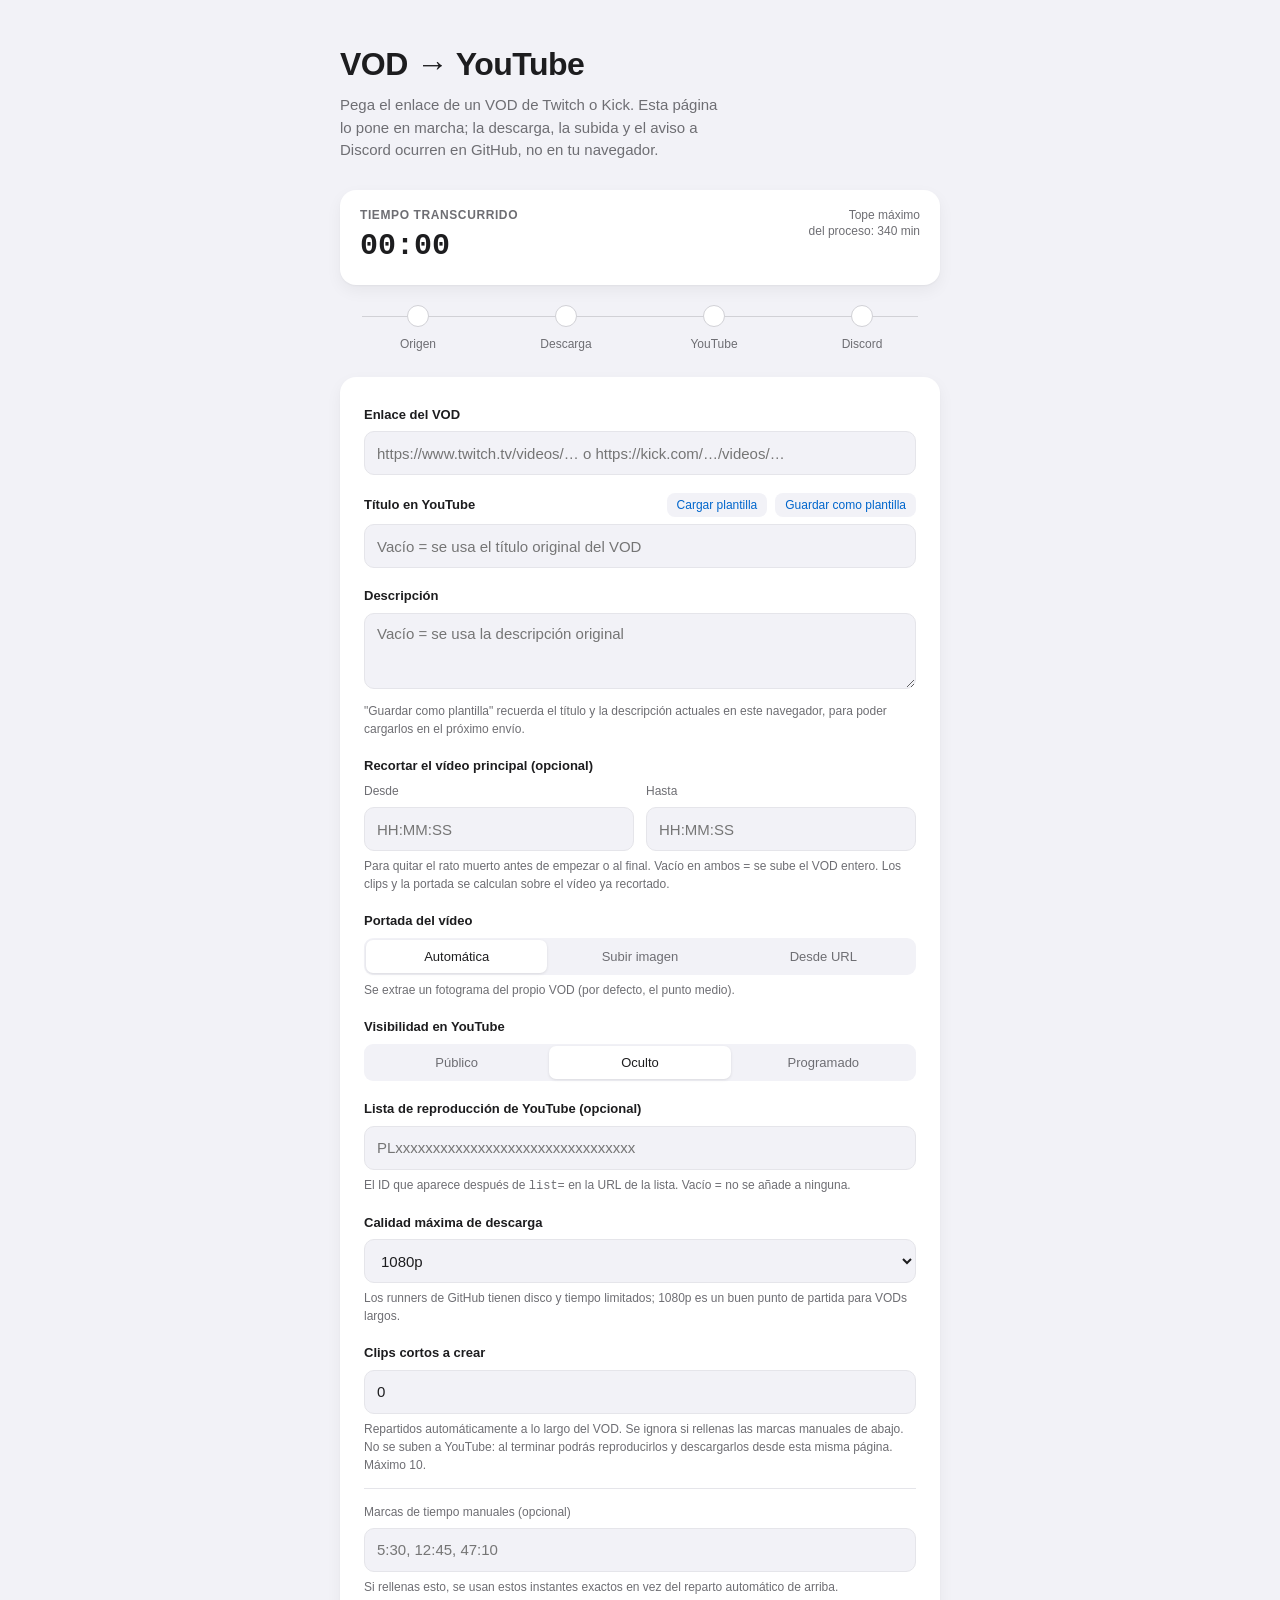
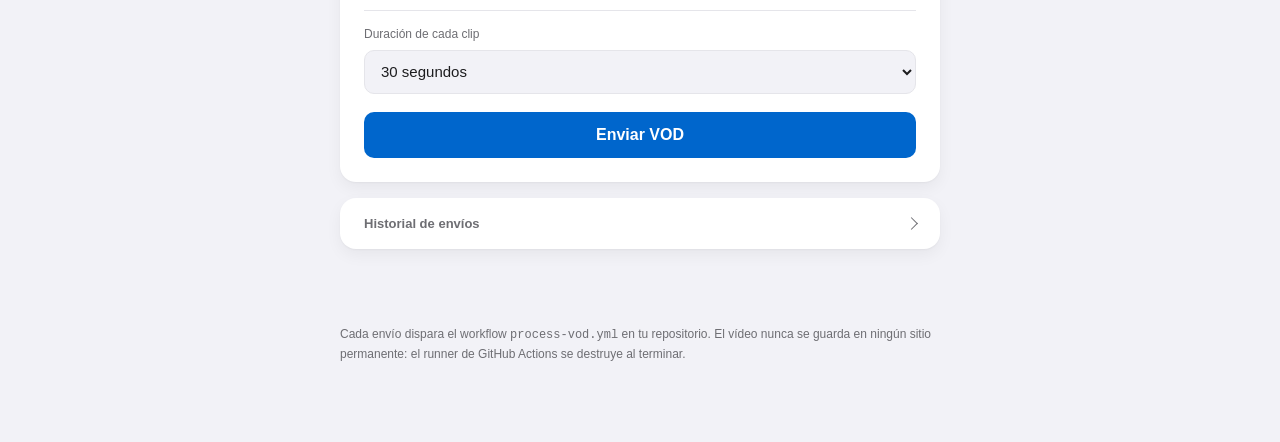
==== docs/index.html @ 4913c1eb "Add files via upload" ====
<!doctype html>
<html lang="es">
<head>
<meta charset="utf-8" />
<meta name="viewport" content="width=device-width, initial-scale=1" />
<meta name="theme-color" content="#f2f2f7" />
<meta name="apple-mobile-web-app-capable" content="yes" />
<meta name="apple-mobile-web-app-status-bar-style" content="default" />
<title>VOD → YouTube</title>
<link rel="stylesheet" href="style.css" />
</head>
<body>
<div class="page">

  <h1>VOD → YouTube</h1>
  <p class="subtitle">Pega el enlace de un VOD de Twitch o Kick. Esta página lo pone en marcha; la descarga, la subida y el aviso a Discord ocurren en GitHub, no en tu navegador.</p>

  <div class="stopwatch">
    <div>
      <div class="stopwatch-label">Tiempo transcurrido</div>
      <div class="stopwatch-time" id="stopwatchTime">00:00</div>
    </div>
    <div class="stopwatch-ceiling">Tope máximo<br />del proceso: 340 min</div>
  </div>

  <div class="rail" id="rail" aria-hidden="true">
    <div class="rail-stop">
      <div class="lamp" id="lamp-origen"></div>
      <span class="rail-label">Origen</span>
    </div>
    <div class="rail-stop">
      <div class="lamp" id="lamp-descarga"></div>
      <span class="rail-label">Descarga</span>
    </div>
    <div class="rail-stop">
      <div class="lamp" id="lamp-youtube"></div>
      <span class="rail-label">YouTube</span>
    </div>
    <div class="rail-stop">
      <div class="lamp" id="lamp-discord"></div>
      <span class="rail-label">Discord</span>
    </div>
  </div>

  <form class="card" id="vodForm">
    <div class="field form-actions-row">
      <button type="button" id="retryLastBtn" class="ghost-btn" hidden>Rellenar con el último envío</button>
    </div>

    <div class="field">
      <label for="vodUrl">Enlace del VOD</label>
      <input type="url" id="vodUrl" placeholder="https://www.twitch.tv/videos/… o https://kick.com/…/videos/…" required />
    </div>

    <div class="field">
      <div class="field-label-row">
        <label for="title">Título en YouTube</label>
        <div class="template-buttons">
          <button type="button" id="loadTemplateBtn" class="ghost-btn-sm">Cargar plantilla</button>
          <button type="button" id="saveTemplateBtn" class="ghost-btn-sm">Guardar como plantilla</button>
        </div>
      </div>
      <input type="text" id="title" placeholder="Vacío = se usa el título original del VOD" />
    </div>

    <div class="field">
      <label for="description">Descripción</label>
      <textarea id="description" placeholder="Vacío = se usa la descripción original"></textarea>
      <span class="hint">"Guardar como plantilla" recuerda el título y la descripción actuales en este navegador, para poder cargarlos en el próximo envío.</span>
    </div>

    <div class="field">
      <label>Recortar el vídeo principal (opcional)</label>
      <div class="two-col">
        <div>
          <label for="trimStart" class="sublabel">Desde</label>
          <input type="text" id="trimStart" placeholder="HH:MM:SS" />
        </div>
        <div>
          <label for="trimEnd" class="sublabel">Hasta</label>
          <input type="text" id="trimEnd" placeholder="HH:MM:SS" />
        </div>
      </div>
      <span class="hint">Para quitar el rato muerto antes de empezar o al final. Vacío en ambos = se sube el VOD entero. Los clips y la portada se calculan sobre el vídeo ya recortado.</span>
    </div>

    <div class="field">
      <label>Portada del vídeo</label>
      <div class="segmented">
        <input type="radio" name="thumbSource" id="thumb-auto" value="auto" checked />
        <label for="thumb-auto">Automática</label>
        <input type="radio" name="thumbSource" id="thumb-file" value="file" />
        <label for="thumb-file">Subir imagen</label>
        <input type="radio" name="thumbSource" id="thumb-url" value="url" />
        <label for="thumb-url">Desde URL</label>
      </div>

      <div class="hint" id="thumbAutoHint">Se extrae un fotograma del propio VOD (por defecto, el punto medio).</div>

      <div class="thumb-file-row" id="thumbFileRow">
        <label class="dropzone" id="dropzone" for="thumbFileInput">
          <span class="dropzone-text"><strong>Elige una imagen</strong> o arrástrala aquí — JPG o PNG, máx. 2MB</span>
          <input type="file" id="thumbFileInput" accept="image/jpeg,image/png" />
        </label>
        <div class="thumb-preview" id="thumbPreview">
          <img id="thumbPreviewImg" alt="Vista previa de la portada" />
          <div class="thumb-preview-info" id="thumbPreviewInfo"></div>
          <button type="button" id="thumbPreviewRemove">Quitar</button>
        </div>
        <span class="hint">Se sube a tu propio repositorio para que YouTube pueda leerla, y se borra automáticamente al terminar.</span>
      </div>

      <div class="thumb-url-row" id="thumbUrlRow">
        <input type="url" id="thumbnailUrl" placeholder="https://…/imagen.jpg" />
      </div>
    </div>

    <div class="field">
      <label>Visibilidad en YouTube</label>
      <div class="segmented">
        <input type="radio" name="privacy" id="privacy-public" value="public" />
        <label for="privacy-public">Público</label>
        <input type="radio" name="privacy" id="privacy-unlisted" value="unlisted" checked />
        <label for="privacy-unlisted">Oculto</label>
        <input type="radio" name="privacy" id="privacy-scheduled" value="scheduled" />
        <label for="privacy-scheduled">Programado</label>
      </div>
      <div class="schedule-row" id="scheduleRow">
        <label for="scheduledAt">Fecha y hora de publicación</label>
        <input type="datetime-local" id="scheduledAt" />
        <span class="hint">En tu zona horaria local; se convierte a UTC automáticamente.</span>
      </div>
    </div>

    <div class="field">
      <label for="playlistId">Lista de reproducción de YouTube (opcional)</label>
      <input type="text" id="playlistId" placeholder="PLxxxxxxxxxxxxxxxxxxxxxxxxxxxxxxxx" />
      <span class="hint">El ID que aparece después de <code>list=</code> en la URL de la lista. Vacío = no se añade a ninguna.</span>
    </div>

    <div class="field">
      <label for="quality">Calidad máxima de descarga</label>
      <select id="quality">
        <option value="720">720p</option>
        <option value="1080" selected>1080p</option>
        <option value="best">Máxima disponible</option>
      </select>
      <span class="hint">Los runners de GitHub tienen disco y tiempo limitados; 1080p es un buen punto de partida para VODs largos.</span>
    </div>

    <div class="field">
      <label for="clipCount">Clips cortos a crear</label>
      <input type="number" id="clipCount" min="0" max="10" value="0" />
      <span class="hint">Repartidos automáticamente a lo largo del VOD. Se ignora si rellenas las marcas manuales de abajo. No se suben a YouTube: al terminar podrás reproducirlos y descargarlos desde esta misma página. Máximo 10.</span>

      <div class="field-sub">
        <label for="clipTimestamps" class="sublabel">Marcas de tiempo manuales (opcional)</label>
        <input type="text" id="clipTimestamps" placeholder="5:30, 12:45, 47:10" />
        <span class="hint">Si rellenas esto, se usan estos instantes exactos en vez del reparto automático de arriba.</span>
      </div>

      <div class="field-sub">
        <label for="clipDuration" class="sublabel">Duración de cada clip</label>
        <select id="clipDuration">
          <option value="15">15 segundos</option>
          <option value="30" selected>30 segundos</option>
          <option value="60">60 segundos</option>
        </select>
      </div>
    </div>

    <div class="field">
      <button type="submit" id="submitBtn">Enviar VOD</button>
    </div>
  </form>

  <div class="card results-gallery" id="resultsGallery" hidden>
    <h2 class="results-title">Resultado</h2>
    <div id="resultsList"></div>
  </div>

  <details class="card" id="historyDetails">
    <summary>Historial de envíos</summary>
    <div class="details-body">
      <div id="historyList" class="hint">Cargando…</div>
    </div>
  </details>

  <details class="card hidden-by-default" id="connectionDetails">
    <summary>Conexión con GitHub</summary>
    <div class="details-body">
      <div class="field">
        <label for="ghOwner">Usuario u organización</label>
        <input type="text" id="ghOwner" placeholder="tu-usuario" />
      </div>
      <div class="field">
        <label for="ghRepo">Repositorio</label>
        <input type="text" id="ghRepo" placeholder="vod2youtube-web" />
      </div>
      <div class="field">
        <label for="ghBranch">Rama</label>
        <input type="text" id="ghBranch" placeholder="main" value="main" />
      </div>
      <div class="field">
        <label for="ghToken">Token de acceso personal</label>
        <input type="password" id="ghToken" placeholder="ghp_… o github_pat_…" />
        <span class="hint">Necesita permisos de Actions (leer/escribir) y de Contenido (leer/escribir) sobre este repositorio — el segundo es nuevo, para poder subir la imagen de portada. Se usa directamente desde tu navegador hacia GitHub; no pasa por ningún otro servidor.</span>
        <div class="checkbox-row">
          <input type="checkbox" id="rememberToken" checked />
          <label for="rememberToken">Recordar en este navegador</label>
        </div>
      </div>
      <p class="hint">Esta sección solo se ve añadiendo <code>?config</code> al final del enlace de esta página. Compártelo solo con quien deba configurarlo.</p>
    </div>
  </details>

  <p id="status" role="status"></p>

  <footer>
    Cada envío dispara el workflow <code>process-vod.yml</code> en tu repositorio.
    El vídeo nunca se guarda en ningún sitio permanente: el runner de GitHub Actions se destruye al terminar.
  </footer>

</div>
<script src="app.js"></script>
</body>
</html>
---- docs/style.css ----
:root {
  --bg: #f2f2f7;
  --surface: #ffffff;
  --surface-raised: #f2f2f7;
  --line: #e5e5ea;
  --line-strong: #d1d1d6;
  --text: #1d1d1f;
  --text-muted: #6e6e73;
  --text-faint: #6e6e73;
  --blue: #0066cc;
  --blue-dim: #e8f1ff;
  --green: #1f7a35;
  --green-dim: #e7f8ea;
  --orange: #ff9500;
  --orange-dim: #fff1de;
  --red: #c92a1f;
  --red-dim: #ffebe9;
  --mono: ui-monospace, "SF Mono", Menlo, Consolas, monospace;
  --sans: -apple-system, BlinkMacSystemFont, "SF Pro Text", "Segoe UI", Roboto, Helvetica, Arial, sans-serif;
  --shadow-card: 0 1px 2px rgba(0, 0, 0, 0.04), 0 6px 16px rgba(0, 0, 0, 0.05);
}

* {
  box-sizing: border-box;
  -webkit-tap-highlight-color: transparent;
}

html {
  color-scheme: light;
}

body {
  margin: 0;
  background: var(--bg);
  color: var(--text);
  font-family: var(--sans);
  line-height: 1.5;
  min-height: 100vh;
  -webkit-font-smoothing: antialiased;
}

.page {
  max-width: 640px;
  margin: 0 auto;
  padding: 40px 20px 80px;
}

.eyebrow {
  font-family: var(--sans);
  font-size: 12px;
  font-weight: 600;
  letter-spacing: 0.06em;
  text-transform: uppercase;
  color: var(--text-muted);
  margin: 0 0 6px;
}

h1 {
  font-family: var(--sans);
  font-size: clamp(26px, 6vw, 32px);
  font-weight: 700;
  margin: 0 0 6px;
  letter-spacing: -0.015em;
  color: var(--text);
}

.subtitle {
  color: var(--text-muted);
  margin: 0 0 28px;
  max-width: 46ch;
  font-size: 15px;
}

/* ---------- Stopwatch ---------- */
.stopwatch {
  display: flex;
  align-items: baseline;
  justify-content: space-between;
  gap: 12px;
  background: var(--surface);
  border-radius: 16px;
  box-shadow: var(--shadow-card);
  padding: 16px 20px;
  margin-bottom: 20px;
}

.stopwatch-label {
  font-family: var(--sans);
  font-size: 12px;
  font-weight: 600;
  letter-spacing: 0.05em;
  text-transform: uppercase;
  color: var(--text-muted);
}

.stopwatch-time {
  font-family: var(--mono);
  font-size: 30px;
  font-weight: 600;
  font-variant-numeric: tabular-nums;
  color: var(--text);
}

.stopwatch-time.state-success { color: var(--green); }
.stopwatch-time.state-error { color: var(--red); }

.stopwatch-ceiling {
  font-family: var(--sans);
  font-size: 12px;
  color: var(--text-faint);
  text-align: right;
  line-height: 1.4;
}

@media (max-width: 420px) {
  .stopwatch {
    flex-direction: column;
    align-items: flex-start;
    gap: 6px;
  }
  .stopwatch-ceiling {
    text-align: left;
  }
}

/* ---------- Rail (signature element) ---------- */
.rail {
  position: relative;
  display: flex;
  justify-content: space-between;
  margin: 0 0 24px;
  padding: 0 4px;
}

.rail::before {
  content: "";
  position: absolute;
  top: 11px;
  left: 22px;
  right: 22px;
  height: 1px;
  background: var(--line-strong);
  z-index: 0;
}

.rail-stop {
  position: relative;
  z-index: 1;
  display: flex;
  flex-direction: column;
  align-items: center;
  gap: 8px;
  flex: 1;
}

.lamp {
  width: 22px;
  height: 22px;
  border-radius: 50%;
  background: var(--surface);
  border: 1.5px solid var(--line-strong);
  transition: background 0.25s ease, border-color 0.25s ease, box-shadow 0.25s ease;
}

.lamp.done {
  background: var(--green);
  border-color: var(--green);
  box-shadow: 0 0 0 4px var(--green-dim);
}

.lamp.active {
  background: var(--orange);
  border-color: var(--orange);
  box-shadow: 0 0 0 4px var(--orange-dim);
  animation: pulse 1.4s ease-in-out infinite;
}

.lamp.error {
  background: var(--red);
  border-color: var(--red);
  box-shadow: 0 0 0 4px var(--red-dim);
}

@keyframes pulse {
  0%, 100% { transform: scale(1); }
  50% { transform: scale(1.18); }
}

@media (prefers-reduced-motion: reduce) {
  .lamp.active { animation: none; }
}

.rail-label {
  font-family: var(--sans);
  font-size: 12px;
  font-weight: 500;
  color: var(--text-muted);
  text-align: center;
}

@media (max-width: 360px) {
  .rail-label {
    font-size: 10px;
  }
}

/* ---------- Card / form ---------- */
.card {
  background: var(--surface);
  border-radius: 16px;
  box-shadow: var(--shadow-card);
  padding: 24px;
  margin-bottom: 16px;
}

.field {
  margin-bottom: 18px;
}

.field:last-child {
  margin-bottom: 0;
}

label {
  display: block;
  font-size: 13px;
  font-weight: 600;
  margin-bottom: 7px;
  color: var(--text);
}

.hint {
  display: block;
  font-size: 12px;
  color: var(--text-muted);
  margin-top: 6px;
  line-height: 1.5;
}

input[type="text"],
input[type="url"],
input[type="password"],
input[type="number"],
input[type="datetime-local"],
textarea,
select {
  width: 100%;
  background: var(--surface-raised);
  border: 1px solid var(--line);
  border-radius: 10px;
  color: var(--text);
  font-family: var(--sans);
  font-size: 15px;
  padding: 11px 12px;
  min-height: 44px;
}

textarea {
  resize: vertical;
  min-height: 76px;
}

input:focus-visible,
textarea:focus-visible,
select:focus-visible,
button:focus-visible {
  outline: none;
  box-shadow: 0 0 0 4px var(--blue-dim);
  border-color: var(--blue);
}

/* Segmented control (estilo iOS) */
.segmented {
  display: flex;
  background: var(--surface-raised);
  border-radius: 9px;
  padding: 2px;
  gap: 2px;
}

.segmented input {
  position: absolute;
  opacity: 0;
  pointer-events: none;
}

.segmented label {
  flex: 1;
  text-align: center;
  margin: 0;
  padding: 7px 6px;
  font-size: 13px;
  font-weight: 500;
  cursor: pointer;
  border-radius: 7px;
  color: var(--text-muted);
  transition: background 0.15s ease, color 0.15s ease, box-shadow 0.15s ease;
}

.segmented input:checked + label {
  background: var(--surface);
  color: var(--text);
  box-shadow: 0 1px 3px rgba(0, 0, 0, 0.1);
}

.schedule-row,
.thumb-url-row,
.thumb-file-row {
  display: none;
  margin-top: 12px;
}

.schedule-row.visible,
.thumb-url-row.visible,
.thumb-file-row.visible {
  display: block;
}

/* ---------- Dropzone (subida de miniatura) ---------- */
.dropzone {
  border: 1.5px dashed var(--line-strong);
  border-radius: 12px;
  padding: 20px;
  text-align: center;
  cursor: pointer;
  transition: border-color 0.15s ease, background 0.15s ease;
}

.dropzone:hover,
.dropzone.dragover {
  border-color: var(--blue);
  background: var(--blue-dim);
}

.dropzone input[type="file"] {
  display: none;
}

.dropzone-text {
  font-size: 13px;
  color: var(--text-muted);
}

.dropzone-text strong {
  color: var(--blue);
  font-weight: 600;
}

.thumb-preview {
  display: none;
  align-items: center;
  gap: 12px;
  margin-top: 12px;
}

.thumb-preview.visible {
  display: flex;
}

.thumb-preview img {
  width: 96px;
  height: 54px;
  object-fit: cover;
  border-radius: 8px;
  border: 1px solid var(--line);
}

.thumb-preview-info {
  font-size: 12px;
  color: var(--text-muted);
  flex: 1;
}

.thumb-preview button {
  background: var(--surface-raised);
  border: none;
  color: var(--text-muted);
  border-radius: 8px;
  padding: 8px 12px;
  font-size: 12px;
  cursor: pointer;
}

.thumb-preview button:hover {
  color: var(--red);
}

button[type="submit"] {
  width: 100%;
  background: var(--blue);
  color: #ffffff;
  border: none;
  border-radius: 10px;
  font-family: var(--sans);
  font-size: 16px;
  font-weight: 600;
  padding: 13px 16px;
  min-height: 46px;
  cursor: pointer;
  transition: opacity 0.15s ease, transform 0.1s ease;
}

button[type="submit"]:hover {
  opacity: 0.9;
}

button[type="submit"]:active {
  transform: scale(0.985);
}

button[type="submit"]:disabled {
  opacity: 0.45;
  cursor: not-allowed;
}

/* ---------- Botones secundarios / plantillas / reintentar ---------- */
.form-actions-row {
  display: flex;
  justify-content: flex-end;
  margin-bottom: 4px;
}

.field-label-row {
  display: flex;
  align-items: baseline;
  justify-content: space-between;
  gap: 12px;
  margin-bottom: 7px;
}

.field-label-row label {
  margin-bottom: 0;
}

.template-buttons {
  display: flex;
  gap: 8px;
}

.ghost-btn,
.ghost-btn-sm {
  background: var(--surface-raised);
  border: none;
  color: var(--blue);
  border-radius: 8px;
  cursor: pointer;
  font-family: var(--sans);
  font-weight: 500;
}

.ghost-btn {
  padding: 9px 14px;
  font-size: 13px;
  min-height: 38px;
}

.ghost-btn-sm {
  padding: 5px 10px;
  font-size: 12px;
  white-space: nowrap;
}

.ghost-btn:hover,
.ghost-btn-sm:hover {
  background: var(--blue-dim);
}

.two-col {
  display: grid;
  grid-template-columns: 1fr 1fr;
  gap: 12px;
}

@media (max-width: 480px) {
  .two-col {
    grid-template-columns: 1fr;
  }
  .field-label-row {
    flex-direction: column;
    align-items: flex-start;
    gap: 6px;
  }
}

.sublabel {
  font-size: 12px;
  color: var(--text-muted);
  font-weight: 500;
}

.field-sub {
  margin-top: 14px;
  padding-top: 14px;
  border-top: 1px solid var(--line);
}

.field-sub label {
  display: block;
  margin-bottom: 7px;
}

/* ---------- Conexión (details/summary) ---------- */
.hidden-by-default {
  display: none;
}

.hidden-by-default.config-visible {
  display: block;
}

details.card {
  padding: 0;
}

details.card summary {
  list-style: none;
  cursor: pointer;
  padding: 16px 24px;
  font-size: 13px;
  font-weight: 600;
  color: var(--text-muted);
  display: flex;
  align-items: center;
  justify-content: space-between;
}

details.card summary::-webkit-details-marker {
  display: none;
}

details.card summary::after {
  content: "";
  width: 8px;
  height: 8px;
  border-right: 1.5px solid var(--text-faint);
  border-bottom: 1.5px solid var(--text-faint);
  transform: rotate(-45deg);
  transition: transform 0.15s ease;
}

details.card[open] summary::after {
  transform: rotate(45deg);
}

details.card .details-body {
  padding: 4px 24px 24px;
  border-top: 1px solid var(--line);
}

.checkbox-row {
  display: flex;
  align-items: center;
  gap: 10px;
  margin-top: 8px;
}

.checkbox-row label {
  margin: 0;
  font-size: 13px;
  font-weight: 400;
  color: var(--text-muted);
}

/* Interruptor estilo iOS, reemplaza la casilla nativa */
.checkbox-row input[type="checkbox"] {
  appearance: none;
  -webkit-appearance: none;
  width: 44px;
  height: 26px;
  min-height: 0;
  border-radius: 13px;
  background: var(--line-strong);
  position: relative;
  cursor: pointer;
  flex-shrink: 0;
  transition: background 0.2s ease;
}

.checkbox-row input[type="checkbox"]::before {
  content: "";
  position: absolute;
  top: 2px;
  left: 2px;
  width: 22px;
  height: 22px;
  border-radius: 50%;
  background: #ffffff;
  box-shadow: 0 1px 3px rgba(0, 0, 0, 0.25);
  transition: transform 0.2s ease;
}

.checkbox-row input[type="checkbox"]:checked {
  background: var(--green);
}

.checkbox-row input[type="checkbox"]:checked::before {
  transform: translateX(18px);
}

/* ---------- Galería de resultados ---------- */
.results-gallery {
  display: none;
}

.results-gallery.visible {
  display: block;
}

.results-title {
  font-size: 13px;
  font-weight: 600;
  color: var(--text-muted);
  margin: 0 0 16px;
}

.result-item {
  display: flex;
  align-items: center;
  gap: 14px;
  padding: 12px 0;
  border-bottom: 1px solid var(--line);
}

.result-item:last-child {
  border-bottom: none;
}

.result-item img {
  width: 120px;
  height: 68px;
  object-fit: cover;
  border-radius: 10px;
  border: 1px solid var(--line);
  background: var(--surface-raised);
  flex-shrink: 0;
}

.result-item-info {
  min-width: 0;
}

.result-item-label {
  font-size: 12px;
  font-weight: 600;
  color: var(--text-muted);
  margin: 0 0 4px;
}

.result-item a {
  color: var(--blue);
  font-size: 14px;
  word-break: break-all;
}

.clip-item {
  flex-direction: column;
  align-items: stretch;
  gap: 8px;
}

.clip-load-btn {
  align-self: flex-start;
  background: var(--surface-raised);
  border: none;
  color: var(--blue);
  border-radius: 8px;
  padding: 9px 14px;
  font-family: var(--sans);
  font-size: 13px;
  font-weight: 500;
  cursor: pointer;
  min-height: 38px;
}

.clip-load-btn:hover:not(:disabled) {
  background: var(--blue-dim);
}

.clip-load-btn:disabled {
  opacity: 0.55;
  cursor: default;
}

.clip-player {
  width: 100%;
  max-width: 420px;
  border-radius: 12px;
  background: #000;
}

.clip-download-link {
  align-self: flex-start;
  color: var(--blue);
  font-size: 13px;
  font-weight: 500;
}

/* ---------- Historial ---------- */
.history-item {
  display: flex;
  justify-content: space-between;
  align-items: baseline;
  gap: 12px;
  padding: 11px 0;
  border-bottom: 1px solid var(--line);
  font-size: 13px;
}

.history-item:last-child {
  border-bottom: none;
}

.history-item-main {
  min-width: 0;
}

.history-item-title {
  color: var(--text);
  text-decoration: none;
  font-weight: 500;
}

.history-item-title:hover {
  color: var(--blue);
}

.history-item-meta {
  color: var(--text-muted);
  font-size: 12px;
  margin-top: 2px;
}

.history-item-status {
  font-size: 12px;
  font-weight: 600;
  text-transform: uppercase;
  letter-spacing: 0.02em;
  flex-shrink: 0;
  padding: 3px 8px;
  border-radius: 6px;
}

.history-item-status.success {
  color: var(--green);
  background: var(--green-dim);
}

.history-item-status.failure {
  color: var(--red);
  background: var(--red-dim);
}

/* ---------- Status panel ---------- */
#status {
  font-family: var(--sans);
  font-size: 13px;
  color: var(--text-muted);
  min-height: 20px;
}

#status.state-success { color: var(--green); }
#status.state-error { color: var(--red); }

#status a {
  color: var(--blue);
}

footer {
  margin-top: 40px;
  color: var(--text-faint);
  font-size: 12px;
  line-height: 1.6;
}

footer a {
  color: var(--text-faint);
}

footer code {
  font-family: var(--mono);
  font-size: 12px;
}

/* ---------- Responsive: pantallas muy pequeñas ---------- */
@media (max-width: 380px) {
  .page {
    padding: 28px 16px 60px;
  }
  .card {
    padding: 18px;
    border-radius: 14px;
  }
  h1 {
    font-size: 24px;
  }
}
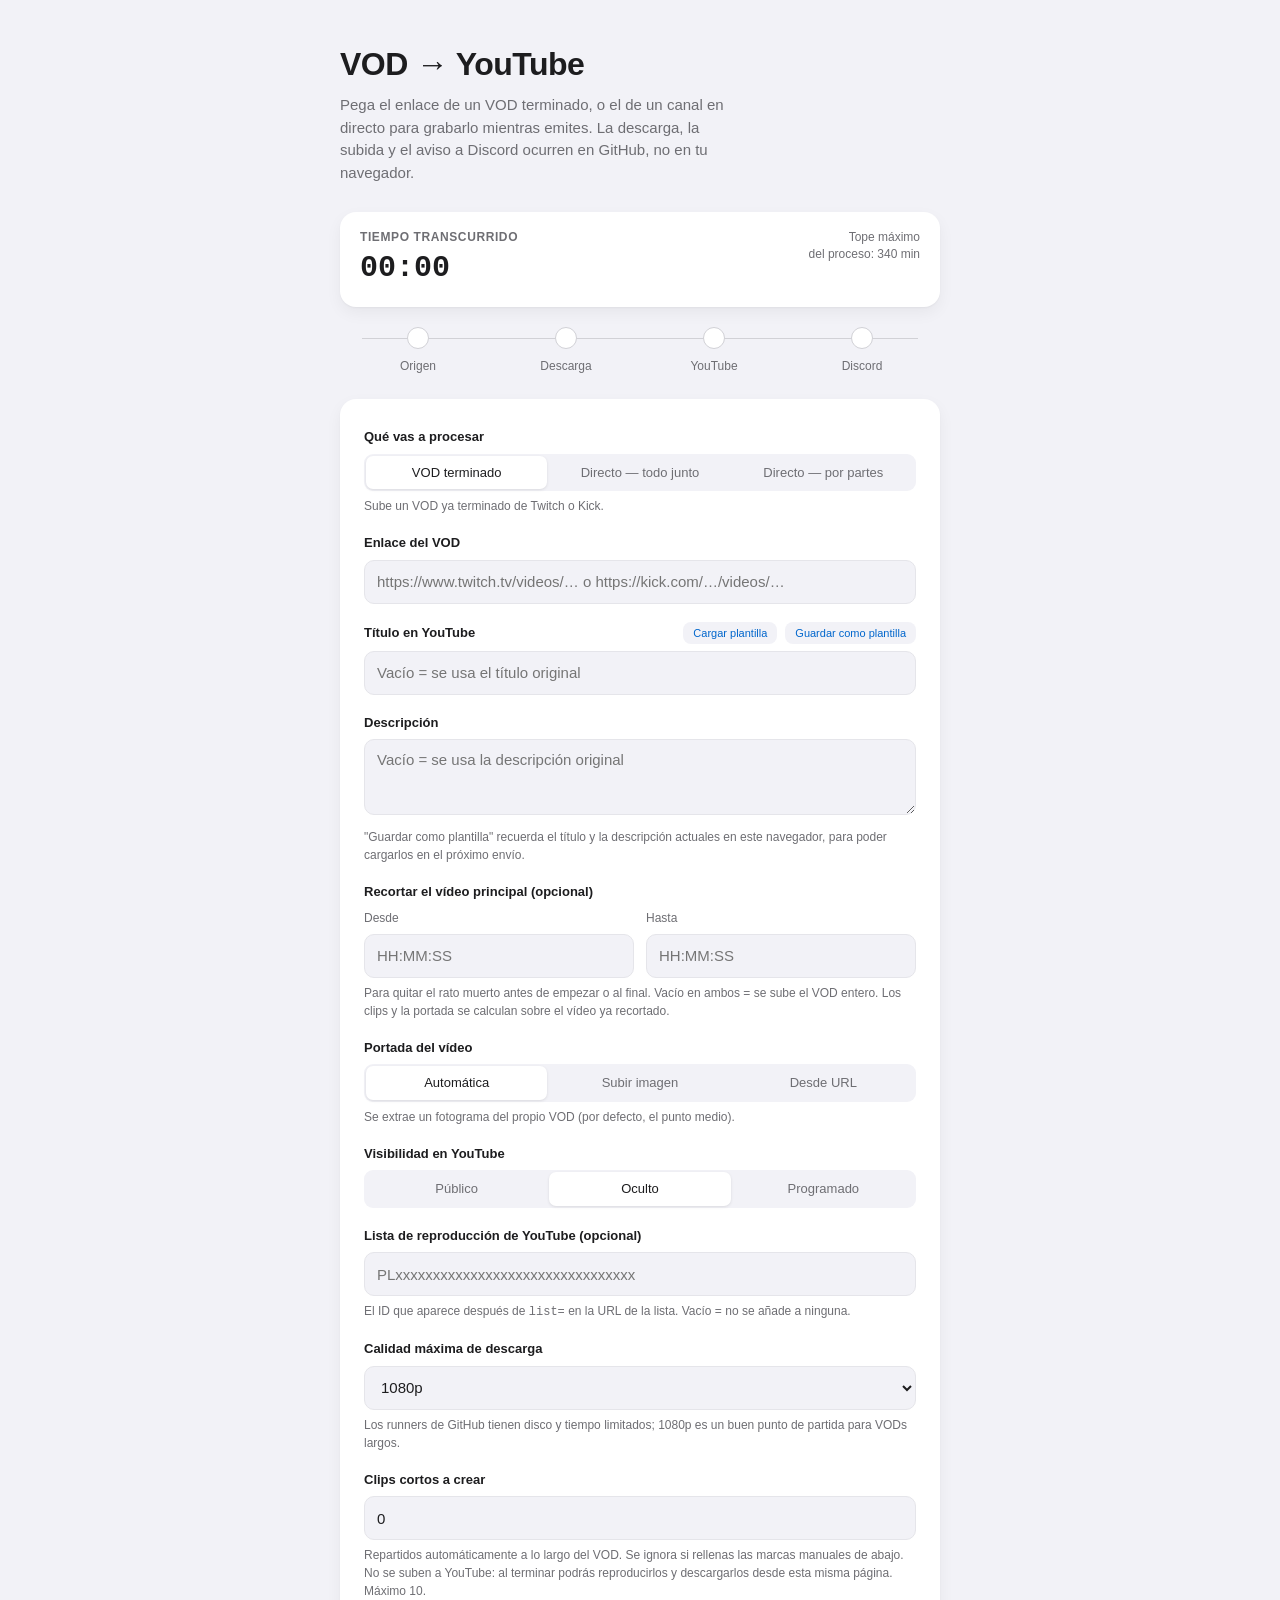
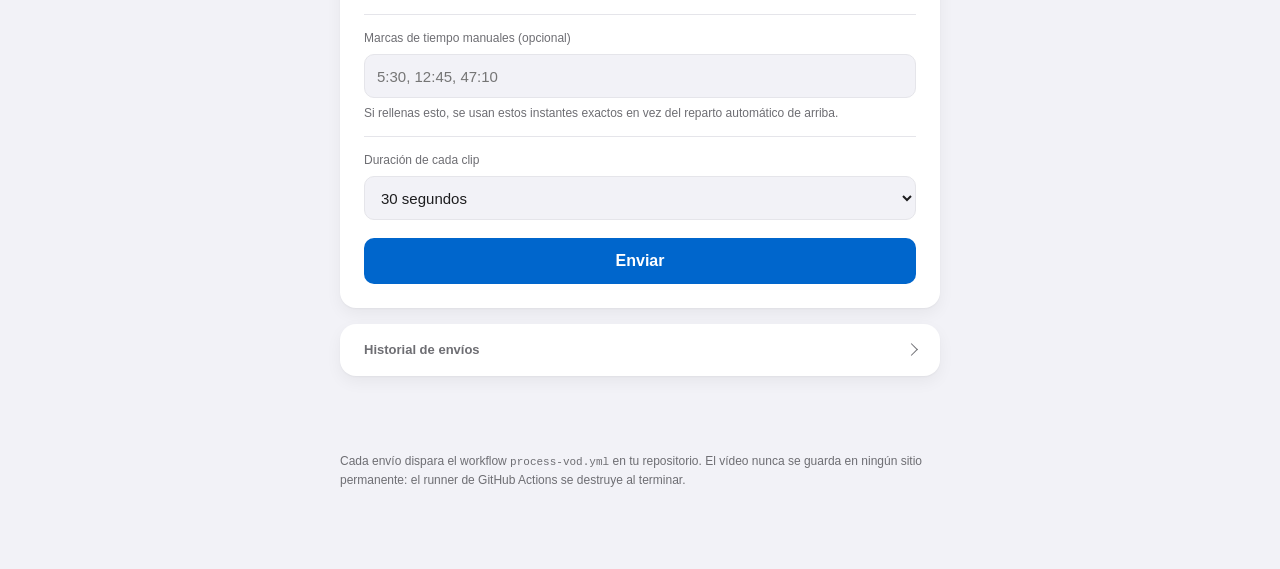
==== commit 74c79274: "Add files via upload" ====
--- a/docs/index.html
+++ b/docs/index.html
@@ -13,7 +13,7 @@
 <div class="page">
 
   <h1>VOD → YouTube</h1>
-  <p class="subtitle">Pega el enlace de un VOD de Twitch o Kick. Esta página lo pone en marcha; la descarga, la subida y el aviso a Discord ocurren en GitHub, no en tu navegador.</p>
+  <p class="subtitle">Pega el enlace de un VOD terminado, o el de un canal en directo para grabarlo mientras emites. La descarga, la subida y el aviso a Discord ocurren en GitHub, no en tu navegador.</p>
 
   <div class="stopwatch">
     <div>
@@ -48,8 +48,33 @@
     </div>
 
     <div class="field">
+      <label>Qué vas a procesar</label>
+      <div class="segmented">
+        <input type="radio" name="mode" id="mode-vod" value="vod" checked />
+        <label for="mode-vod">VOD terminado</label>
+        <input type="radio" name="mode" id="mode-live-simple" value="live_simple" />
+        <label for="mode-live-simple">Directo — todo junto</label>
+        <input type="radio" name="mode" id="mode-live-chunked" value="live_chunked" />
+        <label for="mode-live-chunked">Directo — por partes</label>
+      </div>
+      <p class="hint" id="modeHint">Sube un VOD ya terminado de Twitch o Kick.</p>
+    </div>
+
+    <div class="field show-for-vod">
       <label for="vodUrl">Enlace del VOD</label>
-      <input type="url" id="vodUrl" placeholder="https://www.twitch.tv/videos/… o https://kick.com/…/videos/…" required />
+      <input type="url" id="vodUrl" placeholder="https://www.twitch.tv/videos/… o https://kick.com/…/videos/…" />
+    </div>
+
+    <div class="field show-for-live">
+      <label for="liveChannelUrl">Canal de Twitch en directo</label>
+      <input type="url" id="liveChannelUrl" placeholder="https://www.twitch.tv/tu_canal" />
+      <span class="hint">La URL de tu canal (no la de un VOD) — solo funciona mientras estés emitiendo de verdad.</span>
+    </div>
+
+    <div class="field show-for-chunked">
+      <label for="chunkMinutes">Minutos por parte</label>
+      <input type="number" id="chunkMinutes" min="5" max="60" value="25" />
+      <span class="hint">Cada este número de minutos, lo grabado hasta ese momento se sube como una parte independiente ("— Parte 1", "— Parte 2"...), y sigue grabando la siguiente.</span>
     </div>
 
     <div class="field">
@@ -60,7 +85,7 @@
           <button type="button" id="saveTemplateBtn" class="ghost-btn-sm">Guardar como plantilla</button>
         </div>
       </div>
-      <input type="text" id="title" placeholder="Vacío = se usa el título original del VOD" />
+      <input type="text" id="title" placeholder="Vacío = se usa el título original" />
     </div>
 
     <div class="field">
@@ -69,7 +94,7 @@
       <span class="hint">"Guardar como plantilla" recuerda el título y la descripción actuales en este navegador, para poder cargarlos en el próximo envío.</span>
     </div>
 
-    <div class="field">
+    <div class="field show-for-vod">
       <label>Recortar el vídeo principal (opcional)</label>
       <div class="two-col">
         <div>
@@ -84,7 +109,7 @@
       <span class="hint">Para quitar el rato muerto antes de empezar o al final. Vacío en ambos = se sube el VOD entero. Los clips y la portada se calculan sobre el vídeo ya recortado.</span>
     </div>
 
-    <div class="field">
+    <div class="field hide-for-chunked">
       <label>Portada del vídeo</label>
       <div class="segmented">
         <input type="radio" name="thumbSource" id="thumb-auto" value="auto" checked />
@@ -138,7 +163,7 @@
       <span class="hint">El ID que aparece después de <code>list=</code> en la URL de la lista. Vacío = no se añade a ninguna.</span>
     </div>
 
-    <div class="field">
+    <div class="field show-for-vod">
       <label for="quality">Calidad máxima de descarga</label>
       <select id="quality">
         <option value="720">720p</option>
@@ -148,7 +173,7 @@
       <span class="hint">Los runners de GitHub tienen disco y tiempo limitados; 1080p es un buen punto de partida para VODs largos.</span>
     </div>
 
-    <div class="field">
+    <div class="field hide-for-chunked">
       <label for="clipCount">Clips cortos a crear</label>
       <input type="number" id="clipCount" min="0" max="10" value="0" />
       <span class="hint">Repartidos automáticamente a lo largo del VOD. Se ignora si rellenas las marcas manuales de abajo. No se suben a YouTube: al terminar podrás reproducirlos y descargarlos desde esta misma página. Máximo 10.</span>
@@ -170,7 +195,7 @@
     </div>
 
     <div class="field">
-      <button type="submit" id="submitBtn">Enviar VOD</button>
+      <button type="submit" id="submitBtn">Enviar</button>
     </div>
   </form>
 
@@ -204,7 +229,7 @@
       <div class="field">
         <label for="ghToken">Token de acceso personal</label>
         <input type="password" id="ghToken" placeholder="ghp_… o github_pat_…" />
-        <span class="hint">Necesita permisos de Actions (leer/escribir) y de Contenido (leer/escribir) sobre este repositorio — el segundo es nuevo, para poder subir la imagen de portada. Se usa directamente desde tu navegador hacia GitHub; no pasa por ningún otro servidor.</span>
+        <span class="hint">Necesita permisos de Actions (leer/escribir) y de Contenido (leer/escribir) sobre este repositorio. Se usa directamente desde tu navegador hacia GitHub; no pasa por ningún otro servidor.</span>
         <div class="checkbox-row">
           <input type="checkbox" id="rememberToken" checked />
           <label for="rememberToken">Recordar en este navegador</label>
--- a/docs/style.css
+++ b/docs/style.css
@@ -45,16 +45,6 @@
   padding: 40px 20px 80px;
 }
 
-.eyebrow {
-  font-family: var(--sans);
-  font-size: 12px;
-  font-weight: 600;
-  letter-spacing: 0.06em;
-  text-transform: uppercase;
-  color: var(--text-muted);
-  margin: 0 0 6px;
-}
-
 h1 {
   font-family: var(--sans);
   font-size: clamp(26px, 6vw, 32px);
@@ -303,6 +293,23 @@
   box-shadow: 0 1px 3px rgba(0, 0, 0, 0.1);
 }
 
+/* ---------- Visibilidad según el modo elegido ---------- */
+.show-for-vod,
+.show-for-live,
+.show-for-chunked {
+  display: none;
+}
+
+.show-for-vod.mode-visible,
+.show-for-live.mode-visible,
+.show-for-chunked.mode-visible {
+  display: block;
+}
+
+.hide-for-chunked.mode-hidden {
+  display: none;
+}
+
 .schedule-row,
 .thumb-url-row,
 .thumb-file-row {
@@ -456,7 +463,7 @@
 
 .ghost-btn-sm {
   padding: 5px 10px;
-  font-size: 12px;
+  font-size: 11px;
   white-space: nowrap;
 }
 
@@ -731,7 +738,7 @@
 }
 
 .history-item-status {
-  font-size: 12px;
+  font-size: 11px;
   font-weight: 600;
   text-transform: uppercase;
   letter-spacing: 0.02em;
@@ -778,7 +785,7 @@
 
 footer code {
   font-family: var(--mono);
-  font-size: 12px;
+  font-size: 11px;
 }
 
 /* ---------- Responsive: pantallas muy pequeñas ---------- */
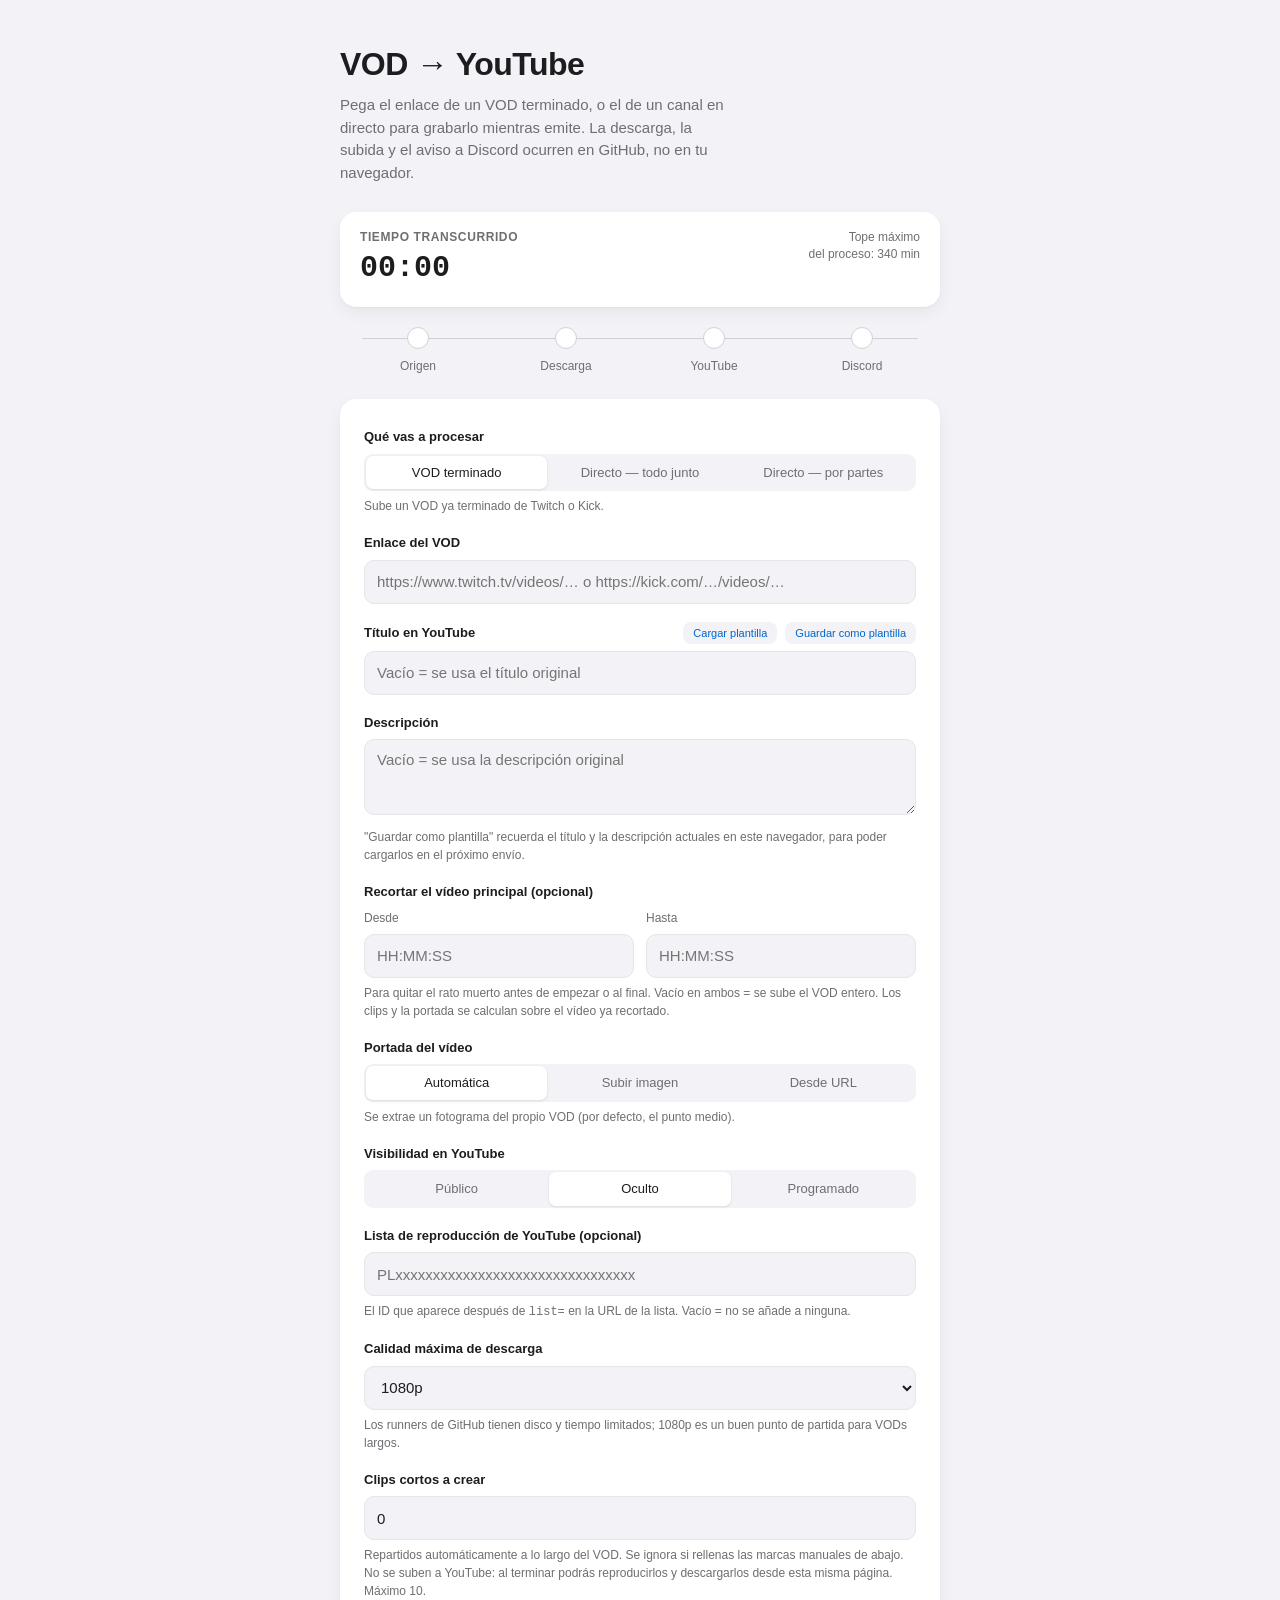
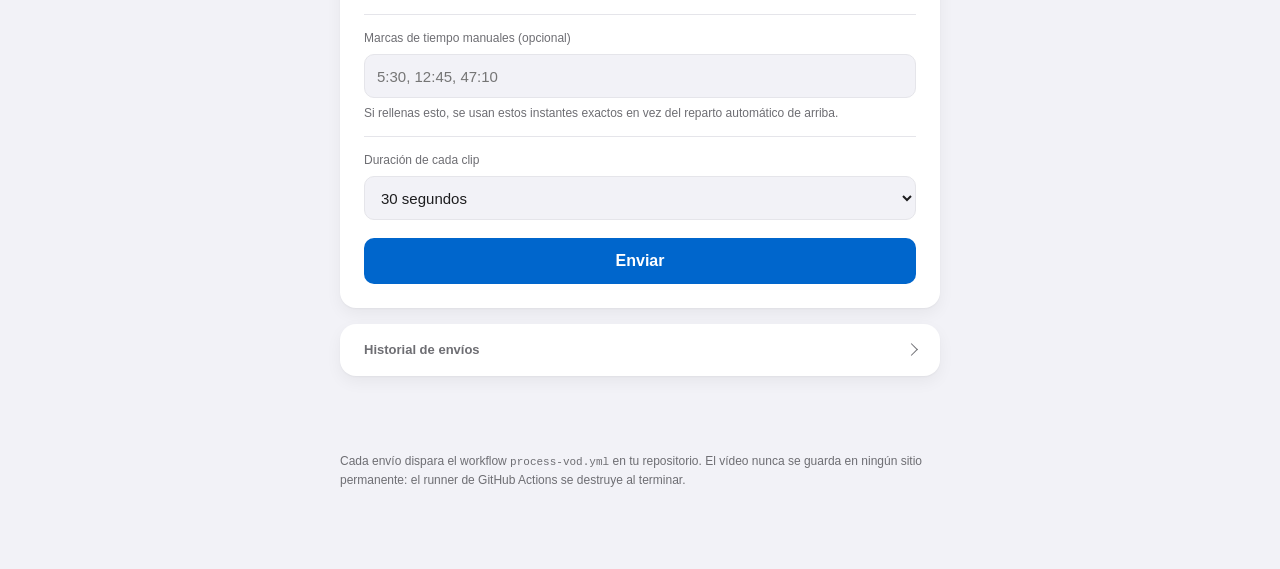
==== commit 6d8a049a: "Actualizar index.html" ====
--- a/docs/index.html
+++ b/docs/index.html
@@ -13,7 +13,7 @@
 <div class="page">
 
   <h1>VOD → YouTube</h1>
-  <p class="subtitle">Pega el enlace de un VOD terminado, o el de un canal en directo para grabarlo mientras emites. La descarga, la subida y el aviso a Discord ocurren en GitHub, no en tu navegador.</p>
+  <p class="subtitle">Pega el enlace de un VOD terminado, o el de un canal en directo para grabarlo mientras emite. La descarga, la subida y el aviso a Discord ocurren en GitHub, no en tu navegador.</p>
 
   <div class="stopwatch">
     <div>
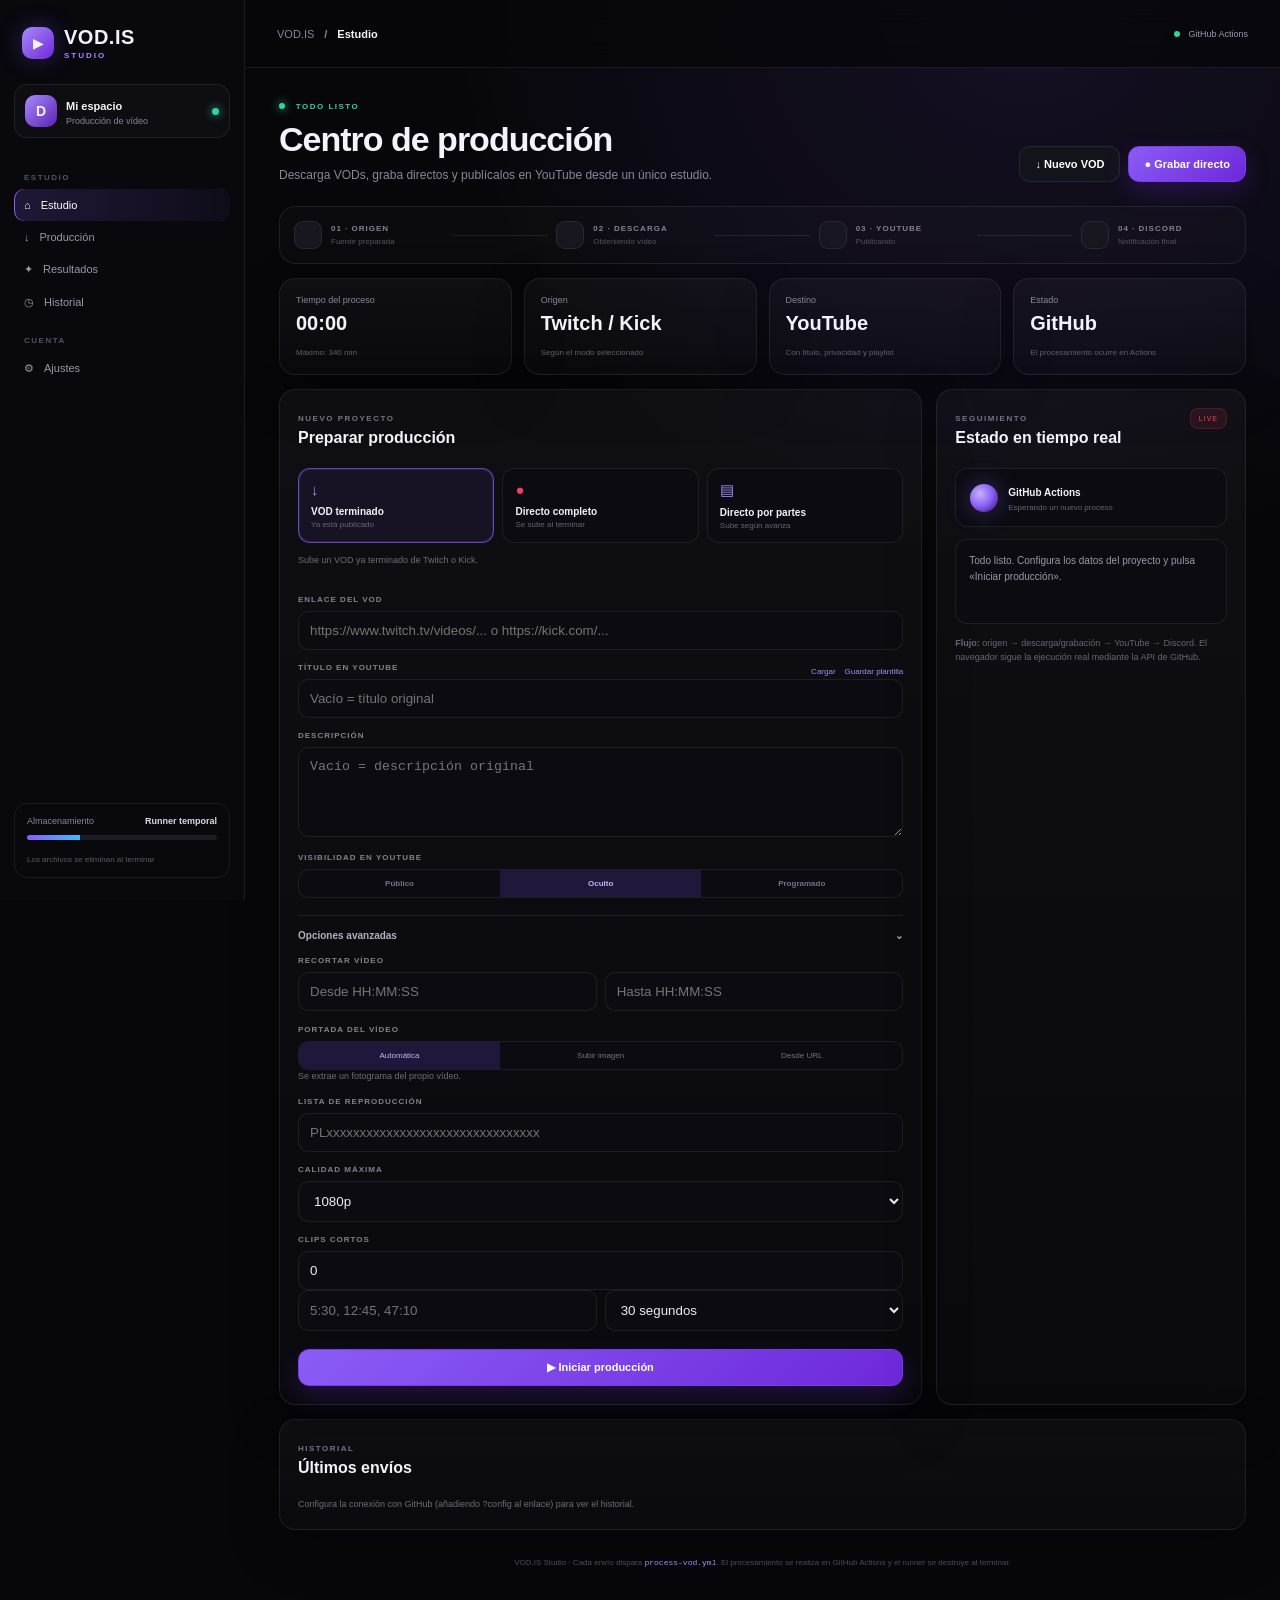
==== commit 30164a1a: "Add files via upload" ====
--- a/docs/index.html
+++ b/docs/index.html
@@ -1,252 +1,182 @@
 <!doctype html>
 <html lang="es">
 <head>
-<meta charset="utf-8" />
-<meta name="viewport" content="width=device-width, initial-scale=1" />
-<meta name="theme-color" content="#f2f2f7" />
-<meta name="apple-mobile-web-app-capable" content="yes" />
-<meta name="apple-mobile-web-app-status-bar-style" content="default" />
-<title>VOD → YouTube</title>
-<link rel="stylesheet" href="style.css" />
+  <meta charset="utf-8">
+  <meta name="viewport" content="width=device-width, initial-scale=1">
+  <meta name="theme-color" content="#08080c">
+  <title>VOD.IS Studio</title>
+  <link rel="stylesheet" href="style.css">
 </head>
 <body>
-<div class="page">
+<div class="app-shell">
+  <aside class="sidebar">
+    <div class="brand"><div class="brand-mark">▶</div><div><strong>VOD.IS</strong><small>STUDIO</small></div></div>
+    <div class="workspace"><span class="workspace-avatar">D</span><div><strong>Mi espacio</strong><small>Producción de vídeo</small></div><i></i></div>
+    <nav>
+      <p>ESTUDIO</p>
+      <a class="nav active" href="#studio">⌂ <span>Estudio</span></a>
+      <a class="nav" href="#produccion">↓ <span>Producción</span></a>
+      <a class="nav" href="#resultados">✦ <span>Resultados</span></a>
+      <a class="nav" href="#historial">◷ <span>Historial</span></a>
+      <p>CUENTA</p>
+      <a class="nav" href="?config#conexion">⚙ <span>Ajustes</span></a>
+    </nav>
+    <div class="storage"><div><span>Almacenamiento</span><b>Runner temporal</b></div><div class="storage-bar"><i></i></div><small>Los archivos se eliminan al terminar</small></div>
+  </aside>
 
-  <h1>VOD → YouTube</h1>
-  <p class="subtitle">Pega el enlace de un VOD terminado, o el de un canal en directo para grabarlo mientras emite. La descarga, la subida y el aviso a Discord ocurren en GitHub, no en tu navegador.</p>
+  <main>
+    <header class="topbar">
+      <div class="crumb"><span>VOD.IS</span><b>/</b><strong>Estudio</strong></div>
+      <div class="top-status"><span></span> GitHub Actions</div>
+    </header>
 
-  <div class="stopwatch">
-    <div>
-      <div class="stopwatch-label">Tiempo transcurrido</div>
-      <div class="stopwatch-time" id="stopwatchTime">00:00</div>
+    <div class="page">
+      <section id="studio" class="hero">
+        <div><div class="eyebrow"><i></i> TODO LISTO</div><h1>Centro de producción</h1><p>Descarga VODs, graba directos y publícalos en YouTube desde un único estudio.</p></div>
+        <div class="hero-actions">
+          <a class="btn secondary" href="#produccion">↓ Nuevo VOD</a>
+          <button class="btn primary" type="button" id="focusLive">● Grabar directo</button>
+        </div>
+      </section>
+
+      <section class="pipeline">
+        <div class="stage"><span class="lamp" id="lamp-origen"></span><div><b>01 · ORIGEN</b><small>Fuente preparada</small></div></div>
+        <div class="line"></div>
+        <div class="stage"><span class="lamp" id="lamp-descarga"></span><div><b>02 · DESCARGA</b><small>Obteniendo vídeo</small></div></div>
+        <div class="line"></div>
+        <div class="stage"><span class="lamp" id="lamp-youtube"></span><div><b>03 · YOUTUBE</b><small>Publicando</small></div></div>
+        <div class="line"></div>
+        <div class="stage"><span class="lamp" id="lamp-discord"></span><div><b>04 · DISCORD</b><small>Notificación final</small></div></div>
+      </section>
+
+      <section class="metrics">
+        <article><span>Tiempo del proceso</span><strong id="stopwatchTime">00:00</strong><small>Máximo: 340 min</small></article>
+        <article><span>Origen</span><strong>Twitch / Kick</strong><small>Según el modo seleccionado</small></article>
+        <article><span>Destino</span><strong>YouTube</strong><small>Con título, privacidad y playlist</small></article>
+        <article><span>Estado</span><strong>GitHub</strong><small>El procesamiento ocurre en Actions</small></article>
+      </section>
+
+      <section id="produccion" class="studio-grid">
+        <form id="vodForm" class="panel production-panel">
+          <div class="panel-head"><div><span class="eyebrow">NUEVO PROYECTO</span><h2>Preparar producción</h2></div><button type="button" id="retryLastBtn" class="ghost" hidden>↻ Último envío</button></div>
+
+          <div class="mode-grid">
+            <label class="mode-card"><input type="radio" name="mode" id="mode-vod" value="vod" checked><span>↓</span><b>VOD terminado</b><small>Ya está publicado</small></label>
+            <label class="mode-card"><input type="radio" name="mode" id="mode-live-simple" value="live_simple"><span class="red">●</span><b>Directo completo</b><small>Se sube al terminar</small></label>
+            <label class="mode-card"><input type="radio" name="mode" id="mode-live-chunked" value="live_chunked"><span>▤</span><b>Directo por partes</b><small>Sube según avanza</small></label>
+          </div>
+          <p class="hint mode-hint" id="modeHint"></p>
+
+          <div class="field show-for-vod">
+            <label for="vodUrl">ENLACE DEL VOD</label>
+            <input id="vodUrl" type="url" placeholder="https://www.twitch.tv/videos/... o https://kick.com/...">
+          </div>
+          <div class="field show-for-live">
+            <label for="liveChannelUrl">CANAL DE TWITCH EN DIRECTO</label>
+            <input id="liveChannelUrl" type="url" placeholder="https://www.twitch.tv/tu_canal">
+          </div>
+          <div class="field show-for-chunked">
+            <label for="chunkMinutes">MINUTOS POR PARTE</label>
+            <input id="chunkMinutes" type="number" min="5" max="60" value="25">
+          </div>
+
+          <div class="form-row">
+            <div class="field grow">
+              <div class="label-row"><label for="title">TÍTULO EN YOUTUBE</label><span><button type="button" id="loadTemplateBtn" class="text-btn">Cargar</button><button type="button" id="saveTemplateBtn" class="text-btn">Guardar plantilla</button></span></div>
+              <input id="title" type="text" placeholder="Vacío = título original">
+            </div>
+          </div>
+          <div class="field">
+            <label for="description">DESCRIPCIÓN</label>
+            <textarea id="description" placeholder="Vacío = descripción original"></textarea>
+          </div>
+
+          <div class="field">
+            <label>VISIBILIDAD EN YOUTUBE</label>
+            <div class="segmented">
+              <input type="radio" name="privacy" id="privacy-public" value="public"><label for="privacy-public">Público</label>
+              <input type="radio" name="privacy" id="privacy-unlisted" value="unlisted" checked><label for="privacy-unlisted">Oculto</label>
+              <input type="radio" name="privacy" id="privacy-scheduled" value="scheduled"><label for="privacy-scheduled">Programado</label>
+            </div>
+            <div class="schedule-row" id="scheduleRow"><input id="scheduledAt" type="datetime-local"><small>Se convierte automáticamente a UTC.</small></div>
+          </div>
+
+          <details class="advanced" open>
+            <summary>Opciones avanzadas <span>⌄</span></summary>
+            <div class="advanced-body">
+              <div class="show-for-vod">
+                <div class="field"><label>RECORTAR VÍDEO</label><div class="two"><input id="trimStart" type="text" placeholder="Desde HH:MM:SS"><input id="trimEnd" type="text" placeholder="Hasta HH:MM:SS"></div></div>
+              </div>
+
+              <div class="hide-for-chunked thumb-section">
+                <label>PORTADA DEL VÍDEO</label>
+                <div class="segmented">
+                  <input type="radio" name="thumbSource" id="thumb-auto" value="auto" checked><label for="thumb-auto">Automática</label>
+                  <input type="radio" name="thumbSource" id="thumb-file" value="file"><label for="thumb-file">Subir imagen</label>
+                  <input type="radio" name="thumbSource" id="thumb-url" value="url"><label for="thumb-url">Desde URL</label>
+                </div>
+                <div class="hint" id="thumbAutoHint">Se extrae un fotograma del propio vídeo.</div>
+                <div class="thumb-file-row" id="thumbFileRow">
+                  <label id="dropzone" class="dropzone" for="thumbFileInput">↑ <strong>Elige una imagen</strong><small>JPG o PNG · máximo 2 MB</small><input id="thumbFileInput" type="file" accept="image/jpeg,image/png"></label>
+                  <div id="thumbPreview" class="thumb-preview"><img id="thumbPreviewImg" alt="Vista previa"><div id="thumbPreviewInfo"></div><button type="button" id="thumbPreviewRemove">Quitar</button></div>
+                </div>
+                <div class="thumb-url-row" id="thumbUrlRow"><input id="thumbnailUrl" type="url" placeholder="https://.../imagen.jpg"></div>
+              </div>
+
+              <div class="field"><label for="playlistId">LISTA DE REPRODUCCIÓN</label><input id="playlistId" type="text" placeholder="PLxxxxxxxxxxxxxxxxxxxxxxxxxxxxxxxx"></div>
+
+              <div class="field show-for-vod"><label for="quality">CALIDAD MÁXIMA</label><select id="quality"><option value="720">720p</option><option value="1080" selected>1080p</option><option value="best">Máxima disponible</option></select></div>
+
+              <div class="hide-for-chunked">
+                <div class="field"><label for="clipCount">CLIPS CORTOS</label><input id="clipCount" type="number" min="0" max="10" value="0"></div>
+                <div class="two"><input id="clipTimestamps" type="text" placeholder="5:30, 12:45, 47:10"><select id="clipDuration"><option value="15">15 segundos</option><option value="30" selected>30 segundos</option><option value="60">60 segundos</option></select></div>
+              </div>
+            </div>
+          </details>
+
+          <button type="submit" id="submitBtn" class="btn primary submit">▶ Iniciar producción</button>
+        </form>
+
+        <aside class="panel status-panel">
+          <div class="panel-head"><div><span class="eyebrow">SEGUIMIENTO</span><h2>Estado en tiempo real</h2></div><span class="status-chip">LIVE</span></div>
+          <div class="status-display"><div class="orb"></div><div><b>GitHub Actions</b><small>Esperando un nuevo proceso</small></div></div>
+          <div id="status" role="status" class="status-message">Todo listo. Configura los datos del proyecto y pulsa «Iniciar producción».</div>
+          <div class="status-note"><b>Flujo:</b> origen → descarga/grabación → YouTube → Discord. El navegador sigue la ejecución real mediante la API de GitHub.</div>
+        </aside>
+      </section>
+
+      <section id="resultados" class="panel results-gallery" hidden>
+        <div class="panel-head"><div><span class="eyebrow">RESULTADO</span><h2 class="results-title">Producción completada</h2></div></div>
+        <div id="resultsList"></div>
+      </section>
+
+      <section id="historial" class="panel history-panel">
+        <div class="panel-head"><div><span class="eyebrow">HISTORIAL</span><h2>Últimos envíos</h2></div></div>
+        <div id="historyList" class="hint">Cargando…</div>
+      </section>
+
+      <details id="connectionDetails" class="panel connection hidden-by-default">
+        <summary id="conexion">Conexión con GitHub <span>⚙</span></summary>
+        <div class="connection-grid">
+          <div class="field"><label for="ghOwner">USUARIO U ORGANIZACIÓN</label><input id="ghOwner" type="text" placeholder="tu-usuario"></div>
+          <div class="field"><label for="ghRepo">REPOSITORIO</label><input id="ghRepo" type="text" placeholder="VOD.IS"></div>
+          <div class="field"><label for="ghBranch">RAMA</label><input id="ghBranch" type="text" value="main"></div>
+          <div class="field"><label for="ghToken">TOKEN DE ACCESO PERSONAL</label><input id="ghToken" type="password" placeholder="github_pat_..."><small>Necesita permisos de Actions y Contents de lectura/escritura.</small></div>
+          <label class="remember"><input id="rememberToken" type="checkbox" checked> Recordar en este navegador</label>
+        </div>
+      </details>
+
+      <footer>VOD.IS Studio · Cada envío dispara <code>process-vod.yml</code>. El procesamiento se realiza en GitHub Actions y el runner se destruye al terminar.</footer>
     </div>
-    <div class="stopwatch-ceiling">Tope máximo<br />del proceso: 340 min</div>
-  </div>
-
-  <div class="rail" id="rail" aria-hidden="true">
-    <div class="rail-stop">
-      <div class="lamp" id="lamp-origen"></div>
-      <span class="rail-label">Origen</span>
-    </div>
-    <div class="rail-stop">
-      <div class="lamp" id="lamp-descarga"></div>
-      <span class="rail-label">Descarga</span>
-    </div>
-    <div class="rail-stop">
-      <div class="lamp" id="lamp-youtube"></div>
-      <span class="rail-label">YouTube</span>
-    </div>
-    <div class="rail-stop">
-      <div class="lamp" id="lamp-discord"></div>
-      <span class="rail-label">Discord</span>
-    </div>
-  </div>
-
-  <form class="card" id="vodForm">
-    <div class="field form-actions-row">
-      <button type="button" id="retryLastBtn" class="ghost-btn" hidden>Rellenar con el último envío</button>
-    </div>
-
-    <div class="field">
-      <label>Qué vas a procesar</label>
-      <div class="segmented">
-        <input type="radio" name="mode" id="mode-vod" value="vod" checked />
-        <label for="mode-vod">VOD terminado</label>
-        <input type="radio" name="mode" id="mode-live-simple" value="live_simple" />
-        <label for="mode-live-simple">Directo — todo junto</label>
-        <input type="radio" name="mode" id="mode-live-chunked" value="live_chunked" />
-        <label for="mode-live-chunked">Directo — por partes</label>
-      </div>
-      <p class="hint" id="modeHint">Sube un VOD ya terminado de Twitch o Kick.</p>
-    </div>
-
-    <div class="field show-for-vod">
-      <label for="vodUrl">Enlace del VOD</label>
-      <input type="url" id="vodUrl" placeholder="https://www.twitch.tv/videos/… o https://kick.com/…/videos/…" />
-    </div>
-
-    <div class="field show-for-live">
-      <label for="liveChannelUrl">Canal de Twitch en directo</label>
-      <input type="url" id="liveChannelUrl" placeholder="https://www.twitch.tv/tu_canal" />
-      <span class="hint">La URL de tu canal (no la de un VOD) — solo funciona mientras estés emitiendo de verdad.</span>
-    </div>
-
-    <div class="field show-for-chunked">
-      <label for="chunkMinutes">Minutos por parte</label>
-      <input type="number" id="chunkMinutes" min="5" max="60" value="25" />
-      <span class="hint">Cada este número de minutos, lo grabado hasta ese momento se sube como una parte independiente ("— Parte 1", "— Parte 2"...), y sigue grabando la siguiente.</span>
-    </div>
-
-    <div class="field">
-      <div class="field-label-row">
-        <label for="title">Título en YouTube</label>
-        <div class="template-buttons">
-          <button type="button" id="loadTemplateBtn" class="ghost-btn-sm">Cargar plantilla</button>
-          <button type="button" id="saveTemplateBtn" class="ghost-btn-sm">Guardar como plantilla</button>
-        </div>
-      </div>
-      <input type="text" id="title" placeholder="Vacío = se usa el título original" />
-    </div>
-
-    <div class="field">
-      <label for="description">Descripción</label>
-      <textarea id="description" placeholder="Vacío = se usa la descripción original"></textarea>
-      <span class="hint">"Guardar como plantilla" recuerda el título y la descripción actuales en este navegador, para poder cargarlos en el próximo envío.</span>
-    </div>
-
-    <div class="field show-for-vod">
-      <label>Recortar el vídeo principal (opcional)</label>
-      <div class="two-col">
-        <div>
-          <label for="trimStart" class="sublabel">Desde</label>
-          <input type="text" id="trimStart" placeholder="HH:MM:SS" />
-        </div>
-        <div>
-          <label for="trimEnd" class="sublabel">Hasta</label>
-          <input type="text" id="trimEnd" placeholder="HH:MM:SS" />
-        </div>
-      </div>
-      <span class="hint">Para quitar el rato muerto antes de empezar o al final. Vacío en ambos = se sube el VOD entero. Los clips y la portada se calculan sobre el vídeo ya recortado.</span>
-    </div>
-
-    <div class="field hide-for-chunked">
-      <label>Portada del vídeo</label>
-      <div class="segmented">
-        <input type="radio" name="thumbSource" id="thumb-auto" value="auto" checked />
-        <label for="thumb-auto">Automática</label>
-        <input type="radio" name="thumbSource" id="thumb-file" value="file" />
-        <label for="thumb-file">Subir imagen</label>
-        <input type="radio" name="thumbSource" id="thumb-url" value="url" />
-        <label for="thumb-url">Desde URL</label>
-      </div>
-
-      <div class="hint" id="thumbAutoHint">Se extrae un fotograma del propio VOD (por defecto, el punto medio).</div>
-
-      <div class="thumb-file-row" id="thumbFileRow">
-        <label class="dropzone" id="dropzone" for="thumbFileInput">
-          <span class="dropzone-text"><strong>Elige una imagen</strong> o arrástrala aquí — JPG o PNG, máx. 2MB</span>
-          <input type="file" id="thumbFileInput" accept="image/jpeg,image/png" />
-        </label>
-        <div class="thumb-preview" id="thumbPreview">
-          <img id="thumbPreviewImg" alt="Vista previa de la portada" />
-          <div class="thumb-preview-info" id="thumbPreviewInfo"></div>
-          <button type="button" id="thumbPreviewRemove">Quitar</button>
-        </div>
-        <span class="hint">Se sube a tu propio repositorio para que YouTube pueda leerla, y se borra automáticamente al terminar.</span>
-      </div>
-
-      <div class="thumb-url-row" id="thumbUrlRow">
-        <input type="url" id="thumbnailUrl" placeholder="https://…/imagen.jpg" />
-      </div>
-    </div>
-
-    <div class="field">
-      <label>Visibilidad en YouTube</label>
-      <div class="segmented">
-        <input type="radio" name="privacy" id="privacy-public" value="public" />
-        <label for="privacy-public">Público</label>
-        <input type="radio" name="privacy" id="privacy-unlisted" value="unlisted" checked />
-        <label for="privacy-unlisted">Oculto</label>
-        <input type="radio" name="privacy" id="privacy-scheduled" value="scheduled" />
-        <label for="privacy-scheduled">Programado</label>
-      </div>
-      <div class="schedule-row" id="scheduleRow">
-        <label for="scheduledAt">Fecha y hora de publicación</label>
-        <input type="datetime-local" id="scheduledAt" />
-        <span class="hint">En tu zona horaria local; se convierte a UTC automáticamente.</span>
-      </div>
-    </div>
-
-    <div class="field">
-      <label for="playlistId">Lista de reproducción de YouTube (opcional)</label>
-      <input type="text" id="playlistId" placeholder="PLxxxxxxxxxxxxxxxxxxxxxxxxxxxxxxxx" />
-      <span class="hint">El ID que aparece después de <code>list=</code> en la URL de la lista. Vacío = no se añade a ninguna.</span>
-    </div>
-
-    <div class="field show-for-vod">
-      <label for="quality">Calidad máxima de descarga</label>
-      <select id="quality">
-        <option value="720">720p</option>
-        <option value="1080" selected>1080p</option>
-        <option value="best">Máxima disponible</option>
-      </select>
-      <span class="hint">Los runners de GitHub tienen disco y tiempo limitados; 1080p es un buen punto de partida para VODs largos.</span>
-    </div>
-
-    <div class="field hide-for-chunked">
-      <label for="clipCount">Clips cortos a crear</label>
-      <input type="number" id="clipCount" min="0" max="10" value="0" />
-      <span class="hint">Repartidos automáticamente a lo largo del VOD. Se ignora si rellenas las marcas manuales de abajo. No se suben a YouTube: al terminar podrás reproducirlos y descargarlos desde esta misma página. Máximo 10.</span>
-
-      <div class="field-sub">
-        <label for="clipTimestamps" class="sublabel">Marcas de tiempo manuales (opcional)</label>
-        <input type="text" id="clipTimestamps" placeholder="5:30, 12:45, 47:10" />
-        <span class="hint">Si rellenas esto, se usan estos instantes exactos en vez del reparto automático de arriba.</span>
-      </div>
-
-      <div class="field-sub">
-        <label for="clipDuration" class="sublabel">Duración de cada clip</label>
-        <select id="clipDuration">
-          <option value="15">15 segundos</option>
-          <option value="30" selected>30 segundos</option>
-          <option value="60">60 segundos</option>
-        </select>
-      </div>
-    </div>
-
-    <div class="field">
-      <button type="submit" id="submitBtn">Enviar</button>
-    </div>
-  </form>
-
-  <div class="card results-gallery" id="resultsGallery" hidden>
-    <h2 class="results-title">Resultado</h2>
-    <div id="resultsList"></div>
-  </div>
-
-  <details class="card" id="historyDetails">
-    <summary>Historial de envíos</summary>
-    <div class="details-body">
-      <div id="historyList" class="hint">Cargando…</div>
-    </div>
-  </details>
-
-  <details class="card hidden-by-default" id="connectionDetails">
-    <summary>Conexión con GitHub</summary>
-    <div class="details-body">
-      <div class="field">
-        <label for="ghOwner">Usuario u organización</label>
-        <input type="text" id="ghOwner" placeholder="tu-usuario" />
-      </div>
-      <div class="field">
-        <label for="ghRepo">Repositorio</label>
-        <input type="text" id="ghRepo" placeholder="vod2youtube-web" />
-      </div>
-      <div class="field">
-        <label for="ghBranch">Rama</label>
-        <input type="text" id="ghBranch" placeholder="main" value="main" />
-      </div>
-      <div class="field">
-        <label for="ghToken">Token de acceso personal</label>
-        <input type="password" id="ghToken" placeholder="ghp_… o github_pat_…" />
-        <span class="hint">Necesita permisos de Actions (leer/escribir) y de Contenido (leer/escribir) sobre este repositorio. Se usa directamente desde tu navegador hacia GitHub; no pasa por ningún otro servidor.</span>
-        <div class="checkbox-row">
-          <input type="checkbox" id="rememberToken" checked />
-          <label for="rememberToken">Recordar en este navegador</label>
-        </div>
-      </div>
-      <p class="hint">Esta sección solo se ve añadiendo <code>?config</code> al final del enlace de esta página. Compártelo solo con quien deba configurarlo.</p>
-    </div>
-  </details>
-
-  <p id="status" role="status"></p>
-
-  <footer>
-    Cada envío dispara el workflow <code>process-vod.yml</code> en tu repositorio.
-    El vídeo nunca se guarda en ningún sitio permanente: el runner de GitHub Actions se destruye al terminar.
-  </footer>
-
+  </main>
 </div>
+<script>
+document.getElementById('focusLive').addEventListener('click', () => {
+  document.getElementById('mode-live-simple').checked = true;
+  document.getElementById('mode-live-simple').dispatchEvent(new Event('change', {bubbles:true}));
+  document.getElementById('produccion').scrollIntoView({behavior:'smooth'});
+});
+</script>
 <script src="app.js"></script>
 </body>
-</html>
+</html>
--- a/docs/style.css
+++ b/docs/style.css
@@ -1,803 +1,4 @@
-:root {
-  --bg: #f2f2f7;
-  --surface: #ffffff;
-  --surface-raised: #f2f2f7;
-  --line: #e5e5ea;
-  --line-strong: #d1d1d6;
-  --text: #1d1d1f;
-  --text-muted: #6e6e73;
-  --text-faint: #6e6e73;
-  --blue: #0066cc;
-  --blue-dim: #e8f1ff;
-  --green: #1f7a35;
-  --green-dim: #e7f8ea;
-  --orange: #ff9500;
-  --orange-dim: #fff1de;
-  --red: #c92a1f;
-  --red-dim: #ffebe9;
-  --mono: ui-monospace, "SF Mono", Menlo, Consolas, monospace;
-  --sans: -apple-system, BlinkMacSystemFont, "SF Pro Text", "Segoe UI", Roboto, Helvetica, Arial, sans-serif;
-  --shadow-card: 0 1px 2px rgba(0, 0, 0, 0.04), 0 6px 16px rgba(0, 0, 0, 0.05);
-}
-
-* {
-  box-sizing: border-box;
-  -webkit-tap-highlight-color: transparent;
-}
-
-html {
-  color-scheme: light;
-}
-
-body {
-  margin: 0;
-  background: var(--bg);
-  color: var(--text);
-  font-family: var(--sans);
-  line-height: 1.5;
-  min-height: 100vh;
-  -webkit-font-smoothing: antialiased;
-}
-
-.page {
-  max-width: 640px;
-  margin: 0 auto;
-  padding: 40px 20px 80px;
-}
-
-h1 {
-  font-family: var(--sans);
-  font-size: clamp(26px, 6vw, 32px);
-  font-weight: 700;
-  margin: 0 0 6px;
-  letter-spacing: -0.015em;
-  color: var(--text);
-}
-
-.subtitle {
-  color: var(--text-muted);
-  margin: 0 0 28px;
-  max-width: 46ch;
-  font-size: 15px;
-}
-
-/* ---------- Stopwatch ---------- */
-.stopwatch {
-  display: flex;
-  align-items: baseline;
-  justify-content: space-between;
-  gap: 12px;
-  background: var(--surface);
-  border-radius: 16px;
-  box-shadow: var(--shadow-card);
-  padding: 16px 20px;
-  margin-bottom: 20px;
-}
-
-.stopwatch-label {
-  font-family: var(--sans);
-  font-size: 12px;
-  font-weight: 600;
-  letter-spacing: 0.05em;
-  text-transform: uppercase;
-  color: var(--text-muted);
-}
-
-.stopwatch-time {
-  font-family: var(--mono);
-  font-size: 30px;
-  font-weight: 600;
-  font-variant-numeric: tabular-nums;
-  color: var(--text);
-}
-
-.stopwatch-time.state-success { color: var(--green); }
-.stopwatch-time.state-error { color: var(--red); }
-
-.stopwatch-ceiling {
-  font-family: var(--sans);
-  font-size: 12px;
-  color: var(--text-faint);
-  text-align: right;
-  line-height: 1.4;
-}
-
-@media (max-width: 420px) {
-  .stopwatch {
-    flex-direction: column;
-    align-items: flex-start;
-    gap: 6px;
-  }
-  .stopwatch-ceiling {
-    text-align: left;
-  }
-}
-
-/* ---------- Rail (signature element) ---------- */
-.rail {
-  position: relative;
-  display: flex;
-  justify-content: space-between;
-  margin: 0 0 24px;
-  padding: 0 4px;
-}
-
-.rail::before {
-  content: "";
-  position: absolute;
-  top: 11px;
-  left: 22px;
-  right: 22px;
-  height: 1px;
-  background: var(--line-strong);
-  z-index: 0;
-}
-
-.rail-stop {
-  position: relative;
-  z-index: 1;
-  display: flex;
-  flex-direction: column;
-  align-items: center;
-  gap: 8px;
-  flex: 1;
-}
-
-.lamp {
-  width: 22px;
-  height: 22px;
-  border-radius: 50%;
-  background: var(--surface);
-  border: 1.5px solid var(--line-strong);
-  transition: background 0.25s ease, border-color 0.25s ease, box-shadow 0.25s ease;
-}
-
-.lamp.done {
-  background: var(--green);
-  border-color: var(--green);
-  box-shadow: 0 0 0 4px var(--green-dim);
-}
-
-.lamp.active {
-  background: var(--orange);
-  border-color: var(--orange);
-  box-shadow: 0 0 0 4px var(--orange-dim);
-  animation: pulse 1.4s ease-in-out infinite;
-}
-
-.lamp.error {
-  background: var(--red);
-  border-color: var(--red);
-  box-shadow: 0 0 0 4px var(--red-dim);
-}
-
-@keyframes pulse {
-  0%, 100% { transform: scale(1); }
-  50% { transform: scale(1.18); }
-}
-
-@media (prefers-reduced-motion: reduce) {
-  .lamp.active { animation: none; }
-}
-
-.rail-label {
-  font-family: var(--sans);
-  font-size: 12px;
-  font-weight: 500;
-  color: var(--text-muted);
-  text-align: center;
-}
-
-@media (max-width: 360px) {
-  .rail-label {
-    font-size: 10px;
-  }
-}
-
-/* ---------- Card / form ---------- */
-.card {
-  background: var(--surface);
-  border-radius: 16px;
-  box-shadow: var(--shadow-card);
-  padding: 24px;
-  margin-bottom: 16px;
-}
-
-.field {
-  margin-bottom: 18px;
-}
-
-.field:last-child {
-  margin-bottom: 0;
-}
-
-label {
-  display: block;
-  font-size: 13px;
-  font-weight: 600;
-  margin-bottom: 7px;
-  color: var(--text);
-}
-
-.hint {
-  display: block;
-  font-size: 12px;
-  color: var(--text-muted);
-  margin-top: 6px;
-  line-height: 1.5;
-}
-
-input[type="text"],
-input[type="url"],
-input[type="password"],
-input[type="number"],
-input[type="datetime-local"],
-textarea,
-select {
-  width: 100%;
-  background: var(--surface-raised);
-  border: 1px solid var(--line);
-  border-radius: 10px;
-  color: var(--text);
-  font-family: var(--sans);
-  font-size: 15px;
-  padding: 11px 12px;
-  min-height: 44px;
-}
-
-textarea {
-  resize: vertical;
-  min-height: 76px;
-}
-
-input:focus-visible,
-textarea:focus-visible,
-select:focus-visible,
-button:focus-visible {
-  outline: none;
-  box-shadow: 0 0 0 4px var(--blue-dim);
-  border-color: var(--blue);
-}
-
-/* Segmented control (estilo iOS) */
-.segmented {
-  display: flex;
-  background: var(--surface-raised);
-  border-radius: 9px;
-  padding: 2px;
-  gap: 2px;
-}
-
-.segmented input {
-  position: absolute;
-  opacity: 0;
-  pointer-events: none;
-}
-
-.segmented label {
-  flex: 1;
-  text-align: center;
-  margin: 0;
-  padding: 7px 6px;
-  font-size: 13px;
-  font-weight: 500;
-  cursor: pointer;
-  border-radius: 7px;
-  color: var(--text-muted);
-  transition: background 0.15s ease, color 0.15s ease, box-shadow 0.15s ease;
-}
-
-.segmented input:checked + label {
-  background: var(--surface);
-  color: var(--text);
-  box-shadow: 0 1px 3px rgba(0, 0, 0, 0.1);
-}
-
-/* ---------- Visibilidad según el modo elegido ---------- */
-.show-for-vod,
-.show-for-live,
-.show-for-chunked {
-  display: none;
-}
-
-.show-for-vod.mode-visible,
-.show-for-live.mode-visible,
-.show-for-chunked.mode-visible {
-  display: block;
-}
-
-.hide-for-chunked.mode-hidden {
-  display: none;
-}
-
-.schedule-row,
-.thumb-url-row,
-.thumb-file-row {
-  display: none;
-  margin-top: 12px;
-}
-
-.schedule-row.visible,
-.thumb-url-row.visible,
-.thumb-file-row.visible {
-  display: block;
-}
-
-/* ---------- Dropzone (subida de miniatura) ---------- */
-.dropzone {
-  border: 1.5px dashed var(--line-strong);
-  border-radius: 12px;
-  padding: 20px;
-  text-align: center;
-  cursor: pointer;
-  transition: border-color 0.15s ease, background 0.15s ease;
-}
-
-.dropzone:hover,
-.dropzone.dragover {
-  border-color: var(--blue);
-  background: var(--blue-dim);
-}
-
-.dropzone input[type="file"] {
-  display: none;
-}
-
-.dropzone-text {
-  font-size: 13px;
-  color: var(--text-muted);
-}
-
-.dropzone-text strong {
-  color: var(--blue);
-  font-weight: 600;
-}
-
-.thumb-preview {
-  display: none;
-  align-items: center;
-  gap: 12px;
-  margin-top: 12px;
-}
-
-.thumb-preview.visible {
-  display: flex;
-}
-
-.thumb-preview img {
-  width: 96px;
-  height: 54px;
-  object-fit: cover;
-  border-radius: 8px;
-  border: 1px solid var(--line);
-}
-
-.thumb-preview-info {
-  font-size: 12px;
-  color: var(--text-muted);
-  flex: 1;
-}
-
-.thumb-preview button {
-  background: var(--surface-raised);
-  border: none;
-  color: var(--text-muted);
-  border-radius: 8px;
-  padding: 8px 12px;
-  font-size: 12px;
-  cursor: pointer;
-}
-
-.thumb-preview button:hover {
-  color: var(--red);
-}
-
-button[type="submit"] {
-  width: 100%;
-  background: var(--blue);
-  color: #ffffff;
-  border: none;
-  border-radius: 10px;
-  font-family: var(--sans);
-  font-size: 16px;
-  font-weight: 600;
-  padding: 13px 16px;
-  min-height: 46px;
-  cursor: pointer;
-  transition: opacity 0.15s ease, transform 0.1s ease;
-}
-
-button[type="submit"]:hover {
-  opacity: 0.9;
-}
-
-button[type="submit"]:active {
-  transform: scale(0.985);
-}
-
-button[type="submit"]:disabled {
-  opacity: 0.45;
-  cursor: not-allowed;
-}
-
-/* ---------- Botones secundarios / plantillas / reintentar ---------- */
-.form-actions-row {
-  display: flex;
-  justify-content: flex-end;
-  margin-bottom: 4px;
-}
-
-.field-label-row {
-  display: flex;
-  align-items: baseline;
-  justify-content: space-between;
-  gap: 12px;
-  margin-bottom: 7px;
-}
-
-.field-label-row label {
-  margin-bottom: 0;
-}
-
-.template-buttons {
-  display: flex;
-  gap: 8px;
-}
-
-.ghost-btn,
-.ghost-btn-sm {
-  background: var(--surface-raised);
-  border: none;
-  color: var(--blue);
-  border-radius: 8px;
-  cursor: pointer;
-  font-family: var(--sans);
-  font-weight: 500;
-}
-
-.ghost-btn {
-  padding: 9px 14px;
-  font-size: 13px;
-  min-height: 38px;
-}
-
-.ghost-btn-sm {
-  padding: 5px 10px;
-  font-size: 11px;
-  white-space: nowrap;
-}
-
-.ghost-btn:hover,
-.ghost-btn-sm:hover {
-  background: var(--blue-dim);
-}
-
-.two-col {
-  display: grid;
-  grid-template-columns: 1fr 1fr;
-  gap: 12px;
-}
-
-@media (max-width: 480px) {
-  .two-col {
-    grid-template-columns: 1fr;
-  }
-  .field-label-row {
-    flex-direction: column;
-    align-items: flex-start;
-    gap: 6px;
-  }
-}
-
-.sublabel {
-  font-size: 12px;
-  color: var(--text-muted);
-  font-weight: 500;
-}
-
-.field-sub {
-  margin-top: 14px;
-  padding-top: 14px;
-  border-top: 1px solid var(--line);
-}
-
-.field-sub label {
-  display: block;
-  margin-bottom: 7px;
-}
-
-/* ---------- Conexión (details/summary) ---------- */
-.hidden-by-default {
-  display: none;
-}
-
-.hidden-by-default.config-visible {
-  display: block;
-}
-
-details.card {
-  padding: 0;
-}
-
-details.card summary {
-  list-style: none;
-  cursor: pointer;
-  padding: 16px 24px;
-  font-size: 13px;
-  font-weight: 600;
-  color: var(--text-muted);
-  display: flex;
-  align-items: center;
-  justify-content: space-between;
-}
-
-details.card summary::-webkit-details-marker {
-  display: none;
-}
-
-details.card summary::after {
-  content: "";
-  width: 8px;
-  height: 8px;
-  border-right: 1.5px solid var(--text-faint);
-  border-bottom: 1.5px solid var(--text-faint);
-  transform: rotate(-45deg);
-  transition: transform 0.15s ease;
-}
-
-details.card[open] summary::after {
-  transform: rotate(45deg);
-}
-
-details.card .details-body {
-  padding: 4px 24px 24px;
-  border-top: 1px solid var(--line);
-}
-
-.checkbox-row {
-  display: flex;
-  align-items: center;
-  gap: 10px;
-  margin-top: 8px;
-}
-
-.checkbox-row label {
-  margin: 0;
-  font-size: 13px;
-  font-weight: 400;
-  color: var(--text-muted);
-}
-
-/* Interruptor estilo iOS, reemplaza la casilla nativa */
-.checkbox-row input[type="checkbox"] {
-  appearance: none;
-  -webkit-appearance: none;
-  width: 44px;
-  height: 26px;
-  min-height: 0;
-  border-radius: 13px;
-  background: var(--line-strong);
-  position: relative;
-  cursor: pointer;
-  flex-shrink: 0;
-  transition: background 0.2s ease;
-}
-
-.checkbox-row input[type="checkbox"]::before {
-  content: "";
-  position: absolute;
-  top: 2px;
-  left: 2px;
-  width: 22px;
-  height: 22px;
-  border-radius: 50%;
-  background: #ffffff;
-  box-shadow: 0 1px 3px rgba(0, 0, 0, 0.25);
-  transition: transform 0.2s ease;
-}
-
-.checkbox-row input[type="checkbox"]:checked {
-  background: var(--green);
-}
-
-.checkbox-row input[type="checkbox"]:checked::before {
-  transform: translateX(18px);
-}
-
-/* ---------- Galería de resultados ---------- */
-.results-gallery {
-  display: none;
-}
-
-.results-gallery.visible {
-  display: block;
-}
-
-.results-title {
-  font-size: 13px;
-  font-weight: 600;
-  color: var(--text-muted);
-  margin: 0 0 16px;
-}
-
-.result-item {
-  display: flex;
-  align-items: center;
-  gap: 14px;
-  padding: 12px 0;
-  border-bottom: 1px solid var(--line);
-}
-
-.result-item:last-child {
-  border-bottom: none;
-}
-
-.result-item img {
-  width: 120px;
-  height: 68px;
-  object-fit: cover;
-  border-radius: 10px;
-  border: 1px solid var(--line);
-  background: var(--surface-raised);
-  flex-shrink: 0;
-}
-
-.result-item-info {
-  min-width: 0;
-}
-
-.result-item-label {
-  font-size: 12px;
-  font-weight: 600;
-  color: var(--text-muted);
-  margin: 0 0 4px;
-}
-
-.result-item a {
-  color: var(--blue);
-  font-size: 14px;
-  word-break: break-all;
-}
-
-.clip-item {
-  flex-direction: column;
-  align-items: stretch;
-  gap: 8px;
-}
-
-.clip-load-btn {
-  align-self: flex-start;
-  background: var(--surface-raised);
-  border: none;
-  color: var(--blue);
-  border-radius: 8px;
-  padding: 9px 14px;
-  font-family: var(--sans);
-  font-size: 13px;
-  font-weight: 500;
-  cursor: pointer;
-  min-height: 38px;
-}
-
-.clip-load-btn:hover:not(:disabled) {
-  background: var(--blue-dim);
-}
-
-.clip-load-btn:disabled {
-  opacity: 0.55;
-  cursor: default;
-}
-
-.clip-player {
-  width: 100%;
-  max-width: 420px;
-  border-radius: 12px;
-  background: #000;
-}
-
-.clip-download-link {
-  align-self: flex-start;
-  color: var(--blue);
-  font-size: 13px;
-  font-weight: 500;
-}
-
-/* ---------- Historial ---------- */
-.history-item {
-  display: flex;
-  justify-content: space-between;
-  align-items: baseline;
-  gap: 12px;
-  padding: 11px 0;
-  border-bottom: 1px solid var(--line);
-  font-size: 13px;
-}
-
-.history-item:last-child {
-  border-bottom: none;
-}
-
-.history-item-main {
-  min-width: 0;
-}
-
-.history-item-title {
-  color: var(--text);
-  text-decoration: none;
-  font-weight: 500;
-}
-
-.history-item-title:hover {
-  color: var(--blue);
-}
-
-.history-item-meta {
-  color: var(--text-muted);
-  font-size: 12px;
-  margin-top: 2px;
-}
-
-.history-item-status {
-  font-size: 11px;
-  font-weight: 600;
-  text-transform: uppercase;
-  letter-spacing: 0.02em;
-  flex-shrink: 0;
-  padding: 3px 8px;
-  border-radius: 6px;
-}
-
-.history-item-status.success {
-  color: var(--green);
-  background: var(--green-dim);
-}
-
-.history-item-status.failure {
-  color: var(--red);
-  background: var(--red-dim);
-}
-
-/* ---------- Status panel ---------- */
-#status {
-  font-family: var(--sans);
-  font-size: 13px;
-  color: var(--text-muted);
-  min-height: 20px;
-}
-
-#status.state-success { color: var(--green); }
-#status.state-error { color: var(--red); }
-
-#status a {
-  color: var(--blue);
-}
-
-footer {
-  margin-top: 40px;
-  color: var(--text-faint);
-  font-size: 12px;
-  line-height: 1.6;
-}
-
-footer a {
-  color: var(--text-faint);
-}
-
-footer code {
-  font-family: var(--mono);
-  font-size: 11px;
-}
-
-/* ---------- Responsive: pantallas muy pequeñas ---------- */
-@media (max-width: 380px) {
-  .page {
-    padding: 28px 16px 60px;
-  }
-  .card {
-    padding: 18px;
-    border-radius: 14px;
-  }
-  h1 {
-    font-size: 24px;
-  }
-}
+:root{--bg:#07070b;--panel:#101018;--panel2:#15151f;--line:rgba(255,255,255,.08);--text:#f4f2fb;--muted:#8a8798;--purple:#8b5cf6;--purple2:#a78bfa;--green:#34d399;--red:#f43f5e;--blue:#38bdf8;--shadow:0 18px 50px rgba(0,0,0,.25)}*{box-sizing:border-box}html{scroll-behavior:smooth}body{margin:0;background:radial-gradient(circle at 80% 0,rgba(139,92,246,.11),transparent 30%),var(--bg);color:var(--text);font-family:Inter,Arial,sans-serif;font-size:14px}.app-shell{display:flex;min-height:100vh}.sidebar{position:fixed;inset:0 auto 0 0;width:245px;background:rgba(9,9,14,.94);border-right:1px solid var(--line);padding:22px 14px;display:flex;flex-direction:column;z-index:5}.brand{display:flex;align-items:center;gap:10px;padding:4px 8px 24px}.brand-mark{width:32px;height:32px;display:grid;place-items:center;border-radius:10px;background:linear-gradient(135deg,#a78bfa,#6d28d9);box-shadow:0 0 25px rgba(139,92,246,.3)}.brand strong{font-size:20px;letter-spacing:.5px}.brand small{display:block;color:var(--purple2);font-size:8px;font-weight:800;letter-spacing:2px;margin-top:2px}.workspace{display:flex;align-items:center;gap:9px;padding:10px;border:1px solid var(--line);border-radius:13px;background:rgba(255,255,255,.025)}.workspace-avatar{width:32px;height:32px;display:grid;place-items:center;border-radius:10px;background:linear-gradient(135deg,#a78bfa,#5b21b6);font-weight:800}.workspace strong{font-size:11px}.workspace small{display:block;color:var(--muted);font-size:9px;margin-top:3px}.workspace i{margin-left:auto;width:7px;height:7px;border-radius:50%;background:var(--green);box-shadow:0 0 10px var(--green)}nav{margin-top:18px}nav p{color:#555262;font-size:8px;letter-spacing:1.5px;font-weight:800;padding:0 10px;margin:17px 0 7px}.nav{display:flex;gap:10px;padding:10px;border-radius:10px;color:#9b98a8;text-decoration:none;font-size:11px}.nav:hover,.nav.active{color:#fff;background:linear-gradient(90deg,rgba(139,92,246,.18),rgba(139,92,246,.05))}.nav.active{box-shadow:inset 1px 0 var(--purple)}.storage{margin-top:auto;border:1px solid var(--line);padding:12px;border-radius:13px}.storage div:first-child{display:flex;justify-content:space-between;font-size:9px;color:var(--muted)}.storage b{color:#ddd9e7}.storage-bar{height:5px;background:#1d1b25;border-radius:20px;margin:9px 0;overflow:hidden}.storage-bar i{display:block;width:28%;height:100%;background:linear-gradient(90deg,var(--purple),var(--blue))}.storage small{font-size:8px;color:#5e5a68}main{margin-left:245px;width:calc(100% - 245px)}.topbar{height:68px;position:sticky;top:0;z-index:4;background:rgba(7,7,11,.78);backdrop-filter:blur(14px);border-bottom:1px solid var(--line);display:flex;justify-content:space-between;align-items:center;padding:0 32px}.crumb{display:flex;gap:10px;color:var(--muted);font-size:11px}.crumb strong{color:var(--text)}.top-status{font-size:9px;color:#9c99a9}.top-status span{display:inline-block;width:6px;height:6px;border-radius:50%;background:var(--green);margin-right:6px}.page{max-width:1440px;margin:auto;padding:34px}.hero{display:flex;justify-content:space-between;align-items:end;gap:20px;margin-bottom:24px}.eyebrow{font-size:8px;letter-spacing:1.5px;font-weight:800;color:#777383}.hero .eyebrow{color:var(--green)}.eyebrow i{display:inline-block;width:6px;height:6px;border-radius:50%;background:var(--green);margin-right:7px;box-shadow:0 0 10px var(--green)}h1{font-size:34px;letter-spacing:-1px;margin:9px 0}h2{font-size:16px;margin:5px 0}.hero p{color:var(--muted);font-size:12px;margin:0}.hero-actions{display:flex;gap:8px}.btn{border:1px solid var(--line);border-radius:11px;padding:11px 15px;font-weight:700;font-size:11px;color:#fff;text-decoration:none;background:#13131c;cursor:pointer}.btn.primary{border-color:#7c3aed;background:linear-gradient(135deg,#8b5cf6,#6d28d9);box-shadow:0 10px 25px rgba(109,40,217,.24)}.btn.secondary:hover,.ghost:hover{background:#1b1a24}.pipeline{display:flex;align-items:center;padding:14px;border:1px solid var(--line);border-radius:16px;background:rgba(255,255,255,.02);margin-bottom:14px;overflow:auto}.stage{min-width:150px;display:flex;align-items:center;gap:9px}.stage b{display:block;font-size:8px;letter-spacing:1px;color:#858191}.stage small{display:block;color:#55515f;font-size:8px;margin-top:4px}.line{height:1px;flex:1;min-width:25px;background:var(--line);margin:0 8px}.lamp{width:28px;height:28px;border-radius:9px;background:#181720;border:1px solid var(--line);flex:0 0 auto}.lamp.active{background:rgba(139,92,246,.2);border-color:var(--purple);box-shadow:0 0 20px rgba(139,92,246,.35)}.lamp.done{background:rgba(52,211,153,.13);border-color:rgba(52,211,153,.4);box-shadow:0 0 15px rgba(52,211,153,.16)}.lamp.error{background:rgba(244,63,94,.13);border-color:rgba(244,63,94,.5)}.metrics{display:grid;grid-template-columns:repeat(4,1fr);gap:12px;margin-bottom:14px}.metrics article,.panel{background:linear-gradient(180deg,rgba(255,255,255,.035),rgba(255,255,255,.014));border:1px solid var(--line);border-radius:16px;box-shadow:var(--shadow)}.metrics article{padding:16px}.metrics span{display:block;font-size:9px;color:var(--muted)}.metrics strong{display:block;font-size:20px;margin:7px 0}.metrics small{color:#625e6c;font-size:8px}.studio-grid{display:grid;grid-template-columns:1.35fr .65fr;gap:14px}.panel{padding:18px}.panel-head{display:flex;justify-content:space-between;align-items:start;margin-bottom:16px}.ghost{border:1px solid var(--line);background:#13131b;color:#aaa6b4;border-radius:9px;padding:7px 9px;font-size:9px}.mode-grid{display:grid;grid-template-columns:repeat(3,1fr);gap:8px}.mode-card{position:relative;border:1px solid var(--line);background:#0b0b11;border-radius:12px;padding:12px;cursor:pointer;display:block}.mode-card input{position:absolute;opacity:0}.mode-card:has(input:checked){border-color:rgba(139,92,246,.7);background:rgba(139,92,246,.08);box-shadow:inset 0 0 0 1px rgba(139,92,246,.18)}.mode-card span{font-size:15px;color:var(--purple2)}.mode-card span.red{color:var(--red)}.mode-card b{display:block;font-size:10px;margin-top:8px}.mode-card small{display:block;color:#686574;font-size:8px;margin-top:3px}.hint{font-size:9px;color:#6f6b7a;line-height:1.5}.mode-hint{min-height:28px;margin:11px 0}.field{margin-top:13px}.field label,.thumb-section>label{display:block;color:#85818f;font-size:8px;letter-spacing:1px;font-weight:800;margin-bottom:7px}.field input,.field textarea,.field select,.two input,.two select,.schedule-row input,.thumb-url-row input{width:100%;border:1px solid var(--line);border-radius:10px;background:#0b0b11;color:#eee;padding:11px;outline:0}.field textarea{min-height:90px;resize:vertical}.field input:focus,.field textarea:focus,.field select:focus,.two input:focus,.two select:focus{border-color:rgba(139,92,246,.7)}.label-row{display:flex;justify-content:space-between}.label-row span{display:flex;gap:9px}.text-btn{border:0;background:none;color:var(--purple2);font-size:8px;padding:0}.segmented{display:flex;border:1px solid var(--line);border-radius:10px;overflow:hidden;background:#0b0b11}.segmented input{position:absolute;opacity:0}.segmented label{flex:1;margin:0!important;padding:9px 6px!important;text-align:center;color:#777382!important;font-size:8px!important;letter-spacing:0!important;cursor:pointer}.segmented input:checked+label{background:#20183a;color:#c4b5fd!important}.schedule-row,.thumb-file-row,.thumb-url-row{display:none;margin-top:10px}.schedule-row.visible,.thumb-file-row.visible,.thumb-url-row.visible{display:block}.advanced{margin-top:17px;border-top:1px solid var(--line);padding-top:14px}.advanced summary{cursor:pointer;font-size:10px;font-weight:700;color:#b3afbc;list-style:none;display:flex;justify-content:space-between}.advanced-body{padding-top:2px}.two{display:grid;grid-template-columns:1fr 1fr;gap:8px}.thumb-section{margin-top:14px}.dropzone{border:1px dashed rgba(139,92,246,.4);border-radius:11px;padding:17px;text-align:center;color:var(--purple2);cursor:pointer}.dropzone strong{display:block;color:#c5c1cf;font-size:10px;margin:5px}.dropzone small{color:#686574;font-size:8px}.dropzone input{display:none}.dropzone.dragover{background:rgba(139,92,246,.08)}.thumb-preview{display:none;align-items:center;gap:10px;margin-top:10px;padding:8px;border:1px solid var(--line);border-radius:10px;font-size:9px}.thumb-preview.visible{display:flex}.thumb-preview img{width:60px;height:38px;object-fit:cover;border-radius:6px}.thumb-preview div{flex:1}.thumb-preview button{border:0;background:none;color:var(--red);font-size:9px}.submit{width:100%;margin-top:18px}.status-chip{font-size:7px;letter-spacing:1px;padding:6px 8px;border-radius:8px;background:rgba(244,63,94,.1);color:var(--red);border:1px solid rgba(244,63,94,.18)}.status-display{display:flex;align-items:center;gap:10px;padding:14px;border:1px solid var(--line);border-radius:12px;background:#0b0b11}.orb{width:28px;height:28px;border-radius:50%;background:radial-gradient(circle at 35% 35%,#c4b5fd,var(--purple),#26114c);box-shadow:0 0 25px rgba(139,92,246,.4)}.status-display b{font-size:10px}.status-display small{display:block;font-size:8px;color:#686574;margin-top:4px}.status-message{min-height:85px;margin-top:12px;padding:13px;border-radius:12px;background:#0b0b11;border:1px solid var(--line);font-size:10px;line-height:1.6;color:#9d99a8}.status-message a{color:var(--purple2)}.status-message.state-success{border-color:rgba(52,211,153,.25);color:#a7f3d0}.status-message.state-error{border-color:rgba(244,63,94,.25);color:#fecdd3}.status-note{margin-top:12px;color:#696575;font-size:9px;line-height:1.6}.results-gallery{margin-top:14px}.results-gallery.visible{display:block}.history-panel{margin-top:14px}.history-item{display:flex;justify-content:space-between;gap:12px;padding:12px 0;border-bottom:1px solid var(--line)}.history-item:last-child{border-bottom:0}.history-item-title{color:#e6e1f0;font-size:10px;text-decoration:none}.history-item-meta{font-size:8px;color:#656170;margin-top:4px}.history-item-status{font-size:8px;padding:5px 7px;border-radius:7px}.history-item-status.success{color:#86efac;background:rgba(52,211,153,.08)}.history-item-status.failure{color:#fda4af;background:rgba(244,63,94,.08)}.connection{margin-top:14px}.connection.hidden-by-default{display:none}.connection.config-visible{display:block}.connection summary{cursor:pointer;font-weight:700;font-size:11px;display:flex;justify-content:space-between}.connection-grid{display:grid;grid-template-columns:1fr 1fr;gap:0 12px;padding-top:12px}.connection-grid .field:nth-child(4){grid-column:1/-1}.connection-grid small{display:block;color:#686574;font-size:8px;margin-top:6px}.remember{font-size:9px;color:#777382;margin-top:10px}footer{color:#4e4a58;font-size:8px;text-align:center;padding:28px 0 8px}code{color:#a78bfa}.show-for-live,.show-for-chunked{display:none}.show-for-vod.mode-visible,.show-for-live.mode-visible,.show-for-chunked.mode-visible{display:block}.hide-for-chunked.mode-hidden{display:none!important}.state-success{color:var(--green)!important}.state-error{color:var(--red)!important}
+@media(max-width:1050px){.sidebar{width:210px}.main{margin-left:210px;width:calc(100% - 210px)}.metrics{grid-template-columns:1fr 1fr}.studio-grid{grid-template-columns:1fr}.page{padding:25px}.connection-grid{grid-template-columns:1fr}}
+@media(max-width:700px){.sidebar{display:none}.main{margin:0;width:100%}.page{padding:18px}.topbar{padding:0 18px}.hero{align-items:flex-start;flex-direction:column}.metrics{grid-template-columns:1fr 1fr}.mode-grid{grid-template-columns:1fr}.pipeline{gap:8px}.line{display:none}.stage{min-width:135px}.connection-grid .field:nth-child(4){grid-column:auto}}
+@media(max-width:430px){.metrics{grid-template-columns:1fr}.hero-actions{width:100%}.hero-actions>*{flex:1;text-align:center}.two{grid-template-columns:1fr}h1{font-size:28px}}
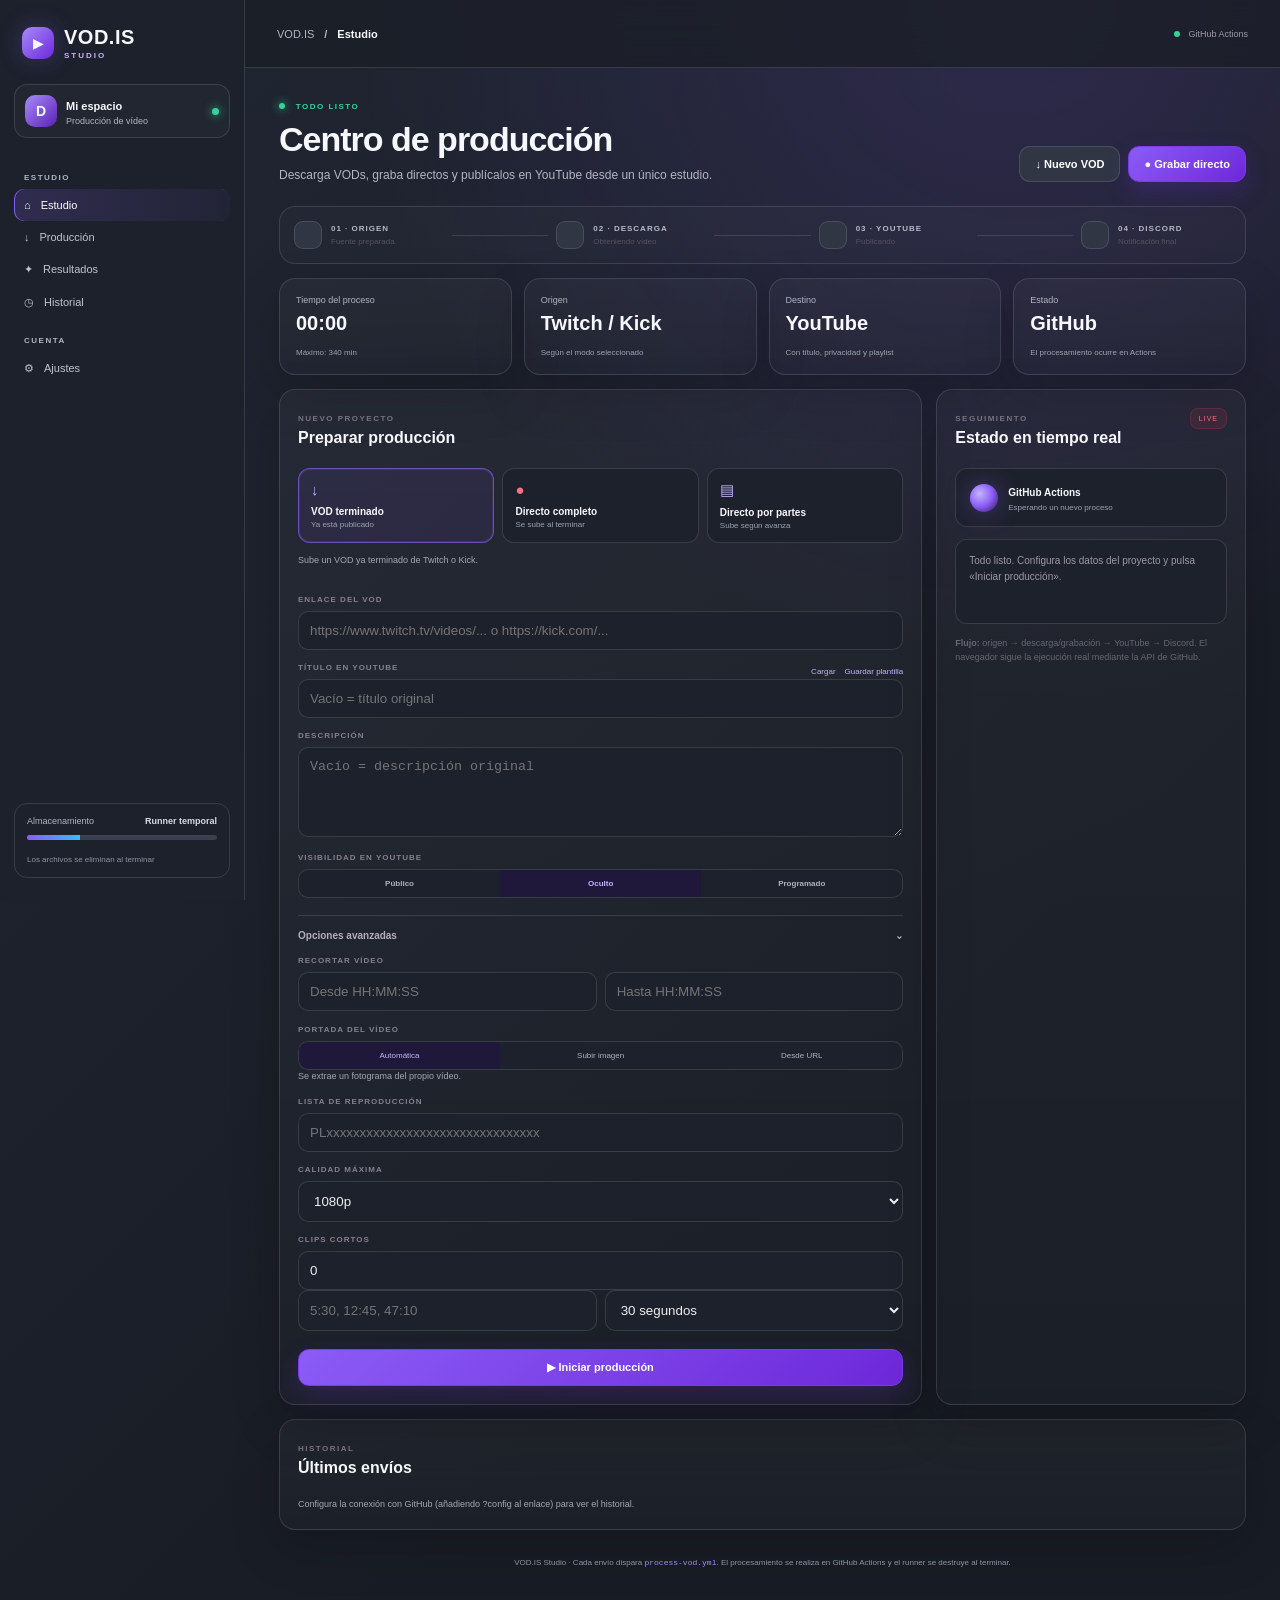
==== commit 72ae6e38: "Add files via upload" ====
--- a/docs/index.html
+++ b/docs/index.html
@@ -145,7 +145,7 @@
         </aside>
       </section>
 
-      <section id="resultados" class="panel results-gallery" hidden>
+      <section id="resultsGallery" class="panel results-gallery" hidden>
         <div class="panel-head"><div><span class="eyebrow">RESULTADO</span><h2 class="results-title">Producción completada</h2></div></div>
         <div id="resultsList"></div>
       </section>
@@ -177,6 +177,22 @@
   document.getElementById('produccion').scrollIntoView({behavior:'smooth'});
 });
 </script>
+<script>
+window.addEventListener("error", function (event) {
+  const status = document.getElementById("status");
+  if (status && event.message) {
+    status.textContent = "Error al cargar la interfaz: " + event.message;
+    status.classList.add("state-error");
+  }
+});
+window.addEventListener("unhandledrejection", function (event) {
+  const status = document.getElementById("status");
+  if (status && event.reason) {
+    status.textContent = "Error: " + (event.reason.message || event.reason);
+    status.classList.add("state-error");
+  }
+});
+</script>
 <script src="app.js"></script>
 </body>
 </html>
--- a/docs/style.css
+++ b/docs/style.css
@@ -1,4 +1,4 @@
-:root{--bg:#07070b;--panel:#101018;--panel2:#15151f;--line:rgba(255,255,255,.08);--text:#f4f2fb;--muted:#8a8798;--purple:#8b5cf6;--purple2:#a78bfa;--green:#34d399;--red:#f43f5e;--blue:#38bdf8;--shadow:0 18px 50px rgba(0,0,0,.25)}*{box-sizing:border-box}html{scroll-behavior:smooth}body{margin:0;background:radial-gradient(circle at 80% 0,rgba(139,92,246,.11),transparent 30%),var(--bg);color:var(--text);font-family:Inter,Arial,sans-serif;font-size:14px}.app-shell{display:flex;min-height:100vh}.sidebar{position:fixed;inset:0 auto 0 0;width:245px;background:rgba(9,9,14,.94);border-right:1px solid var(--line);padding:22px 14px;display:flex;flex-direction:column;z-index:5}.brand{display:flex;align-items:center;gap:10px;padding:4px 8px 24px}.brand-mark{width:32px;height:32px;display:grid;place-items:center;border-radius:10px;background:linear-gradient(135deg,#a78bfa,#6d28d9);box-shadow:0 0 25px rgba(139,92,246,.3)}.brand strong{font-size:20px;letter-spacing:.5px}.brand small{display:block;color:var(--purple2);font-size:8px;font-weight:800;letter-spacing:2px;margin-top:2px}.workspace{display:flex;align-items:center;gap:9px;padding:10px;border:1px solid var(--line);border-radius:13px;background:rgba(255,255,255,.025)}.workspace-avatar{width:32px;height:32px;display:grid;place-items:center;border-radius:10px;background:linear-gradient(135deg,#a78bfa,#5b21b6);font-weight:800}.workspace strong{font-size:11px}.workspace small{display:block;color:var(--muted);font-size:9px;margin-top:3px}.workspace i{margin-left:auto;width:7px;height:7px;border-radius:50%;background:var(--green);box-shadow:0 0 10px var(--green)}nav{margin-top:18px}nav p{color:#555262;font-size:8px;letter-spacing:1.5px;font-weight:800;padding:0 10px;margin:17px 0 7px}.nav{display:flex;gap:10px;padding:10px;border-radius:10px;color:#9b98a8;text-decoration:none;font-size:11px}.nav:hover,.nav.active{color:#fff;background:linear-gradient(90deg,rgba(139,92,246,.18),rgba(139,92,246,.05))}.nav.active{box-shadow:inset 1px 0 var(--purple)}.storage{margin-top:auto;border:1px solid var(--line);padding:12px;border-radius:13px}.storage div:first-child{display:flex;justify-content:space-between;font-size:9px;color:var(--muted)}.storage b{color:#ddd9e7}.storage-bar{height:5px;background:#1d1b25;border-radius:20px;margin:9px 0;overflow:hidden}.storage-bar i{display:block;width:28%;height:100%;background:linear-gradient(90deg,var(--purple),var(--blue))}.storage small{font-size:8px;color:#5e5a68}main{margin-left:245px;width:calc(100% - 245px)}.topbar{height:68px;position:sticky;top:0;z-index:4;background:rgba(7,7,11,.78);backdrop-filter:blur(14px);border-bottom:1px solid var(--line);display:flex;justify-content:space-between;align-items:center;padding:0 32px}.crumb{display:flex;gap:10px;color:var(--muted);font-size:11px}.crumb strong{color:var(--text)}.top-status{font-size:9px;color:#9c99a9}.top-status span{display:inline-block;width:6px;height:6px;border-radius:50%;background:var(--green);margin-right:6px}.page{max-width:1440px;margin:auto;padding:34px}.hero{display:flex;justify-content:space-between;align-items:end;gap:20px;margin-bottom:24px}.eyebrow{font-size:8px;letter-spacing:1.5px;font-weight:800;color:#777383}.hero .eyebrow{color:var(--green)}.eyebrow i{display:inline-block;width:6px;height:6px;border-radius:50%;background:var(--green);margin-right:7px;box-shadow:0 0 10px var(--green)}h1{font-size:34px;letter-spacing:-1px;margin:9px 0}h2{font-size:16px;margin:5px 0}.hero p{color:var(--muted);font-size:12px;margin:0}.hero-actions{display:flex;gap:8px}.btn{border:1px solid var(--line);border-radius:11px;padding:11px 15px;font-weight:700;font-size:11px;color:#fff;text-decoration:none;background:#13131c;cursor:pointer}.btn.primary{border-color:#7c3aed;background:linear-gradient(135deg,#8b5cf6,#6d28d9);box-shadow:0 10px 25px rgba(109,40,217,.24)}.btn.secondary:hover,.ghost:hover{background:#1b1a24}.pipeline{display:flex;align-items:center;padding:14px;border:1px solid var(--line);border-radius:16px;background:rgba(255,255,255,.02);margin-bottom:14px;overflow:auto}.stage{min-width:150px;display:flex;align-items:center;gap:9px}.stage b{display:block;font-size:8px;letter-spacing:1px;color:#858191}.stage small{display:block;color:#55515f;font-size:8px;margin-top:4px}.line{height:1px;flex:1;min-width:25px;background:var(--line);margin:0 8px}.lamp{width:28px;height:28px;border-radius:9px;background:#181720;border:1px solid var(--line);flex:0 0 auto}.lamp.active{background:rgba(139,92,246,.2);border-color:var(--purple);box-shadow:0 0 20px rgba(139,92,246,.35)}.lamp.done{background:rgba(52,211,153,.13);border-color:rgba(52,211,153,.4);box-shadow:0 0 15px rgba(52,211,153,.16)}.lamp.error{background:rgba(244,63,94,.13);border-color:rgba(244,63,94,.5)}.metrics{display:grid;grid-template-columns:repeat(4,1fr);gap:12px;margin-bottom:14px}.metrics article,.panel{background:linear-gradient(180deg,rgba(255,255,255,.035),rgba(255,255,255,.014));border:1px solid var(--line);border-radius:16px;box-shadow:var(--shadow)}.metrics article{padding:16px}.metrics span{display:block;font-size:9px;color:var(--muted)}.metrics strong{display:block;font-size:20px;margin:7px 0}.metrics small{color:#625e6c;font-size:8px}.studio-grid{display:grid;grid-template-columns:1.35fr .65fr;gap:14px}.panel{padding:18px}.panel-head{display:flex;justify-content:space-between;align-items:start;margin-bottom:16px}.ghost{border:1px solid var(--line);background:#13131b;color:#aaa6b4;border-radius:9px;padding:7px 9px;font-size:9px}.mode-grid{display:grid;grid-template-columns:repeat(3,1fr);gap:8px}.mode-card{position:relative;border:1px solid var(--line);background:#0b0b11;border-radius:12px;padding:12px;cursor:pointer;display:block}.mode-card input{position:absolute;opacity:0}.mode-card:has(input:checked){border-color:rgba(139,92,246,.7);background:rgba(139,92,246,.08);box-shadow:inset 0 0 0 1px rgba(139,92,246,.18)}.mode-card span{font-size:15px;color:var(--purple2)}.mode-card span.red{color:var(--red)}.mode-card b{display:block;font-size:10px;margin-top:8px}.mode-card small{display:block;color:#686574;font-size:8px;margin-top:3px}.hint{font-size:9px;color:#6f6b7a;line-height:1.5}.mode-hint{min-height:28px;margin:11px 0}.field{margin-top:13px}.field label,.thumb-section>label{display:block;color:#85818f;font-size:8px;letter-spacing:1px;font-weight:800;margin-bottom:7px}.field input,.field textarea,.field select,.two input,.two select,.schedule-row input,.thumb-url-row input{width:100%;border:1px solid var(--line);border-radius:10px;background:#0b0b11;color:#eee;padding:11px;outline:0}.field textarea{min-height:90px;resize:vertical}.field input:focus,.field textarea:focus,.field select:focus,.two input:focus,.two select:focus{border-color:rgba(139,92,246,.7)}.label-row{display:flex;justify-content:space-between}.label-row span{display:flex;gap:9px}.text-btn{border:0;background:none;color:var(--purple2);font-size:8px;padding:0}.segmented{display:flex;border:1px solid var(--line);border-radius:10px;overflow:hidden;background:#0b0b11}.segmented input{position:absolute;opacity:0}.segmented label{flex:1;margin:0!important;padding:9px 6px!important;text-align:center;color:#777382!important;font-size:8px!important;letter-spacing:0!important;cursor:pointer}.segmented input:checked+label{background:#20183a;color:#c4b5fd!important}.schedule-row,.thumb-file-row,.thumb-url-row{display:none;margin-top:10px}.schedule-row.visible,.thumb-file-row.visible,.thumb-url-row.visible{display:block}.advanced{margin-top:17px;border-top:1px solid var(--line);padding-top:14px}.advanced summary{cursor:pointer;font-size:10px;font-weight:700;color:#b3afbc;list-style:none;display:flex;justify-content:space-between}.advanced-body{padding-top:2px}.two{display:grid;grid-template-columns:1fr 1fr;gap:8px}.thumb-section{margin-top:14px}.dropzone{border:1px dashed rgba(139,92,246,.4);border-radius:11px;padding:17px;text-align:center;color:var(--purple2);cursor:pointer}.dropzone strong{display:block;color:#c5c1cf;font-size:10px;margin:5px}.dropzone small{color:#686574;font-size:8px}.dropzone input{display:none}.dropzone.dragover{background:rgba(139,92,246,.08)}.thumb-preview{display:none;align-items:center;gap:10px;margin-top:10px;padding:8px;border:1px solid var(--line);border-radius:10px;font-size:9px}.thumb-preview.visible{display:flex}.thumb-preview img{width:60px;height:38px;object-fit:cover;border-radius:6px}.thumb-preview div{flex:1}.thumb-preview button{border:0;background:none;color:var(--red);font-size:9px}.submit{width:100%;margin-top:18px}.status-chip{font-size:7px;letter-spacing:1px;padding:6px 8px;border-radius:8px;background:rgba(244,63,94,.1);color:var(--red);border:1px solid rgba(244,63,94,.18)}.status-display{display:flex;align-items:center;gap:10px;padding:14px;border:1px solid var(--line);border-radius:12px;background:#0b0b11}.orb{width:28px;height:28px;border-radius:50%;background:radial-gradient(circle at 35% 35%,#c4b5fd,var(--purple),#26114c);box-shadow:0 0 25px rgba(139,92,246,.4)}.status-display b{font-size:10px}.status-display small{display:block;font-size:8px;color:#686574;margin-top:4px}.status-message{min-height:85px;margin-top:12px;padding:13px;border-radius:12px;background:#0b0b11;border:1px solid var(--line);font-size:10px;line-height:1.6;color:#9d99a8}.status-message a{color:var(--purple2)}.status-message.state-success{border-color:rgba(52,211,153,.25);color:#a7f3d0}.status-message.state-error{border-color:rgba(244,63,94,.25);color:#fecdd3}.status-note{margin-top:12px;color:#696575;font-size:9px;line-height:1.6}.results-gallery{margin-top:14px}.results-gallery.visible{display:block}.history-panel{margin-top:14px}.history-item{display:flex;justify-content:space-between;gap:12px;padding:12px 0;border-bottom:1px solid var(--line)}.history-item:last-child{border-bottom:0}.history-item-title{color:#e6e1f0;font-size:10px;text-decoration:none}.history-item-meta{font-size:8px;color:#656170;margin-top:4px}.history-item-status{font-size:8px;padding:5px 7px;border-radius:7px}.history-item-status.success{color:#86efac;background:rgba(52,211,153,.08)}.history-item-status.failure{color:#fda4af;background:rgba(244,63,94,.08)}.connection{margin-top:14px}.connection.hidden-by-default{display:none}.connection.config-visible{display:block}.connection summary{cursor:pointer;font-weight:700;font-size:11px;display:flex;justify-content:space-between}.connection-grid{display:grid;grid-template-columns:1fr 1fr;gap:0 12px;padding-top:12px}.connection-grid .field:nth-child(4){grid-column:1/-1}.connection-grid small{display:block;color:#686574;font-size:8px;margin-top:6px}.remember{font-size:9px;color:#777382;margin-top:10px}footer{color:#4e4a58;font-size:8px;text-align:center;padding:28px 0 8px}code{color:#a78bfa}.show-for-live,.show-for-chunked{display:none}.show-for-vod.mode-visible,.show-for-live.mode-visible,.show-for-chunked.mode-visible{display:block}.hide-for-chunked.mode-hidden{display:none!important}.state-success{color:var(--green)!important}.state-error{color:var(--red)!important}
+:root{--bg:#1b1f28;--panel:#252a35;--panel2:#2c3240;--line:rgba(255,255,255,.12);--text:#f7f8fc;--muted:#b1b6c2;--purple:#8b5cf6;--purple2:#c4b5fd;--green:#34d399;--red:#fb7185;--blue:#38bdf8;--shadow:0 18px 50px rgba(0,0,0,.18)}*{box-sizing:border-box}html{scroll-behavior:smooth}body{margin:0;background:radial-gradient(circle at 80% 0,rgba(139,92,246,.16),transparent 35%),linear-gradient(135deg,#202633,#181c24 70%),var(--bg);color:var(--text);font-family:Inter,Arial,sans-serif;font-size:14px}.app-shell{display:flex;min-height:100vh}.sidebar{position:fixed;inset:0 auto 0 0;width:245px;background:rgba(29,34,44,.96);border-right:1px solid var(--line);padding:22px 14px;display:flex;flex-direction:column;z-index:5}.brand{display:flex;align-items:center;gap:10px;padding:4px 8px 24px}.brand-mark{width:32px;height:32px;display:grid;place-items:center;border-radius:10px;background:linear-gradient(135deg,#a78bfa,#6d28d9);box-shadow:0 0 25px rgba(139,92,246,.3)}.brand strong{font-size:20px;letter-spacing:.5px}.brand small{display:block;color:var(--purple2);font-size:8px;font-weight:800;letter-spacing:2px;margin-top:2px}.workspace{display:flex;align-items:center;gap:9px;padding:10px;border:1px solid var(--line);border-radius:13px;background:rgba(255,255,255,.025)}.workspace-avatar{width:32px;height:32px;display:grid;place-items:center;border-radius:10px;background:linear-gradient(135deg,#a78bfa,#5b21b6);font-weight:800}.workspace strong{font-size:11px}.workspace small{display:block;color:var(--muted);font-size:9px;margin-top:3px}.workspace i{margin-left:auto;width:7px;height:7px;border-radius:50%;background:var(--green);box-shadow:0 0 10px var(--green)}nav{margin-top:18px}nav p{color:#b1b6c2;font-size:8px;letter-spacing:1.5px;font-weight:800;padding:0 10px;margin:17px 0 7px}.nav{display:flex;gap:10px;padding:10px;border-radius:10px;color:#c0c5d0;text-decoration:none;font-size:11px}.nav:hover,.nav.active{color:#fff;background:linear-gradient(90deg,rgba(139,92,246,.18),rgba(139,92,246,.05))}.nav.active{box-shadow:inset 1px 0 var(--purple)}.storage{margin-top:auto;border:1px solid var(--line);padding:12px;border-radius:13px}.storage div:first-child{display:flex;justify-content:space-between;font-size:9px;color:var(--muted)}.storage b{color:#ddd9e7}.storage-bar{height:5px;background:#3a4050;border-radius:20px;margin:9px 0;overflow:hidden}.storage-bar i{display:block;width:28%;height:100%;background:linear-gradient(90deg,var(--purple),var(--blue))}.storage small{font-size:8px;color:#8f96a2}main{margin-left:245px;width:calc(100% - 245px)}.topbar{height:68px;position:sticky;top:0;z-index:4;background:rgba(27,31,40,.82);backdrop-filter:blur(14px);border-bottom:1px solid var(--line);display:flex;justify-content:space-between;align-items:center;padding:0 32px}.crumb{display:flex;gap:10px;color:var(--muted);font-size:11px}.crumb strong{color:var(--text)}.top-status{font-size:9px;color:#9c99a9}.top-status span{display:inline-block;width:6px;height:6px;border-radius:50%;background:var(--green);margin-right:6px}.page{max-width:1440px;margin:auto;padding:34px}.hero{display:flex;justify-content:space-between;align-items:end;gap:20px;margin-bottom:24px}.eyebrow{font-size:8px;letter-spacing:1.5px;font-weight:800;color:#777383}.hero .eyebrow{color:var(--green)}.eyebrow i{display:inline-block;width:6px;height:6px;border-radius:50%;background:var(--green);margin-right:7px;box-shadow:0 0 10px var(--green)}h1{font-size:34px;letter-spacing:-1px;margin:9px 0}h2{font-size:16px;margin:5px 0}.hero p{color:var(--muted);font-size:12px;margin:0}.hero-actions{display:flex;gap:8px}.btn{border:1px solid var(--line);border-radius:11px;padding:11px 15px;font-weight:700;font-size:11px;color:#fff;text-decoration:none;background:#303644;cursor:pointer}.btn.primary{border-color:#7c3aed;background:linear-gradient(135deg,#8b5cf6,#6d28d9);box-shadow:0 10px 25px rgba(109,40,217,.24)}.btn.secondary:hover,.ghost:hover{background:#1b1a24}.pipeline{display:flex;align-items:center;padding:14px;border:1px solid var(--line);border-radius:16px;background:rgba(255,255,255,.02);margin-bottom:14px;overflow:auto}.stage{min-width:150px;display:flex;align-items:center;gap:9px}.stage b{display:block;font-size:8px;letter-spacing:1px;color:#b4bac5}.stage small{display:block;color:#55515f;font-size:8px;margin-top:4px}.line{height:1px;flex:1;min-width:25px;background:var(--line);margin:0 8px}.lamp{width:28px;height:28px;border-radius:9px;background:#303644;border:1px solid var(--line);flex:0 0 auto}.lamp.active{background:rgba(139,92,246,.2);border-color:var(--purple);box-shadow:0 0 20px rgba(139,92,246,.35)}.lamp.done{background:rgba(52,211,153,.13);border-color:rgba(52,211,153,.4);box-shadow:0 0 15px rgba(52,211,153,.16)}.lamp.error{background:rgba(244,63,94,.13);border-color:rgba(244,63,94,.5)}.metrics{display:grid;grid-template-columns:repeat(4,1fr);gap:12px;margin-bottom:14px}.metrics article,.panel{background:linear-gradient(180deg,rgba(255,255,255,.035),rgba(255,255,255,.014));border:1px solid var(--line);border-radius:16px;box-shadow:var(--shadow)}.metrics article{padding:16px}.metrics span{display:block;font-size:9px;color:var(--muted)}.metrics strong{display:block;font-size:20px;margin:7px 0}.metrics small{color:#9da4b0;font-size:8px}.studio-grid{display:grid;grid-template-columns:1.35fr .65fr;gap:14px}.panel{padding:18px}.panel-head{display:flex;justify-content:space-between;align-items:start;margin-bottom:16px}.ghost{border:1px solid var(--line);background:#303644;color:#aaa6b4;border-radius:9px;padding:7px 9px;font-size:9px}.mode-grid{display:grid;grid-template-columns:repeat(3,1fr);gap:8px}.mode-card{position:relative;border:1px solid var(--line);background:#1c212b;border-radius:12px;padding:12px;cursor:pointer;display:block}.mode-card input{position:absolute;opacity:0}.mode-card:has(input:checked){border-color:rgba(139,92,246,.7);background:rgba(139,92,246,.08);box-shadow:inset 0 0 0 1px rgba(139,92,246,.18)}.mode-card span{font-size:15px;color:var(--purple2)}.mode-card span.red{color:var(--red)}.mode-card b{display:block;font-size:10px;margin-top:8px}.mode-card small{display:block;color:#9da4b0;font-size:8px;margin-top:3px}.hint{font-size:9px;color:#a3a9b5;line-height:1.5}.mode-hint{min-height:28px;margin:11px 0}.field{margin-top:13px}.field label,.thumb-section>label{display:block;color:#85818f;font-size:8px;letter-spacing:1px;font-weight:800;margin-bottom:7px}.field input,.field textarea,.field select,.two input,.two select,.schedule-row input,.thumb-url-row input{width:100%;border:1px solid var(--line);border-radius:10px;background:#1c212b;color:#eee;padding:11px;outline:0}.field textarea{min-height:90px;resize:vertical}.field input:focus,.field textarea:focus,.field select:focus,.two input:focus,.two select:focus{border-color:rgba(139,92,246,.7)}.label-row{display:flex;justify-content:space-between}.label-row span{display:flex;gap:9px}.text-btn{border:0;background:none;color:var(--purple2);font-size:8px;padding:0}.segmented{display:flex;border:1px solid var(--line);border-radius:10px;overflow:hidden;background:#1c212b}.segmented input{position:absolute;opacity:0}.segmented label{flex:1;margin:0!important;padding:9px 6px!important;text-align:center;color:#aeb4c0!important;font-size:8px!important;letter-spacing:0!important;cursor:pointer}.segmented input:checked+label{background:#20183a;color:#c4b5fd!important}.schedule-row,.thumb-file-row,.thumb-url-row{display:none;margin-top:10px}.schedule-row.visible,.thumb-file-row.visible,.thumb-url-row.visible{display:block}.advanced{margin-top:17px;border-top:1px solid var(--line);padding-top:14px}.advanced summary{cursor:pointer;font-size:10px;font-weight:700;color:#b3afbc;list-style:none;display:flex;justify-content:space-between}.advanced-body{padding-top:2px}.two{display:grid;grid-template-columns:1fr 1fr;gap:8px}.thumb-section{margin-top:14px}.dropzone{border:1px dashed rgba(139,92,246,.4);border-radius:11px;padding:17px;text-align:center;color:var(--purple2);cursor:pointer}.dropzone strong{display:block;color:#c5c1cf;font-size:10px;margin:5px}.dropzone small{color:#9da4b0;font-size:8px}.dropzone input{display:none}.dropzone.dragover{background:rgba(139,92,246,.08)}.thumb-preview{display:none;align-items:center;gap:10px;margin-top:10px;padding:8px;border:1px solid var(--line);border-radius:10px;font-size:9px}.thumb-preview.visible{display:flex}.thumb-preview img{width:60px;height:38px;object-fit:cover;border-radius:6px}.thumb-preview div{flex:1}.thumb-preview button{border:0;background:none;color:var(--red);font-size:9px}.submit{width:100%;margin-top:18px}.status-chip{font-size:7px;letter-spacing:1px;padding:6px 8px;border-radius:8px;background:rgba(244,63,94,.1);color:var(--red);border:1px solid rgba(244,63,94,.18)}.status-display{display:flex;align-items:center;gap:10px;padding:14px;border:1px solid var(--line);border-radius:12px;background:#1c212b}.orb{width:28px;height:28px;border-radius:50%;background:radial-gradient(circle at 35% 35%,#c4b5fd,var(--purple),#26114c);box-shadow:0 0 25px rgba(139,92,246,.4)}.status-display b{font-size:10px}.status-display small{display:block;font-size:8px;color:#9da4b0;margin-top:4px}.status-message{min-height:85px;margin-top:12px;padding:13px;border-radius:12px;background:#1c212b;border:1px solid var(--line);font-size:10px;line-height:1.6;color:#9d99a8}.status-message a{color:var(--purple2)}.status-message.state-success{border-color:rgba(52,211,153,.25);color:#a7f3d0}.status-message.state-error{border-color:rgba(244,63,94,.25);color:#fecdd3}.status-note{margin-top:12px;color:#696575;font-size:9px;line-height:1.6}.results-gallery{margin-top:14px}.results-gallery.visible{display:block}.history-panel{margin-top:14px}.history-item{display:flex;justify-content:space-between;gap:12px;padding:12px 0;border-bottom:1px solid var(--line)}.history-item:last-child{border-bottom:0}.history-item-title{color:#e6e1f0;font-size:10px;text-decoration:none}.history-item-meta{font-size:8px;color:#656170;margin-top:4px}.history-item-status{font-size:8px;padding:5px 7px;border-radius:7px}.history-item-status.success{color:#86efac;background:rgba(52,211,153,.08)}.history-item-status.failure{color:#fda4af;background:rgba(244,63,94,.08)}.connection{margin-top:14px}.connection.hidden-by-default{display:none}.connection.config-visible{display:block}.connection summary{cursor:pointer;font-weight:700;font-size:11px;display:flex;justify-content:space-between}.connection-grid{display:grid;grid-template-columns:1fr 1fr;gap:0 12px;padding-top:12px}.connection-grid .field:nth-child(4){grid-column:1/-1}.connection-grid small{display:block;color:#9da4b0;font-size:8px;margin-top:6px}.remember{font-size:9px;color:#aeb4c0;margin-top:10px}footer{color:#8f96a2;font-size:8px;text-align:center;padding:28px 0 8px}code{color:#a78bfa}.show-for-live,.show-for-chunked{display:none}.show-for-vod.mode-visible,.show-for-live.mode-visible,.show-for-chunked.mode-visible{display:block}.hide-for-chunked.mode-hidden{display:none!important}.state-success{color:var(--green)!important}.state-error{color:var(--red)!important}
 @media(max-width:1050px){.sidebar{width:210px}.main{margin-left:210px;width:calc(100% - 210px)}.metrics{grid-template-columns:1fr 1fr}.studio-grid{grid-template-columns:1fr}.page{padding:25px}.connection-grid{grid-template-columns:1fr}}
 @media(max-width:700px){.sidebar{display:none}.main{margin:0;width:100%}.page{padding:18px}.topbar{padding:0 18px}.hero{align-items:flex-start;flex-direction:column}.metrics{grid-template-columns:1fr 1fr}.mode-grid{grid-template-columns:1fr}.pipeline{gap:8px}.line{display:none}.stage{min-width:135px}.connection-grid .field:nth-child(4){grid-column:auto}}
 @media(max-width:430px){.metrics{grid-template-columns:1fr}.hero-actions{width:100%}.hero-actions>*{flex:1;text-align:center}.two{grid-template-columns:1fr}h1{font-size:28px}}
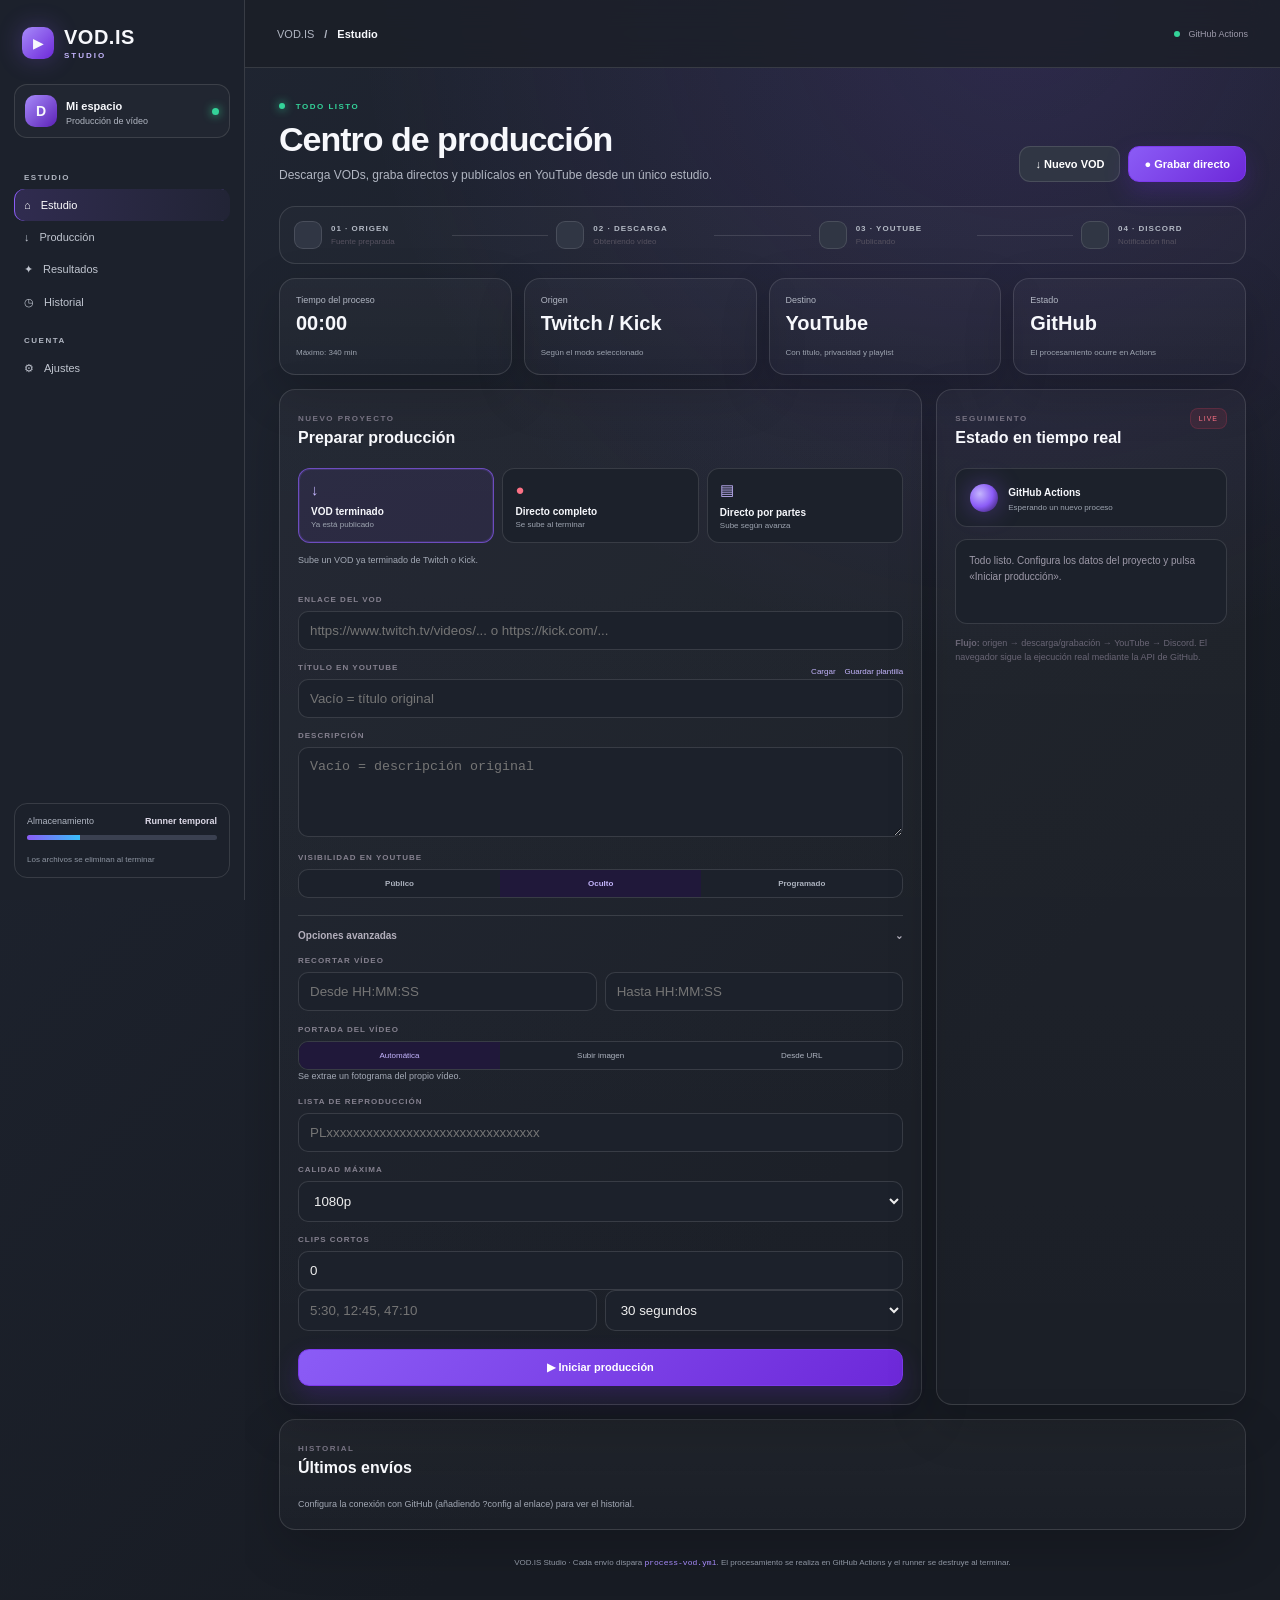
==== commit 8a747582: "Add files via upload" ====
--- a/docs/index.html
+++ b/docs/index.html
@@ -67,7 +67,7 @@
           </div>
           <p class="hint mode-hint" id="modeHint"></p>
 
-          <div class="field show-for-vod">
+          <div class="field show-for-vod mode-visible">
             <label for="vodUrl">ENLACE DEL VOD</label>
             <input id="vodUrl" type="url" placeholder="https://www.twitch.tv/videos/... o https://kick.com/...">
           </div>
@@ -193,6 +193,32 @@
   }
 });
 </script>
+
+<script>
+(function () {
+  function updateModeFields() {
+    const selected = document.querySelector('input[name="mode"]:checked');
+    if (!selected) return;
+    const mode = selected.value;
+    document.querySelectorAll('.show-for-vod, .show-for-live, .show-for-chunked').forEach(el => {
+      el.classList.remove('mode-visible');
+    });
+    if (mode === 'vod') {
+      document.querySelectorAll('.show-for-vod').forEach(el => el.classList.add('mode-visible'));
+    } else if (mode === 'live_simple') {
+      document.querySelectorAll('.show-for-live').forEach(el => el.classList.add('mode-visible'));
+    } else if (mode === 'live_chunked') {
+      document.querySelectorAll('.show-for-live, .show-for-chunked').forEach(el => el.classList.add('mode-visible'));
+    }
+  }
+  document.querySelectorAll('input[name="mode"]').forEach(input => {
+    input.addEventListener('change', updateModeFields);
+  });
+  document.addEventListener('DOMContentLoaded', updateModeFields);
+  updateModeFields();
+})();
+</script>
+
 <script src="app.js"></script>
 </body>
 </html>
--- a/docs/style.css
+++ b/docs/style.css
@@ -1,4 +1,6 @@
-:root{--bg:#1b1f28;--panel:#252a35;--panel2:#2c3240;--line:rgba(255,255,255,.12);--text:#f7f8fc;--muted:#b1b6c2;--purple:#8b5cf6;--purple2:#c4b5fd;--green:#34d399;--red:#fb7185;--blue:#38bdf8;--shadow:0 18px 50px rgba(0,0,0,.18)}*{box-sizing:border-box}html{scroll-behavior:smooth}body{margin:0;background:radial-gradient(circle at 80% 0,rgba(139,92,246,.16),transparent 35%),linear-gradient(135deg,#202633,#181c24 70%),var(--bg);color:var(--text);font-family:Inter,Arial,sans-serif;font-size:14px}.app-shell{display:flex;min-height:100vh}.sidebar{position:fixed;inset:0 auto 0 0;width:245px;background:rgba(29,34,44,.96);border-right:1px solid var(--line);padding:22px 14px;display:flex;flex-direction:column;z-index:5}.brand{display:flex;align-items:center;gap:10px;padding:4px 8px 24px}.brand-mark{width:32px;height:32px;display:grid;place-items:center;border-radius:10px;background:linear-gradient(135deg,#a78bfa,#6d28d9);box-shadow:0 0 25px rgba(139,92,246,.3)}.brand strong{font-size:20px;letter-spacing:.5px}.brand small{display:block;color:var(--purple2);font-size:8px;font-weight:800;letter-spacing:2px;margin-top:2px}.workspace{display:flex;align-items:center;gap:9px;padding:10px;border:1px solid var(--line);border-radius:13px;background:rgba(255,255,255,.025)}.workspace-avatar{width:32px;height:32px;display:grid;place-items:center;border-radius:10px;background:linear-gradient(135deg,#a78bfa,#5b21b6);font-weight:800}.workspace strong{font-size:11px}.workspace small{display:block;color:var(--muted);font-size:9px;margin-top:3px}.workspace i{margin-left:auto;width:7px;height:7px;border-radius:50%;background:var(--green);box-shadow:0 0 10px var(--green)}nav{margin-top:18px}nav p{color:#b1b6c2;font-size:8px;letter-spacing:1.5px;font-weight:800;padding:0 10px;margin:17px 0 7px}.nav{display:flex;gap:10px;padding:10px;border-radius:10px;color:#c0c5d0;text-decoration:none;font-size:11px}.nav:hover,.nav.active{color:#fff;background:linear-gradient(90deg,rgba(139,92,246,.18),rgba(139,92,246,.05))}.nav.active{box-shadow:inset 1px 0 var(--purple)}.storage{margin-top:auto;border:1px solid var(--line);padding:12px;border-radius:13px}.storage div:first-child{display:flex;justify-content:space-between;font-size:9px;color:var(--muted)}.storage b{color:#ddd9e7}.storage-bar{height:5px;background:#3a4050;border-radius:20px;margin:9px 0;overflow:hidden}.storage-bar i{display:block;width:28%;height:100%;background:linear-gradient(90deg,var(--purple),var(--blue))}.storage small{font-size:8px;color:#8f96a2}main{margin-left:245px;width:calc(100% - 245px)}.topbar{height:68px;position:sticky;top:0;z-index:4;background:rgba(27,31,40,.82);backdrop-filter:blur(14px);border-bottom:1px solid var(--line);display:flex;justify-content:space-between;align-items:center;padding:0 32px}.crumb{display:flex;gap:10px;color:var(--muted);font-size:11px}.crumb strong{color:var(--text)}.top-status{font-size:9px;color:#9c99a9}.top-status span{display:inline-block;width:6px;height:6px;border-radius:50%;background:var(--green);margin-right:6px}.page{max-width:1440px;margin:auto;padding:34px}.hero{display:flex;justify-content:space-between;align-items:end;gap:20px;margin-bottom:24px}.eyebrow{font-size:8px;letter-spacing:1.5px;font-weight:800;color:#777383}.hero .eyebrow{color:var(--green)}.eyebrow i{display:inline-block;width:6px;height:6px;border-radius:50%;background:var(--green);margin-right:7px;box-shadow:0 0 10px var(--green)}h1{font-size:34px;letter-spacing:-1px;margin:9px 0}h2{font-size:16px;margin:5px 0}.hero p{color:var(--muted);font-size:12px;margin:0}.hero-actions{display:flex;gap:8px}.btn{border:1px solid var(--line);border-radius:11px;padding:11px 15px;font-weight:700;font-size:11px;color:#fff;text-decoration:none;background:#303644;cursor:pointer}.btn.primary{border-color:#7c3aed;background:linear-gradient(135deg,#8b5cf6,#6d28d9);box-shadow:0 10px 25px rgba(109,40,217,.24)}.btn.secondary:hover,.ghost:hover{background:#1b1a24}.pipeline{display:flex;align-items:center;padding:14px;border:1px solid var(--line);border-radius:16px;background:rgba(255,255,255,.02);margin-bottom:14px;overflow:auto}.stage{min-width:150px;display:flex;align-items:center;gap:9px}.stage b{display:block;font-size:8px;letter-spacing:1px;color:#b4bac5}.stage small{display:block;color:#55515f;font-size:8px;margin-top:4px}.line{height:1px;flex:1;min-width:25px;background:var(--line);margin:0 8px}.lamp{width:28px;height:28px;border-radius:9px;background:#303644;border:1px solid var(--line);flex:0 0 auto}.lamp.active{background:rgba(139,92,246,.2);border-color:var(--purple);box-shadow:0 0 20px rgba(139,92,246,.35)}.lamp.done{background:rgba(52,211,153,.13);border-color:rgba(52,211,153,.4);box-shadow:0 0 15px rgba(52,211,153,.16)}.lamp.error{background:rgba(244,63,94,.13);border-color:rgba(244,63,94,.5)}.metrics{display:grid;grid-template-columns:repeat(4,1fr);gap:12px;margin-bottom:14px}.metrics article,.panel{background:linear-gradient(180deg,rgba(255,255,255,.035),rgba(255,255,255,.014));border:1px solid var(--line);border-radius:16px;box-shadow:var(--shadow)}.metrics article{padding:16px}.metrics span{display:block;font-size:9px;color:var(--muted)}.metrics strong{display:block;font-size:20px;margin:7px 0}.metrics small{color:#9da4b0;font-size:8px}.studio-grid{display:grid;grid-template-columns:1.35fr .65fr;gap:14px}.panel{padding:18px}.panel-head{display:flex;justify-content:space-between;align-items:start;margin-bottom:16px}.ghost{border:1px solid var(--line);background:#303644;color:#aaa6b4;border-radius:9px;padding:7px 9px;font-size:9px}.mode-grid{display:grid;grid-template-columns:repeat(3,1fr);gap:8px}.mode-card{position:relative;border:1px solid var(--line);background:#1c212b;border-radius:12px;padding:12px;cursor:pointer;display:block}.mode-card input{position:absolute;opacity:0}.mode-card:has(input:checked){border-color:rgba(139,92,246,.7);background:rgba(139,92,246,.08);box-shadow:inset 0 0 0 1px rgba(139,92,246,.18)}.mode-card span{font-size:15px;color:var(--purple2)}.mode-card span.red{color:var(--red)}.mode-card b{display:block;font-size:10px;margin-top:8px}.mode-card small{display:block;color:#9da4b0;font-size:8px;margin-top:3px}.hint{font-size:9px;color:#a3a9b5;line-height:1.5}.mode-hint{min-height:28px;margin:11px 0}.field{margin-top:13px}.field label,.thumb-section>label{display:block;color:#85818f;font-size:8px;letter-spacing:1px;font-weight:800;margin-bottom:7px}.field input,.field textarea,.field select,.two input,.two select,.schedule-row input,.thumb-url-row input{width:100%;border:1px solid var(--line);border-radius:10px;background:#1c212b;color:#eee;padding:11px;outline:0}.field textarea{min-height:90px;resize:vertical}.field input:focus,.field textarea:focus,.field select:focus,.two input:focus,.two select:focus{border-color:rgba(139,92,246,.7)}.label-row{display:flex;justify-content:space-between}.label-row span{display:flex;gap:9px}.text-btn{border:0;background:none;color:var(--purple2);font-size:8px;padding:0}.segmented{display:flex;border:1px solid var(--line);border-radius:10px;overflow:hidden;background:#1c212b}.segmented input{position:absolute;opacity:0}.segmented label{flex:1;margin:0!important;padding:9px 6px!important;text-align:center;color:#aeb4c0!important;font-size:8px!important;letter-spacing:0!important;cursor:pointer}.segmented input:checked+label{background:#20183a;color:#c4b5fd!important}.schedule-row,.thumb-file-row,.thumb-url-row{display:none;margin-top:10px}.schedule-row.visible,.thumb-file-row.visible,.thumb-url-row.visible{display:block}.advanced{margin-top:17px;border-top:1px solid var(--line);padding-top:14px}.advanced summary{cursor:pointer;font-size:10px;font-weight:700;color:#b3afbc;list-style:none;display:flex;justify-content:space-between}.advanced-body{padding-top:2px}.two{display:grid;grid-template-columns:1fr 1fr;gap:8px}.thumb-section{margin-top:14px}.dropzone{border:1px dashed rgba(139,92,246,.4);border-radius:11px;padding:17px;text-align:center;color:var(--purple2);cursor:pointer}.dropzone strong{display:block;color:#c5c1cf;font-size:10px;margin:5px}.dropzone small{color:#9da4b0;font-size:8px}.dropzone input{display:none}.dropzone.dragover{background:rgba(139,92,246,.08)}.thumb-preview{display:none;align-items:center;gap:10px;margin-top:10px;padding:8px;border:1px solid var(--line);border-radius:10px;font-size:9px}.thumb-preview.visible{display:flex}.thumb-preview img{width:60px;height:38px;object-fit:cover;border-radius:6px}.thumb-preview div{flex:1}.thumb-preview button{border:0;background:none;color:var(--red);font-size:9px}.submit{width:100%;margin-top:18px}.status-chip{font-size:7px;letter-spacing:1px;padding:6px 8px;border-radius:8px;background:rgba(244,63,94,.1);color:var(--red);border:1px solid rgba(244,63,94,.18)}.status-display{display:flex;align-items:center;gap:10px;padding:14px;border:1px solid var(--line);border-radius:12px;background:#1c212b}.orb{width:28px;height:28px;border-radius:50%;background:radial-gradient(circle at 35% 35%,#c4b5fd,var(--purple),#26114c);box-shadow:0 0 25px rgba(139,92,246,.4)}.status-display b{font-size:10px}.status-display small{display:block;font-size:8px;color:#9da4b0;margin-top:4px}.status-message{min-height:85px;margin-top:12px;padding:13px;border-radius:12px;background:#1c212b;border:1px solid var(--line);font-size:10px;line-height:1.6;color:#9d99a8}.status-message a{color:var(--purple2)}.status-message.state-success{border-color:rgba(52,211,153,.25);color:#a7f3d0}.status-message.state-error{border-color:rgba(244,63,94,.25);color:#fecdd3}.status-note{margin-top:12px;color:#696575;font-size:9px;line-height:1.6}.results-gallery{margin-top:14px}.results-gallery.visible{display:block}.history-panel{margin-top:14px}.history-item{display:flex;justify-content:space-between;gap:12px;padding:12px 0;border-bottom:1px solid var(--line)}.history-item:last-child{border-bottom:0}.history-item-title{color:#e6e1f0;font-size:10px;text-decoration:none}.history-item-meta{font-size:8px;color:#656170;margin-top:4px}.history-item-status{font-size:8px;padding:5px 7px;border-radius:7px}.history-item-status.success{color:#86efac;background:rgba(52,211,153,.08)}.history-item-status.failure{color:#fda4af;background:rgba(244,63,94,.08)}.connection{margin-top:14px}.connection.hidden-by-default{display:none}.connection.config-visible{display:block}.connection summary{cursor:pointer;font-weight:700;font-size:11px;display:flex;justify-content:space-between}.connection-grid{display:grid;grid-template-columns:1fr 1fr;gap:0 12px;padding-top:12px}.connection-grid .field:nth-child(4){grid-column:1/-1}.connection-grid small{display:block;color:#9da4b0;font-size:8px;margin-top:6px}.remember{font-size:9px;color:#aeb4c0;margin-top:10px}footer{color:#8f96a2;font-size:8px;text-align:center;padding:28px 0 8px}code{color:#a78bfa}.show-for-live,.show-for-chunked{display:none}.show-for-vod.mode-visible,.show-for-live.mode-visible,.show-for-chunked.mode-visible{display:block}.hide-for-chunked.mode-hidden{display:none!important}.state-success{color:var(--green)!important}.state-error{color:var(--red)!important}
-@media(max-width:1050px){.sidebar{width:210px}.main{margin-left:210px;width:calc(100% - 210px)}.metrics{grid-template-columns:1fr 1fr}.studio-grid{grid-template-columns:1fr}.page{padding:25px}.connection-grid{grid-template-columns:1fr}}
-@media(max-width:700px){.sidebar{display:none}.main{margin:0;width:100%}.page{padding:18px}.topbar{padding:0 18px}.hero{align-items:flex-start;flex-direction:column}.metrics{grid-template-columns:1fr 1fr}.mode-grid{grid-template-columns:1fr}.pipeline{gap:8px}.line{display:none}.stage{min-width:135px}.connection-grid .field:nth-child(4){grid-column:auto}}
+:root{--bg:#1b1f28;--panel:#252a35;--panel2:#2c3240;--line:rgba(255,255,255,.12);--text:#f7f8fc;--muted:#b1b6c2;--purple:#8b5cf6;--purple2:#c4b5fd;--green:#34d399;--red:#fb7185;--blue:#38bdf8;--shadow:0 18px 50px rgba(0,0,0,.18)}*{box-sizing:border-box}
+html,body{margin:0;width:100%;max-width:100%;overflow-x:hidden}html{scroll-behavior:smooth}body{margin:0;background:radial-gradient(circle at 80% 0,rgba(139,92,246,.16),transparent 35%),linear-gradient(135deg,#202633,#181c24 70%),var(--bg);color:var(--text);font-family:Inter,Arial,sans-serif;font-size:14px}.app-shell{min-height:100vh;width:100%;max-width:100%}.sidebar{position:fixed;inset:0 auto 0 0;width:245px;background:rgba(29,34,44,.96);border-right:1px solid var(--line);padding:22px 14px;display:flex;flex-direction:column;z-index:5}.brand{display:flex;align-items:center;gap:10px;padding:4px 8px 24px}.brand-mark{width:32px;height:32px;display:grid;place-items:center;border-radius:10px;background:linear-gradient(135deg,#a78bfa,#6d28d9);box-shadow:0 0 25px rgba(139,92,246,.3)}.brand strong{font-size:20px;letter-spacing:.5px}.brand small{display:block;color:var(--purple2);font-size:8px;font-weight:800;letter-spacing:2px;margin-top:2px}.workspace{display:flex;align-items:center;gap:9px;padding:10px;border:1px solid var(--line);border-radius:13px;background:rgba(255,255,255,.025)}.workspace-avatar{width:32px;height:32px;display:grid;place-items:center;border-radius:10px;background:linear-gradient(135deg,#a78bfa,#5b21b6);font-weight:800}.workspace strong{font-size:11px}.workspace small{display:block;color:var(--muted);font-size:9px;margin-top:3px}.workspace i{margin-left:auto;width:7px;height:7px;border-radius:50%;background:var(--green);box-shadow:0 0 10px var(--green)}nav{margin-top:18px}nav p{color:#b1b6c2;font-size:8px;letter-spacing:1.5px;font-weight:800;padding:0 10px;margin:17px 0 7px}.nav{display:flex;gap:10px;padding:10px;border-radius:10px;color:#c0c5d0;text-decoration:none;font-size:11px}.nav:hover,.nav.active{color:#fff;background:linear-gradient(90deg,rgba(139,92,246,.18),rgba(139,92,246,.05))}.nav.active{box-shadow:inset 1px 0 var(--purple)}.storage{margin-top:auto;border:1px solid var(--line);padding:12px;border-radius:13px}.storage div:first-child{display:flex;justify-content:space-between;font-size:9px;color:var(--muted)}.storage b{color:#ddd9e7}.storage-bar{height:5px;background:#3a4050;border-radius:20px;margin:9px 0;overflow:hidden}.storage-bar i{display:block;width:28%;height:100%;background:linear-gradient(90deg,var(--purple),var(--blue))}.storage small{font-size:8px;color:#8f96a2}main{margin-left:245px;width:calc(100% - 245px);min-width:0;max-width:calc(100% - 245px)}
+.page{width:100%;max-width:100%;overflow-x:hidden}.pipeline{max-width:100%}.studio-grid{min-width:0}.production-panel,.status-panel{min-width:0}.topbar{height:68px;position:sticky;top:0;z-index:4;background:rgba(27,31,40,.82);backdrop-filter:blur(14px);border-bottom:1px solid var(--line);display:flex;justify-content:space-between;align-items:center;padding:0 32px}.crumb{display:flex;gap:10px;color:var(--muted);font-size:11px}.crumb strong{color:var(--text)}.top-status{font-size:9px;color:#9c99a9}.top-status span{display:inline-block;width:6px;height:6px;border-radius:50%;background:var(--green);margin-right:6px}.page{max-width:1440px;margin:auto;padding:34px}.hero{display:flex;justify-content:space-between;align-items:end;gap:20px;margin-bottom:24px}.eyebrow{font-size:8px;letter-spacing:1.5px;font-weight:800;color:#777383}.hero .eyebrow{color:var(--green)}.eyebrow i{display:inline-block;width:6px;height:6px;border-radius:50%;background:var(--green);margin-right:7px;box-shadow:0 0 10px var(--green)}h1{font-size:34px;letter-spacing:-1px;margin:9px 0}h2{font-size:16px;margin:5px 0}.hero p{color:var(--muted);font-size:12px;margin:0}.hero-actions{display:flex;gap:8px}.btn{border:1px solid var(--line);border-radius:11px;padding:11px 15px;font-weight:700;font-size:11px;color:#fff;text-decoration:none;background:#303644;cursor:pointer}.btn.primary{border-color:#7c3aed;background:linear-gradient(135deg,#8b5cf6,#6d28d9);box-shadow:0 10px 25px rgba(109,40,217,.24)}.btn.secondary:hover,.ghost:hover{background:#1b1a24}.pipeline{display:flex;align-items:center;padding:14px;border:1px solid var(--line);border-radius:16px;background:rgba(255,255,255,.02);margin-bottom:14px;overflow:auto}.stage{min-width:150px;display:flex;align-items:center;gap:9px}.stage b{display:block;font-size:8px;letter-spacing:1px;color:#b4bac5}.stage small{display:block;color:#55515f;font-size:8px;margin-top:4px}.line{height:1px;flex:1;min-width:25px;background:var(--line);margin:0 8px}.lamp{width:28px;height:28px;border-radius:9px;background:#303644;border:1px solid var(--line);flex:0 0 auto}.lamp.active{background:rgba(139,92,246,.2);border-color:var(--purple);box-shadow:0 0 20px rgba(139,92,246,.35)}.lamp.done{background:rgba(52,211,153,.13);border-color:rgba(52,211,153,.4);box-shadow:0 0 15px rgba(52,211,153,.16)}.lamp.error{background:rgba(244,63,94,.13);border-color:rgba(244,63,94,.5)}.metrics{display:grid;grid-template-columns:repeat(4,1fr);gap:12px;margin-bottom:14px}.metrics article,.panel{background:linear-gradient(180deg,rgba(255,255,255,.035),rgba(255,255,255,.014));border:1px solid var(--line);border-radius:16px;box-shadow:var(--shadow)}.metrics article{padding:16px}.metrics span{display:block;font-size:9px;color:var(--muted)}.metrics strong{display:block;font-size:20px;margin:7px 0}.metrics small{color:#9da4b0;font-size:8px}.studio-grid{display:grid;grid-template-columns:1.35fr .65fr;gap:14px}.panel{padding:18px}.panel-head{display:flex;justify-content:space-between;align-items:start;margin-bottom:16px}.ghost{border:1px solid var(--line);background:#303644;color:#aaa6b4;border-radius:9px;padding:7px 9px;font-size:9px}.mode-grid{display:grid;grid-template-columns:repeat(3,1fr);gap:8px}.mode-card{position:relative;border:1px solid var(--line);background:#1c212b;border-radius:12px;padding:12px;cursor:pointer;display:block}.mode-card input{position:absolute;opacity:0}.mode-card:has(input:checked){border-color:rgba(139,92,246,.7);background:rgba(139,92,246,.08);box-shadow:inset 0 0 0 1px rgba(139,92,246,.18)}.mode-card span{font-size:15px;color:var(--purple2)}.mode-card span.red{color:var(--red)}.mode-card b{display:block;font-size:10px;margin-top:8px}.mode-card small{display:block;color:#9da4b0;font-size:8px;margin-top:3px}.hint{font-size:9px;color:#a3a9b5;line-height:1.5}.mode-hint{min-height:28px;margin:11px 0}.field{margin-top:13px}.field label,.thumb-section>label{display:block;color:#85818f;font-size:8px;letter-spacing:1px;font-weight:800;margin-bottom:7px}.field input,.field textarea,.field select,.two input,.two select,.schedule-row input,.thumb-url-row input{width:100%;border:1px solid var(--line);border-radius:10px;background:#1c212b;color:#eee;padding:11px;outline:0}.field textarea{min-height:90px;resize:vertical}.field input:focus,.field textarea:focus,.field select:focus,.two input:focus,.two select:focus{border-color:rgba(139,92,246,.7)}.label-row{display:flex;justify-content:space-between}.label-row span{display:flex;gap:9px}.text-btn{border:0;background:none;color:var(--purple2);font-size:8px;padding:0}.segmented{display:flex;border:1px solid var(--line);border-radius:10px;overflow:hidden;background:#1c212b}.segmented input{position:absolute;opacity:0}.segmented label{flex:1;margin:0!important;padding:9px 6px!important;text-align:center;color:#aeb4c0!important;font-size:8px!important;letter-spacing:0!important;cursor:pointer}.segmented input:checked+label{background:#20183a;color:#c4b5fd!important}.schedule-row,.thumb-file-row,.thumb-url-row{display:none;margin-top:10px}.schedule-row.visible,.thumb-file-row.visible,.thumb-url-row.visible{display:block}.advanced{margin-top:17px;border-top:1px solid var(--line);padding-top:14px}.advanced summary{cursor:pointer;font-size:10px;font-weight:700;color:#b3afbc;list-style:none;display:flex;justify-content:space-between}.advanced-body{padding-top:2px}.two{display:grid;grid-template-columns:1fr 1fr;gap:8px}.thumb-section{margin-top:14px}.dropzone{border:1px dashed rgba(139,92,246,.4);border-radius:11px;padding:17px;text-align:center;color:var(--purple2);cursor:pointer}.dropzone strong{display:block;color:#c5c1cf;font-size:10px;margin:5px}.dropzone small{color:#9da4b0;font-size:8px}.dropzone input{display:none}.dropzone.dragover{background:rgba(139,92,246,.08)}.thumb-preview{display:none;align-items:center;gap:10px;margin-top:10px;padding:8px;border:1px solid var(--line);border-radius:10px;font-size:9px}.thumb-preview.visible{display:flex}.thumb-preview img{width:60px;height:38px;object-fit:cover;border-radius:6px}.thumb-preview div{flex:1}.thumb-preview button{border:0;background:none;color:var(--red);font-size:9px}.submit{width:100%;margin-top:18px}.status-chip{font-size:7px;letter-spacing:1px;padding:6px 8px;border-radius:8px;background:rgba(244,63,94,.1);color:var(--red);border:1px solid rgba(244,63,94,.18)}.status-display{display:flex;align-items:center;gap:10px;padding:14px;border:1px solid var(--line);border-radius:12px;background:#1c212b}.orb{width:28px;height:28px;border-radius:50%;background:radial-gradient(circle at 35% 35%,#c4b5fd,var(--purple),#26114c);box-shadow:0 0 25px rgba(139,92,246,.4)}.status-display b{font-size:10px}.status-display small{display:block;font-size:8px;color:#9da4b0;margin-top:4px}.status-message{min-height:85px;margin-top:12px;padding:13px;border-radius:12px;background:#1c212b;border:1px solid var(--line);font-size:10px;line-height:1.6;color:#9d99a8}.status-message a{color:var(--purple2)}.status-message.state-success{border-color:rgba(52,211,153,.25);color:#a7f3d0}.status-message.state-error{border-color:rgba(244,63,94,.25);color:#fecdd3}.status-note{margin-top:12px;color:#696575;font-size:9px;line-height:1.6}.results-gallery{margin-top:14px}.results-gallery.visible{display:block}.history-panel{margin-top:14px}.history-item{display:flex;justify-content:space-between;gap:12px;padding:12px 0;border-bottom:1px solid var(--line)}.history-item:last-child{border-bottom:0}.history-item-title{color:#e6e1f0;font-size:10px;text-decoration:none}.history-item-meta{font-size:8px;color:#656170;margin-top:4px}.history-item-status{font-size:8px;padding:5px 7px;border-radius:7px}.history-item-status.success{color:#86efac;background:rgba(52,211,153,.08)}.history-item-status.failure{color:#fda4af;background:rgba(244,63,94,.08)}.connection{margin-top:14px}.connection.hidden-by-default{display:none}.connection.config-visible{display:block}.connection summary{cursor:pointer;font-weight:700;font-size:11px;display:flex;justify-content:space-between}.connection-grid{display:grid;grid-template-columns:1fr 1fr;gap:0 12px;padding-top:12px}.connection-grid .field:nth-child(4){grid-column:1/-1}.connection-grid small{display:block;color:#9da4b0;font-size:8px;margin-top:6px}.remember{font-size:9px;color:#aeb4c0;margin-top:10px}footer{color:#8f96a2;font-size:8px;text-align:center;padding:28px 0 8px}code{color:#a78bfa}.show-for-live,.show-for-chunked{display:none}.show-for-vod.mode-visible,.show-for-live.mode-visible,.show-for-chunked.mode-visible{display:block}.hide-for-chunked.mode-hidden{display:none!important}.state-success{color:var(--green)!important}.state-error{color:var(--red)!important}
+@media(max-width:1050px){.sidebar{width:210px}main{margin-left:210px;width:calc(100% - 210px);min-width:0;max-width:calc(100% - 210px)}.metrics{grid-template-columns:1fr 1fr}.studio-grid{grid-template-columns:1fr}.page{padding:25px}.connection-grid{grid-template-columns:1fr}}
+@media(max-width:700px){.sidebar{display:none}main{margin-left:0;width:100%;min-width:0;max-width:100%}.page{padding:18px}.topbar{padding:0 18px}.hero{align-items:flex-start;flex-direction:column}.metrics{grid-template-columns:1fr 1fr}.mode-grid{grid-template-columns:1fr}.pipeline{gap:8px}.line{display:none}.stage{min-width:135px}.connection-grid .field:nth-child(4){grid-column:auto}}
 @media(max-width:430px){.metrics{grid-template-columns:1fr}.hero-actions{width:100%}.hero-actions>*{flex:1;text-align:center}.two{grid-template-columns:1fr}h1{font-size:28px}}
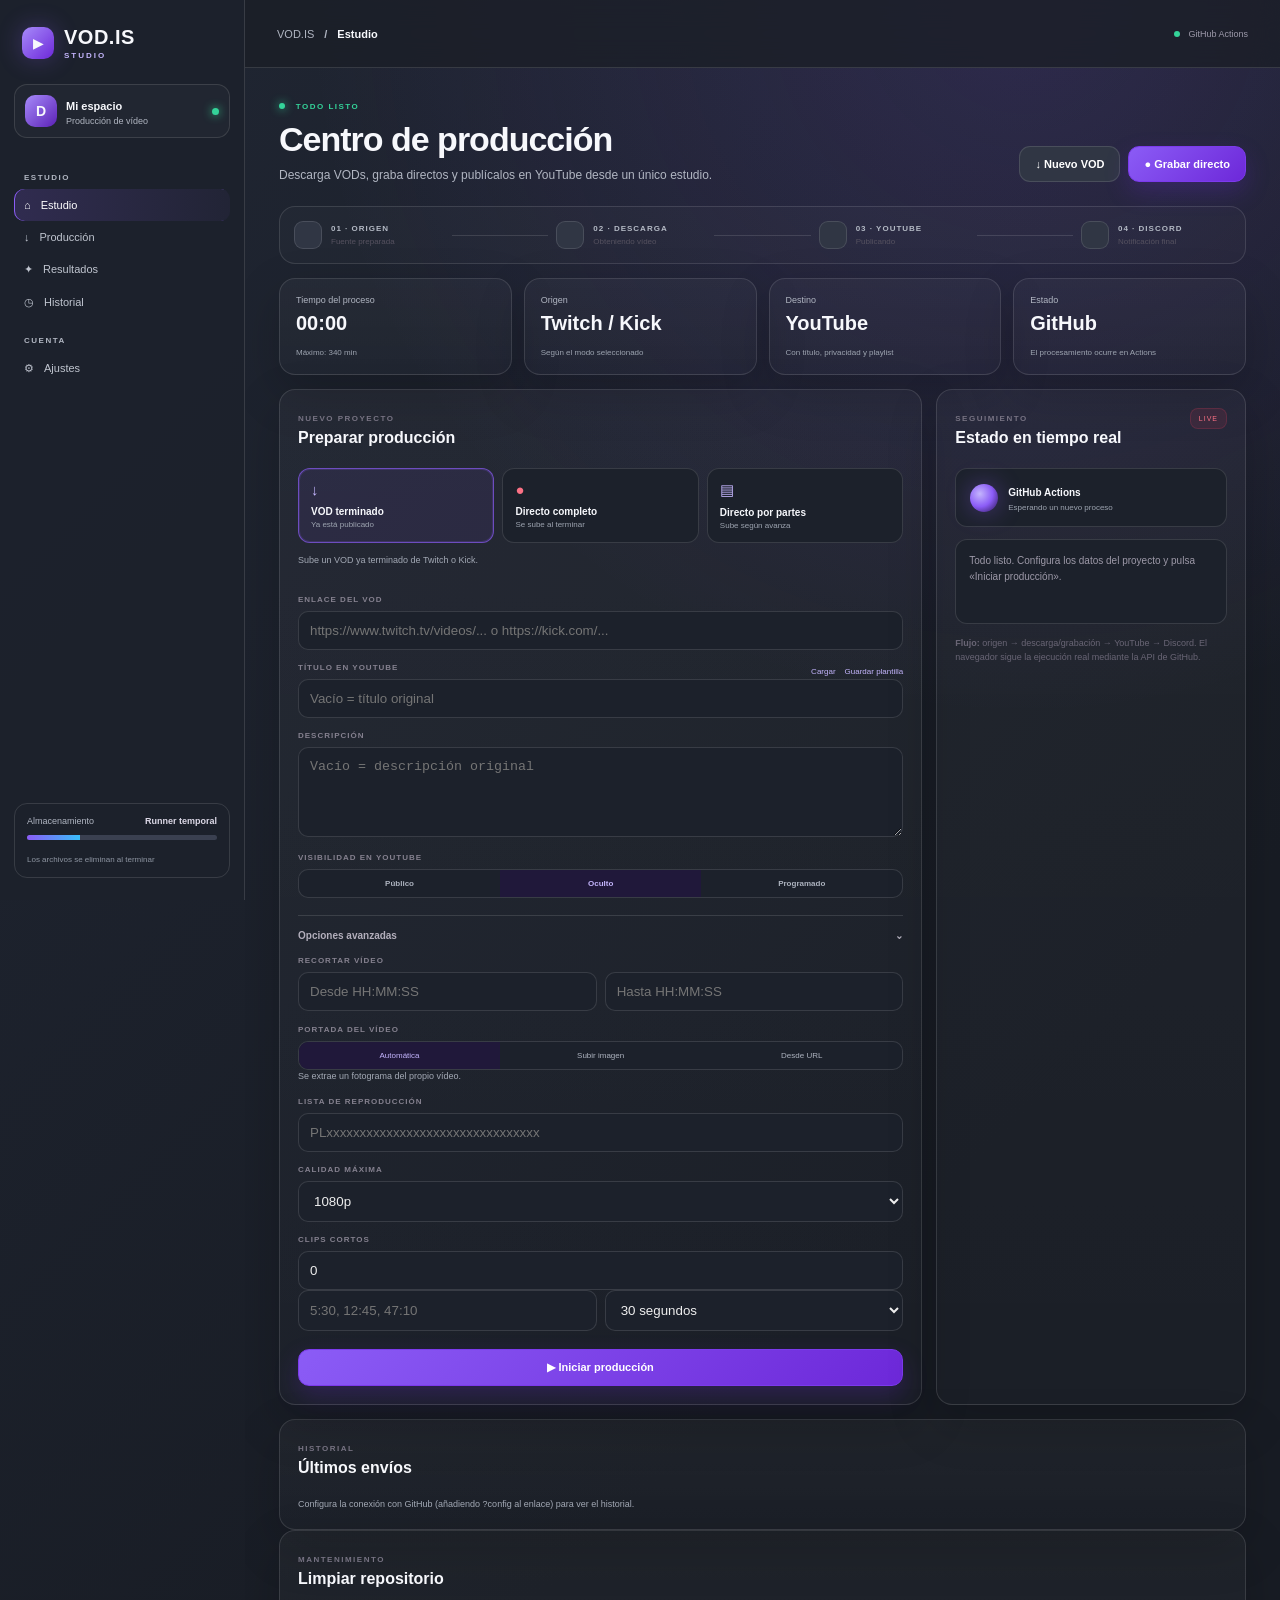
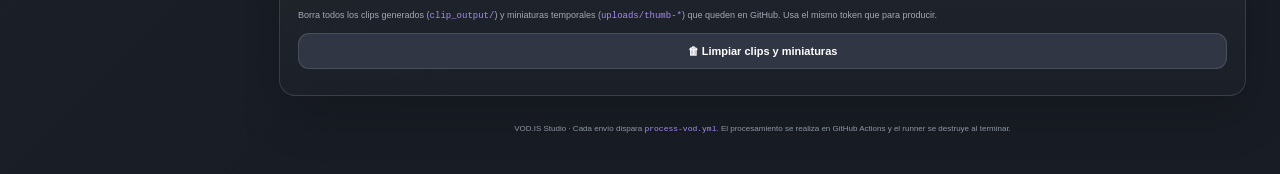
==== commit 28d12441: "Add files via upload" ====
--- a/docs/index.html
+++ b/docs/index.html
@@ -1,224 +1,232 @@
-<!doctype html>
-<html lang="es">
-<head>
-  <meta charset="utf-8">
-  <meta name="viewport" content="width=device-width, initial-scale=1">
-  <meta name="theme-color" content="#08080c">
-  <title>VOD.IS Studio</title>
-  <link rel="stylesheet" href="style.css">
-</head>
-<body>
-<div class="app-shell">
-  <aside class="sidebar">
-    <div class="brand"><div class="brand-mark">▶</div><div><strong>VOD.IS</strong><small>STUDIO</small></div></div>
-    <div class="workspace"><span class="workspace-avatar">D</span><div><strong>Mi espacio</strong><small>Producción de vídeo</small></div><i></i></div>
-    <nav>
-      <p>ESTUDIO</p>
-      <a class="nav active" href="#studio">⌂ <span>Estudio</span></a>
-      <a class="nav" href="#produccion">↓ <span>Producción</span></a>
-      <a class="nav" href="#resultados">✦ <span>Resultados</span></a>
-      <a class="nav" href="#historial">◷ <span>Historial</span></a>
-      <p>CUENTA</p>
-      <a class="nav" href="?config#conexion">⚙ <span>Ajustes</span></a>
-    </nav>
-    <div class="storage"><div><span>Almacenamiento</span><b>Runner temporal</b></div><div class="storage-bar"><i></i></div><small>Los archivos se eliminan al terminar</small></div>
-  </aside>
-
-  <main>
-    <header class="topbar">
-      <div class="crumb"><span>VOD.IS</span><b>/</b><strong>Estudio</strong></div>
-      <div class="top-status"><span></span> GitHub Actions</div>
-    </header>
-
-    <div class="page">
-      <section id="studio" class="hero">
-        <div><div class="eyebrow"><i></i> TODO LISTO</div><h1>Centro de producción</h1><p>Descarga VODs, graba directos y publícalos en YouTube desde un único estudio.</p></div>
-        <div class="hero-actions">
-          <a class="btn secondary" href="#produccion">↓ Nuevo VOD</a>
-          <button class="btn primary" type="button" id="focusLive">● Grabar directo</button>
-        </div>
-      </section>
-
-      <section class="pipeline">
-        <div class="stage"><span class="lamp" id="lamp-origen"></span><div><b>01 · ORIGEN</b><small>Fuente preparada</small></div></div>
-        <div class="line"></div>
-        <div class="stage"><span class="lamp" id="lamp-descarga"></span><div><b>02 · DESCARGA</b><small>Obteniendo vídeo</small></div></div>
-        <div class="line"></div>
-        <div class="stage"><span class="lamp" id="lamp-youtube"></span><div><b>03 · YOUTUBE</b><small>Publicando</small></div></div>
-        <div class="line"></div>
-        <div class="stage"><span class="lamp" id="lamp-discord"></span><div><b>04 · DISCORD</b><small>Notificación final</small></div></div>
-      </section>
-
-      <section class="metrics">
-        <article><span>Tiempo del proceso</span><strong id="stopwatchTime">00:00</strong><small>Máximo: 340 min</small></article>
-        <article><span>Origen</span><strong>Twitch / Kick</strong><small>Según el modo seleccionado</small></article>
-        <article><span>Destino</span><strong>YouTube</strong><small>Con título, privacidad y playlist</small></article>
-        <article><span>Estado</span><strong>GitHub</strong><small>El procesamiento ocurre en Actions</small></article>
-      </section>
-
-      <section id="produccion" class="studio-grid">
-        <form id="vodForm" class="panel production-panel">
-          <div class="panel-head"><div><span class="eyebrow">NUEVO PROYECTO</span><h2>Preparar producción</h2></div><button type="button" id="retryLastBtn" class="ghost" hidden>↻ Último envío</button></div>
-
-          <div class="mode-grid">
-            <label class="mode-card"><input type="radio" name="mode" id="mode-vod" value="vod" checked><span>↓</span><b>VOD terminado</b><small>Ya está publicado</small></label>
-            <label class="mode-card"><input type="radio" name="mode" id="mode-live-simple" value="live_simple"><span class="red">●</span><b>Directo completo</b><small>Se sube al terminar</small></label>
-            <label class="mode-card"><input type="radio" name="mode" id="mode-live-chunked" value="live_chunked"><span>▤</span><b>Directo por partes</b><small>Sube según avanza</small></label>
-          </div>
-          <p class="hint mode-hint" id="modeHint"></p>
-
-          <div class="field show-for-vod mode-visible">
-            <label for="vodUrl">ENLACE DEL VOD</label>
-            <input id="vodUrl" type="url" placeholder="https://www.twitch.tv/videos/... o https://kick.com/...">
-          </div>
-          <div class="field show-for-live">
-            <label for="liveChannelUrl">CANAL DE TWITCH EN DIRECTO</label>
-            <input id="liveChannelUrl" type="url" placeholder="https://www.twitch.tv/tu_canal">
-          </div>
-          <div class="field show-for-chunked">
-            <label for="chunkMinutes">MINUTOS POR PARTE</label>
-            <input id="chunkMinutes" type="number" min="5" max="60" value="25">
-          </div>
-
-          <div class="form-row">
-            <div class="field grow">
-              <div class="label-row"><label for="title">TÍTULO EN YOUTUBE</label><span><button type="button" id="loadTemplateBtn" class="text-btn">Cargar</button><button type="button" id="saveTemplateBtn" class="text-btn">Guardar plantilla</button></span></div>
-              <input id="title" type="text" placeholder="Vacío = título original">
-            </div>
-          </div>
-          <div class="field">
-            <label for="description">DESCRIPCIÓN</label>
-            <textarea id="description" placeholder="Vacío = descripción original"></textarea>
-          </div>
-
-          <div class="field">
-            <label>VISIBILIDAD EN YOUTUBE</label>
-            <div class="segmented">
-              <input type="radio" name="privacy" id="privacy-public" value="public"><label for="privacy-public">Público</label>
-              <input type="radio" name="privacy" id="privacy-unlisted" value="unlisted" checked><label for="privacy-unlisted">Oculto</label>
-              <input type="radio" name="privacy" id="privacy-scheduled" value="scheduled"><label for="privacy-scheduled">Programado</label>
-            </div>
-            <div class="schedule-row" id="scheduleRow"><input id="scheduledAt" type="datetime-local"><small>Se convierte automáticamente a UTC.</small></div>
-          </div>
-
-          <details class="advanced" open>
-            <summary>Opciones avanzadas <span>⌄</span></summary>
-            <div class="advanced-body">
-              <div class="show-for-vod">
-                <div class="field"><label>RECORTAR VÍDEO</label><div class="two"><input id="trimStart" type="text" placeholder="Desde HH:MM:SS"><input id="trimEnd" type="text" placeholder="Hasta HH:MM:SS"></div></div>
-              </div>
-
-              <div class="hide-for-chunked thumb-section">
-                <label>PORTADA DEL VÍDEO</label>
-                <div class="segmented">
-                  <input type="radio" name="thumbSource" id="thumb-auto" value="auto" checked><label for="thumb-auto">Automática</label>
-                  <input type="radio" name="thumbSource" id="thumb-file" value="file"><label for="thumb-file">Subir imagen</label>
-                  <input type="radio" name="thumbSource" id="thumb-url" value="url"><label for="thumb-url">Desde URL</label>
-                </div>
-                <div class="hint" id="thumbAutoHint">Se extrae un fotograma del propio vídeo.</div>
-                <div class="thumb-file-row" id="thumbFileRow">
-                  <label id="dropzone" class="dropzone" for="thumbFileInput">↑ <strong>Elige una imagen</strong><small>JPG o PNG · máximo 2 MB</small><input id="thumbFileInput" type="file" accept="image/jpeg,image/png"></label>
-                  <div id="thumbPreview" class="thumb-preview"><img id="thumbPreviewImg" alt="Vista previa"><div id="thumbPreviewInfo"></div><button type="button" id="thumbPreviewRemove">Quitar</button></div>
-                </div>
-                <div class="thumb-url-row" id="thumbUrlRow"><input id="thumbnailUrl" type="url" placeholder="https://.../imagen.jpg"></div>
-              </div>
-
-              <div class="field"><label for="playlistId">LISTA DE REPRODUCCIÓN</label><input id="playlistId" type="text" placeholder="PLxxxxxxxxxxxxxxxxxxxxxxxxxxxxxxxx"></div>
-
-              <div class="field show-for-vod"><label for="quality">CALIDAD MÁXIMA</label><select id="quality"><option value="720">720p</option><option value="1080" selected>1080p</option><option value="best">Máxima disponible</option></select></div>
-
-              <div class="hide-for-chunked">
-                <div class="field"><label for="clipCount">CLIPS CORTOS</label><input id="clipCount" type="number" min="0" max="10" value="0"></div>
-                <div class="two"><input id="clipTimestamps" type="text" placeholder="5:30, 12:45, 47:10"><select id="clipDuration"><option value="15">15 segundos</option><option value="30" selected>30 segundos</option><option value="60">60 segundos</option></select></div>
-              </div>
-            </div>
-          </details>
-
-          <button type="submit" id="submitBtn" class="btn primary submit">▶ Iniciar producción</button>
-        </form>
-
-        <aside class="panel status-panel">
-          <div class="panel-head"><div><span class="eyebrow">SEGUIMIENTO</span><h2>Estado en tiempo real</h2></div><span class="status-chip">LIVE</span></div>
-          <div class="status-display"><div class="orb"></div><div><b>GitHub Actions</b><small>Esperando un nuevo proceso</small></div></div>
-          <div id="status" role="status" class="status-message">Todo listo. Configura los datos del proyecto y pulsa «Iniciar producción».</div>
-          <div class="status-note"><b>Flujo:</b> origen → descarga/grabación → YouTube → Discord. El navegador sigue la ejecución real mediante la API de GitHub.</div>
-        </aside>
-      </section>
-
-      <section id="resultsGallery" class="panel results-gallery" hidden>
-        <div class="panel-head"><div><span class="eyebrow">RESULTADO</span><h2 class="results-title">Producción completada</h2></div></div>
-        <div id="resultsList"></div>
-      </section>
-
-      <section id="historial" class="panel history-panel">
-        <div class="panel-head"><div><span class="eyebrow">HISTORIAL</span><h2>Últimos envíos</h2></div></div>
-        <div id="historyList" class="hint">Cargando…</div>
-      </section>
-
-      <details id="connectionDetails" class="panel connection hidden-by-default">
-        <summary id="conexion">Conexión con GitHub <span>⚙</span></summary>
-        <div class="connection-grid">
-          <div class="field"><label for="ghOwner">USUARIO U ORGANIZACIÓN</label><input id="ghOwner" type="text" placeholder="tu-usuario"></div>
-          <div class="field"><label for="ghRepo">REPOSITORIO</label><input id="ghRepo" type="text" placeholder="VOD.IS"></div>
-          <div class="field"><label for="ghBranch">RAMA</label><input id="ghBranch" type="text" value="main"></div>
-          <div class="field"><label for="ghToken">TOKEN DE ACCESO PERSONAL</label><input id="ghToken" type="password" placeholder="github_pat_..."><small>Necesita permisos de Actions y Contents de lectura/escritura.</small></div>
-          <label class="remember"><input id="rememberToken" type="checkbox" checked> Recordar en este navegador</label>
-        </div>
-      </details>
-
-      <footer>VOD.IS Studio · Cada envío dispara <code>process-vod.yml</code>. El procesamiento se realiza en GitHub Actions y el runner se destruye al terminar.</footer>
-    </div>
-  </main>
-</div>
-<script>
-document.getElementById('focusLive').addEventListener('click', () => {
-  document.getElementById('mode-live-simple').checked = true;
-  document.getElementById('mode-live-simple').dispatchEvent(new Event('change', {bubbles:true}));
-  document.getElementById('produccion').scrollIntoView({behavior:'smooth'});
-});
-</script>
-<script>
-window.addEventListener("error", function (event) {
-  const status = document.getElementById("status");
-  if (status && event.message) {
-    status.textContent = "Error al cargar la interfaz: " + event.message;
-    status.classList.add("state-error");
-  }
-});
-window.addEventListener("unhandledrejection", function (event) {
-  const status = document.getElementById("status");
-  if (status && event.reason) {
-    status.textContent = "Error: " + (event.reason.message || event.reason);
-    status.classList.add("state-error");
-  }
-});
-</script>
-
-<script>
-(function () {
-  function updateModeFields() {
-    const selected = document.querySelector('input[name="mode"]:checked');
-    if (!selected) return;
-    const mode = selected.value;
-    document.querySelectorAll('.show-for-vod, .show-for-live, .show-for-chunked').forEach(el => {
-      el.classList.remove('mode-visible');
-    });
-    if (mode === 'vod') {
-      document.querySelectorAll('.show-for-vod').forEach(el => el.classList.add('mode-visible'));
-    } else if (mode === 'live_simple') {
-      document.querySelectorAll('.show-for-live').forEach(el => el.classList.add('mode-visible'));
-    } else if (mode === 'live_chunked') {
-      document.querySelectorAll('.show-for-live, .show-for-chunked').forEach(el => el.classList.add('mode-visible'));
-    }
-  }
-  document.querySelectorAll('input[name="mode"]').forEach(input => {
-    input.addEventListener('change', updateModeFields);
-  });
-  document.addEventListener('DOMContentLoaded', updateModeFields);
-  updateModeFields();
-})();
-</script>
-
-<script src="app.js"></script>
-</body>
+<!doctype html>
+<html lang="es">
+<head>
+  <meta charset="utf-8">
+  <meta name="viewport" content="width=device-width, initial-scale=1">
+  <meta name="theme-color" content="#08080c">
+  <title>VOD.IS Studio</title>
+  <link rel="stylesheet" href="style.css">
+</head>
+<body>
+<div class="app-shell">
+  <aside class="sidebar">
+    <div class="brand"><div class="brand-mark">▶</div><div><strong>VOD.IS</strong><small>STUDIO</small></div></div>
+    <div class="workspace"><span class="workspace-avatar">D</span><div><strong>Mi espacio</strong><small>Producción de vídeo</small></div><i></i></div>
+    <nav>
+      <p>ESTUDIO</p>
+      <a class="nav active" href="#studio">⌂ <span>Estudio</span></a>
+      <a class="nav" href="#produccion">↓ <span>Producción</span></a>
+      <a class="nav" href="#resultados">✦ <span>Resultados</span></a>
+      <a class="nav" href="#historial">◷ <span>Historial</span></a>
+      <p>CUENTA</p>
+      <a class="nav" href="?config#conexion">⚙ <span>Ajustes</span></a>
+    </nav>
+    <div class="storage"><div><span>Almacenamiento</span><b>Runner temporal</b></div><div class="storage-bar"><i></i></div><small>Los archivos se eliminan al terminar</small></div>
+  </aside>
+
+  <main>
+    <header class="topbar">
+      <div class="crumb"><span>VOD.IS</span><b>/</b><strong>Estudio</strong></div>
+      <div class="top-status"><span></span> GitHub Actions</div>
+    </header>
+
+    <div class="page">
+      <section id="studio" class="hero">
+        <div><div class="eyebrow"><i></i> TODO LISTO</div><h1>Centro de producción</h1><p>Descarga VODs, graba directos y publícalos en YouTube desde un único estudio.</p></div>
+        <div class="hero-actions">
+          <a class="btn secondary" href="#produccion">↓ Nuevo VOD</a>
+          <button class="btn primary" type="button" id="focusLive">● Grabar directo</button>
+        </div>
+      </section>
+
+      <section class="pipeline">
+        <div class="stage"><span class="lamp" id="lamp-origen"></span><div><b>01 · ORIGEN</b><small>Fuente preparada</small></div></div>
+        <div class="line"></div>
+        <div class="stage"><span class="lamp" id="lamp-descarga"></span><div><b>02 · DESCARGA</b><small>Obteniendo vídeo</small></div></div>
+        <div class="line"></div>
+        <div class="stage"><span class="lamp" id="lamp-youtube"></span><div><b>03 · YOUTUBE</b><small>Publicando</small></div></div>
+        <div class="line"></div>
+        <div class="stage"><span class="lamp" id="lamp-discord"></span><div><b>04 · DISCORD</b><small>Notificación final</small></div></div>
+      </section>
+
+      <section class="metrics">
+        <article><span>Tiempo del proceso</span><strong id="stopwatchTime">00:00</strong><small>Máximo: 340 min</small></article>
+        <article><span>Origen</span><strong>Twitch / Kick</strong><small>Según el modo seleccionado</small></article>
+        <article><span>Destino</span><strong>YouTube</strong><small>Con título, privacidad y playlist</small></article>
+        <article><span>Estado</span><strong>GitHub</strong><small>El procesamiento ocurre en Actions</small></article>
+      </section>
+
+      <section id="produccion" class="studio-grid">
+        <form id="vodForm" class="panel production-panel">
+          <div class="panel-head"><div><span class="eyebrow">NUEVO PROYECTO</span><h2>Preparar producción</h2></div><button type="button" id="retryLastBtn" class="ghost" hidden>↻ Último envío</button></div>
+
+          <div class="mode-grid">
+            <label class="mode-card"><input type="radio" name="mode" id="mode-vod" value="vod" checked><span>↓</span><b>VOD terminado</b><small>Ya está publicado</small></label>
+            <label class="mode-card"><input type="radio" name="mode" id="mode-live-simple" value="live_simple"><span class="red">●</span><b>Directo completo</b><small>Se sube al terminar</small></label>
+            <label class="mode-card"><input type="radio" name="mode" id="mode-live-chunked" value="live_chunked"><span>▤</span><b>Directo por partes</b><small>Sube según avanza</small></label>
+          </div>
+          <p class="hint mode-hint" id="modeHint"></p>
+
+          <div class="field show-for-vod mode-visible">
+            <label for="vodUrl">ENLACE DEL VOD</label>
+            <input id="vodUrl" type="url" placeholder="https://www.twitch.tv/videos/... o https://kick.com/...">
+          </div>
+          <div class="field show-for-live">
+            <label for="liveChannelUrl">CANAL DE TWITCH EN DIRECTO</label>
+            <input id="liveChannelUrl" type="url" placeholder="https://www.twitch.tv/tu_canal">
+          </div>
+          <div class="field show-for-chunked">
+            <label for="chunkMinutes">MINUTOS POR PARTE</label>
+            <input id="chunkMinutes" type="number" min="5" max="60" value="25">
+          </div>
+
+          <div class="form-row">
+            <div class="field grow">
+              <div class="label-row"><label for="title">TÍTULO EN YOUTUBE</label><span><button type="button" id="loadTemplateBtn" class="text-btn">Cargar</button><button type="button" id="saveTemplateBtn" class="text-btn">Guardar plantilla</button></span></div>
+              <input id="title" type="text" placeholder="Vacío = título original">
+            </div>
+          </div>
+          <div class="field">
+            <label for="description">DESCRIPCIÓN</label>
+            <textarea id="description" placeholder="Vacío = descripción original"></textarea>
+          </div>
+
+          <div class="field">
+            <label>VISIBILIDAD EN YOUTUBE</label>
+            <div class="segmented">
+              <input type="radio" name="privacy" id="privacy-public" value="public"><label for="privacy-public">Público</label>
+              <input type="radio" name="privacy" id="privacy-unlisted" value="unlisted" checked><label for="privacy-unlisted">Oculto</label>
+              <input type="radio" name="privacy" id="privacy-scheduled" value="scheduled"><label for="privacy-scheduled">Programado</label>
+            </div>
+            <div class="schedule-row" id="scheduleRow"><input id="scheduledAt" type="datetime-local"><small>Se convierte automáticamente a UTC.</small></div>
+          </div>
+
+          <details class="advanced" open>
+            <summary>Opciones avanzadas <span>⌄</span></summary>
+            <div class="advanced-body">
+              <div class="show-for-vod">
+                <div class="field"><label>RECORTAR VÍDEO</label><div class="two"><input id="trimStart" type="text" placeholder="Desde HH:MM:SS"><input id="trimEnd" type="text" placeholder="Hasta HH:MM:SS"></div></div>
+              </div>
+
+              <div class="hide-for-chunked thumb-section">
+                <label>PORTADA DEL VÍDEO</label>
+                <div class="segmented">
+                  <input type="radio" name="thumbSource" id="thumb-auto" value="auto" checked><label for="thumb-auto">Automática</label>
+                  <input type="radio" name="thumbSource" id="thumb-file" value="file"><label for="thumb-file">Subir imagen</label>
+                  <input type="radio" name="thumbSource" id="thumb-url" value="url"><label for="thumb-url">Desde URL</label>
+                </div>
+                <div class="hint" id="thumbAutoHint">Se extrae un fotograma del propio vídeo.</div>
+                <div class="thumb-file-row" id="thumbFileRow">
+                  <label id="dropzone" class="dropzone" for="thumbFileInput">↑ <strong>Elige una imagen</strong><small>JPG o PNG · máximo 2 MB</small><input id="thumbFileInput" type="file" accept="image/jpeg,image/png"></label>
+                  <div id="thumbPreview" class="thumb-preview"><img id="thumbPreviewImg" alt="Vista previa"><div id="thumbPreviewInfo"></div><button type="button" id="thumbPreviewRemove">Quitar</button></div>
+                </div>
+                <div class="thumb-url-row" id="thumbUrlRow"><input id="thumbnailUrl" type="url" placeholder="https://.../imagen.jpg"></div>
+              </div>
+
+              <div class="field"><label for="playlistId">LISTA DE REPRODUCCIÓN</label><input id="playlistId" type="text" placeholder="PLxxxxxxxxxxxxxxxxxxxxxxxxxxxxxxxx"></div>
+
+              <div class="field show-for-vod"><label for="quality">CALIDAD MÁXIMA</label><select id="quality"><option value="720">720p</option><option value="1080" selected>1080p</option><option value="best">Máxima disponible</option></select></div>
+
+              <div class="hide-for-chunked">
+                <div class="field"><label for="clipCount">CLIPS CORTOS</label><input id="clipCount" type="number" min="0" max="10" value="0"></div>
+                <div class="two"><input id="clipTimestamps" type="text" placeholder="5:30, 12:45, 47:10"><select id="clipDuration"><option value="15">15 segundos</option><option value="30" selected>30 segundos</option><option value="60">60 segundos</option></select></div>
+              </div>
+            </div>
+          </details>
+
+          <button type="submit" id="submitBtn" class="btn primary submit">▶ Iniciar producción</button>
+        </form>
+
+        <aside class="panel status-panel">
+          <div class="panel-head"><div><span class="eyebrow">SEGUIMIENTO</span><h2>Estado en tiempo real</h2></div><span class="status-chip">LIVE</span></div>
+          <div class="status-display"><div class="orb"></div><div><b>GitHub Actions</b><small>Esperando un nuevo proceso</small></div></div>
+          <div id="status" role="status" class="status-message">Todo listo. Configura los datos del proyecto y pulsa «Iniciar producción».</div>
+          <button type="button" id="cancelBtn" class="btn secondary" hidden style="margin-top:12px;width:100%;border-color:#fb7185;color:#fb7185">✕ Cancelar proceso</button>
+          <div class="status-note"><b>Flujo:</b> origen → descarga/grabación → YouTube → Discord. El navegador sigue la ejecución real mediante la API de GitHub.</div>
+        </aside>
+      </section>
+
+      <section id="resultsGallery" class="panel results-gallery" hidden>
+        <div class="panel-head"><div><span class="eyebrow">RESULTADO</span><h2 class="results-title">Producción completada</h2></div></div>
+        <div id="resultsList"></div>
+      </section>
+
+      <section id="historial" class="panel history-panel">
+        <div class="panel-head"><div><span class="eyebrow">HISTORIAL</span><h2>Últimos envíos</h2></div></div>
+        <div id="historyList" class="hint">Cargando…</div>
+      </section>
+
+      <section id="mantenimiento" class="panel">
+        <div class="panel-head"><div><span class="eyebrow">MANTENIMIENTO</span><h2>Limpiar repositorio</h2></div></div>
+        <p class="hint">Borra todos los clips generados (<code>clip_output/</code>) y miniaturas temporales (<code>uploads/thumb-*</code>) que queden en GitHub. Usa el mismo token que para producir.</p>
+        <button type="button" id="cleanupBtn" class="btn secondary" style="width:100%">🗑 Limpiar clips y miniaturas</button>
+        <div id="cleanupStatus" class="hint" style="margin-top:8px"></div>
+      </section>
+
+      <details id="connectionDetails" class="panel connection hidden-by-default">
+        <summary id="conexion">Conexión con GitHub <span>⚙</span></summary>
+        <div class="connection-grid">
+          <div class="field"><label for="ghOwner">USUARIO U ORGANIZACIÓN</label><input id="ghOwner" type="text" placeholder="tu-usuario"></div>
+          <div class="field"><label for="ghRepo">REPOSITORIO</label><input id="ghRepo" type="text" placeholder="VOD.IS"></div>
+          <div class="field"><label for="ghBranch">RAMA</label><input id="ghBranch" type="text" value="main"></div>
+          <div class="field"><label for="ghToken">TOKEN DE ACCESO PERSONAL</label><input id="ghToken" type="password" placeholder="github_pat_..."><small>Necesita permisos de Actions y Contents de lectura/escritura.</small></div>
+          <label class="remember"><input id="rememberToken" type="checkbox" checked> Recordar en este navegador</label>
+        </div>
+      </details>
+
+      <footer>VOD.IS Studio · Cada envío dispara <code>process-vod.yml</code>. El procesamiento se realiza en GitHub Actions y el runner se destruye al terminar.</footer>
+    </div>
+  </main>
+</div>
+<script>
+document.getElementById('focusLive').addEventListener('click', () => {
+  document.getElementById('mode-live-simple').checked = true;
+  document.getElementById('mode-live-simple').dispatchEvent(new Event('change', {bubbles:true}));
+  document.getElementById('produccion').scrollIntoView({behavior:'smooth'});
+});
+</script>
+<script>
+window.addEventListener("error", function (event) {
+  const status = document.getElementById("status");
+  if (status && event.message) {
+    status.textContent = "Error al cargar la interfaz: " + event.message;
+    status.classList.add("state-error");
+  }
+});
+window.addEventListener("unhandledrejection", function (event) {
+  const status = document.getElementById("status");
+  if (status && event.reason) {
+    status.textContent = "Error: " + (event.reason.message || event.reason);
+    status.classList.add("state-error");
+  }
+});
+</script>
+
+<script>
+(function () {
+  function updateModeFields() {
+    const selected = document.querySelector('input[name="mode"]:checked');
+    if (!selected) return;
+    const mode = selected.value;
+    document.querySelectorAll('.show-for-vod, .show-for-live, .show-for-chunked').forEach(el => {
+      el.classList.remove('mode-visible');
+    });
+    if (mode === 'vod') {
+      document.querySelectorAll('.show-for-vod').forEach(el => el.classList.add('mode-visible'));
+    } else if (mode === 'live_simple') {
+      document.querySelectorAll('.show-for-live').forEach(el => el.classList.add('mode-visible'));
+    } else if (mode === 'live_chunked') {
+      document.querySelectorAll('.show-for-live, .show-for-chunked').forEach(el => el.classList.add('mode-visible'));
+    }
+  }
+  document.querySelectorAll('input[name="mode"]').forEach(input => {
+    input.addEventListener('change', updateModeFields);
+  });
+  document.addEventListener('DOMContentLoaded', updateModeFields);
+  updateModeFields();
+})();
+</script>
+
+<script src="app.js"></script>
+</body>
 </html>
--- a/docs/style.css
+++ b/docs/style.css
@@ -1,6 +1,32 @@
-:root{--bg:#1b1f28;--panel:#252a35;--panel2:#2c3240;--line:rgba(255,255,255,.12);--text:#f7f8fc;--muted:#b1b6c2;--purple:#8b5cf6;--purple2:#c4b5fd;--green:#34d399;--red:#fb7185;--blue:#38bdf8;--shadow:0 18px 50px rgba(0,0,0,.18)}*{box-sizing:border-box}
-html,body{margin:0;width:100%;max-width:100%;overflow-x:hidden}html{scroll-behavior:smooth}body{margin:0;background:radial-gradient(circle at 80% 0,rgba(139,92,246,.16),transparent 35%),linear-gradient(135deg,#202633,#181c24 70%),var(--bg);color:var(--text);font-family:Inter,Arial,sans-serif;font-size:14px}.app-shell{min-height:100vh;width:100%;max-width:100%}.sidebar{position:fixed;inset:0 auto 0 0;width:245px;background:rgba(29,34,44,.96);border-right:1px solid var(--line);padding:22px 14px;display:flex;flex-direction:column;z-index:5}.brand{display:flex;align-items:center;gap:10px;padding:4px 8px 24px}.brand-mark{width:32px;height:32px;display:grid;place-items:center;border-radius:10px;background:linear-gradient(135deg,#a78bfa,#6d28d9);box-shadow:0 0 25px rgba(139,92,246,.3)}.brand strong{font-size:20px;letter-spacing:.5px}.brand small{display:block;color:var(--purple2);font-size:8px;font-weight:800;letter-spacing:2px;margin-top:2px}.workspace{display:flex;align-items:center;gap:9px;padding:10px;border:1px solid var(--line);border-radius:13px;background:rgba(255,255,255,.025)}.workspace-avatar{width:32px;height:32px;display:grid;place-items:center;border-radius:10px;background:linear-gradient(135deg,#a78bfa,#5b21b6);font-weight:800}.workspace strong{font-size:11px}.workspace small{display:block;color:var(--muted);font-size:9px;margin-top:3px}.workspace i{margin-left:auto;width:7px;height:7px;border-radius:50%;background:var(--green);box-shadow:0 0 10px var(--green)}nav{margin-top:18px}nav p{color:#b1b6c2;font-size:8px;letter-spacing:1.5px;font-weight:800;padding:0 10px;margin:17px 0 7px}.nav{display:flex;gap:10px;padding:10px;border-radius:10px;color:#c0c5d0;text-decoration:none;font-size:11px}.nav:hover,.nav.active{color:#fff;background:linear-gradient(90deg,rgba(139,92,246,.18),rgba(139,92,246,.05))}.nav.active{box-shadow:inset 1px 0 var(--purple)}.storage{margin-top:auto;border:1px solid var(--line);padding:12px;border-radius:13px}.storage div:first-child{display:flex;justify-content:space-between;font-size:9px;color:var(--muted)}.storage b{color:#ddd9e7}.storage-bar{height:5px;background:#3a4050;border-radius:20px;margin:9px 0;overflow:hidden}.storage-bar i{display:block;width:28%;height:100%;background:linear-gradient(90deg,var(--purple),var(--blue))}.storage small{font-size:8px;color:#8f96a2}main{margin-left:245px;width:calc(100% - 245px);min-width:0;max-width:calc(100% - 245px)}
-.page{width:100%;max-width:100%;overflow-x:hidden}.pipeline{max-width:100%}.studio-grid{min-width:0}.production-panel,.status-panel{min-width:0}.topbar{height:68px;position:sticky;top:0;z-index:4;background:rgba(27,31,40,.82);backdrop-filter:blur(14px);border-bottom:1px solid var(--line);display:flex;justify-content:space-between;align-items:center;padding:0 32px}.crumb{display:flex;gap:10px;color:var(--muted);font-size:11px}.crumb strong{color:var(--text)}.top-status{font-size:9px;color:#9c99a9}.top-status span{display:inline-block;width:6px;height:6px;border-radius:50%;background:var(--green);margin-right:6px}.page{max-width:1440px;margin:auto;padding:34px}.hero{display:flex;justify-content:space-between;align-items:end;gap:20px;margin-bottom:24px}.eyebrow{font-size:8px;letter-spacing:1.5px;font-weight:800;color:#777383}.hero .eyebrow{color:var(--green)}.eyebrow i{display:inline-block;width:6px;height:6px;border-radius:50%;background:var(--green);margin-right:7px;box-shadow:0 0 10px var(--green)}h1{font-size:34px;letter-spacing:-1px;margin:9px 0}h2{font-size:16px;margin:5px 0}.hero p{color:var(--muted);font-size:12px;margin:0}.hero-actions{display:flex;gap:8px}.btn{border:1px solid var(--line);border-radius:11px;padding:11px 15px;font-weight:700;font-size:11px;color:#fff;text-decoration:none;background:#303644;cursor:pointer}.btn.primary{border-color:#7c3aed;background:linear-gradient(135deg,#8b5cf6,#6d28d9);box-shadow:0 10px 25px rgba(109,40,217,.24)}.btn.secondary:hover,.ghost:hover{background:#1b1a24}.pipeline{display:flex;align-items:center;padding:14px;border:1px solid var(--line);border-radius:16px;background:rgba(255,255,255,.02);margin-bottom:14px;overflow:auto}.stage{min-width:150px;display:flex;align-items:center;gap:9px}.stage b{display:block;font-size:8px;letter-spacing:1px;color:#b4bac5}.stage small{display:block;color:#55515f;font-size:8px;margin-top:4px}.line{height:1px;flex:1;min-width:25px;background:var(--line);margin:0 8px}.lamp{width:28px;height:28px;border-radius:9px;background:#303644;border:1px solid var(--line);flex:0 0 auto}.lamp.active{background:rgba(139,92,246,.2);border-color:var(--purple);box-shadow:0 0 20px rgba(139,92,246,.35)}.lamp.done{background:rgba(52,211,153,.13);border-color:rgba(52,211,153,.4);box-shadow:0 0 15px rgba(52,211,153,.16)}.lamp.error{background:rgba(244,63,94,.13);border-color:rgba(244,63,94,.5)}.metrics{display:grid;grid-template-columns:repeat(4,1fr);gap:12px;margin-bottom:14px}.metrics article,.panel{background:linear-gradient(180deg,rgba(255,255,255,.035),rgba(255,255,255,.014));border:1px solid var(--line);border-radius:16px;box-shadow:var(--shadow)}.metrics article{padding:16px}.metrics span{display:block;font-size:9px;color:var(--muted)}.metrics strong{display:block;font-size:20px;margin:7px 0}.metrics small{color:#9da4b0;font-size:8px}.studio-grid{display:grid;grid-template-columns:1.35fr .65fr;gap:14px}.panel{padding:18px}.panel-head{display:flex;justify-content:space-between;align-items:start;margin-bottom:16px}.ghost{border:1px solid var(--line);background:#303644;color:#aaa6b4;border-radius:9px;padding:7px 9px;font-size:9px}.mode-grid{display:grid;grid-template-columns:repeat(3,1fr);gap:8px}.mode-card{position:relative;border:1px solid var(--line);background:#1c212b;border-radius:12px;padding:12px;cursor:pointer;display:block}.mode-card input{position:absolute;opacity:0}.mode-card:has(input:checked){border-color:rgba(139,92,246,.7);background:rgba(139,92,246,.08);box-shadow:inset 0 0 0 1px rgba(139,92,246,.18)}.mode-card span{font-size:15px;color:var(--purple2)}.mode-card span.red{color:var(--red)}.mode-card b{display:block;font-size:10px;margin-top:8px}.mode-card small{display:block;color:#9da4b0;font-size:8px;margin-top:3px}.hint{font-size:9px;color:#a3a9b5;line-height:1.5}.mode-hint{min-height:28px;margin:11px 0}.field{margin-top:13px}.field label,.thumb-section>label{display:block;color:#85818f;font-size:8px;letter-spacing:1px;font-weight:800;margin-bottom:7px}.field input,.field textarea,.field select,.two input,.two select,.schedule-row input,.thumb-url-row input{width:100%;border:1px solid var(--line);border-radius:10px;background:#1c212b;color:#eee;padding:11px;outline:0}.field textarea{min-height:90px;resize:vertical}.field input:focus,.field textarea:focus,.field select:focus,.two input:focus,.two select:focus{border-color:rgba(139,92,246,.7)}.label-row{display:flex;justify-content:space-between}.label-row span{display:flex;gap:9px}.text-btn{border:0;background:none;color:var(--purple2);font-size:8px;padding:0}.segmented{display:flex;border:1px solid var(--line);border-radius:10px;overflow:hidden;background:#1c212b}.segmented input{position:absolute;opacity:0}.segmented label{flex:1;margin:0!important;padding:9px 6px!important;text-align:center;color:#aeb4c0!important;font-size:8px!important;letter-spacing:0!important;cursor:pointer}.segmented input:checked+label{background:#20183a;color:#c4b5fd!important}.schedule-row,.thumb-file-row,.thumb-url-row{display:none;margin-top:10px}.schedule-row.visible,.thumb-file-row.visible,.thumb-url-row.visible{display:block}.advanced{margin-top:17px;border-top:1px solid var(--line);padding-top:14px}.advanced summary{cursor:pointer;font-size:10px;font-weight:700;color:#b3afbc;list-style:none;display:flex;justify-content:space-between}.advanced-body{padding-top:2px}.two{display:grid;grid-template-columns:1fr 1fr;gap:8px}.thumb-section{margin-top:14px}.dropzone{border:1px dashed rgba(139,92,246,.4);border-radius:11px;padding:17px;text-align:center;color:var(--purple2);cursor:pointer}.dropzone strong{display:block;color:#c5c1cf;font-size:10px;margin:5px}.dropzone small{color:#9da4b0;font-size:8px}.dropzone input{display:none}.dropzone.dragover{background:rgba(139,92,246,.08)}.thumb-preview{display:none;align-items:center;gap:10px;margin-top:10px;padding:8px;border:1px solid var(--line);border-radius:10px;font-size:9px}.thumb-preview.visible{display:flex}.thumb-preview img{width:60px;height:38px;object-fit:cover;border-radius:6px}.thumb-preview div{flex:1}.thumb-preview button{border:0;background:none;color:var(--red);font-size:9px}.submit{width:100%;margin-top:18px}.status-chip{font-size:7px;letter-spacing:1px;padding:6px 8px;border-radius:8px;background:rgba(244,63,94,.1);color:var(--red);border:1px solid rgba(244,63,94,.18)}.status-display{display:flex;align-items:center;gap:10px;padding:14px;border:1px solid var(--line);border-radius:12px;background:#1c212b}.orb{width:28px;height:28px;border-radius:50%;background:radial-gradient(circle at 35% 35%,#c4b5fd,var(--purple),#26114c);box-shadow:0 0 25px rgba(139,92,246,.4)}.status-display b{font-size:10px}.status-display small{display:block;font-size:8px;color:#9da4b0;margin-top:4px}.status-message{min-height:85px;margin-top:12px;padding:13px;border-radius:12px;background:#1c212b;border:1px solid var(--line);font-size:10px;line-height:1.6;color:#9d99a8}.status-message a{color:var(--purple2)}.status-message.state-success{border-color:rgba(52,211,153,.25);color:#a7f3d0}.status-message.state-error{border-color:rgba(244,63,94,.25);color:#fecdd3}.status-note{margin-top:12px;color:#696575;font-size:9px;line-height:1.6}.results-gallery{margin-top:14px}.results-gallery.visible{display:block}.history-panel{margin-top:14px}.history-item{display:flex;justify-content:space-between;gap:12px;padding:12px 0;border-bottom:1px solid var(--line)}.history-item:last-child{border-bottom:0}.history-item-title{color:#e6e1f0;font-size:10px;text-decoration:none}.history-item-meta{font-size:8px;color:#656170;margin-top:4px}.history-item-status{font-size:8px;padding:5px 7px;border-radius:7px}.history-item-status.success{color:#86efac;background:rgba(52,211,153,.08)}.history-item-status.failure{color:#fda4af;background:rgba(244,63,94,.08)}.connection{margin-top:14px}.connection.hidden-by-default{display:none}.connection.config-visible{display:block}.connection summary{cursor:pointer;font-weight:700;font-size:11px;display:flex;justify-content:space-between}.connection-grid{display:grid;grid-template-columns:1fr 1fr;gap:0 12px;padding-top:12px}.connection-grid .field:nth-child(4){grid-column:1/-1}.connection-grid small{display:block;color:#9da4b0;font-size:8px;margin-top:6px}.remember{font-size:9px;color:#aeb4c0;margin-top:10px}footer{color:#8f96a2;font-size:8px;text-align:center;padding:28px 0 8px}code{color:#a78bfa}.show-for-live,.show-for-chunked{display:none}.show-for-vod.mode-visible,.show-for-live.mode-visible,.show-for-chunked.mode-visible{display:block}.hide-for-chunked.mode-hidden{display:none!important}.state-success{color:var(--green)!important}.state-error{color:var(--red)!important}
-@media(max-width:1050px){.sidebar{width:210px}main{margin-left:210px;width:calc(100% - 210px);min-width:0;max-width:calc(100% - 210px)}.metrics{grid-template-columns:1fr 1fr}.studio-grid{grid-template-columns:1fr}.page{padding:25px}.connection-grid{grid-template-columns:1fr}}
-@media(max-width:700px){.sidebar{display:none}main{margin-left:0;width:100%;min-width:0;max-width:100%}.page{padding:18px}.topbar{padding:0 18px}.hero{align-items:flex-start;flex-direction:column}.metrics{grid-template-columns:1fr 1fr}.mode-grid{grid-template-columns:1fr}.pipeline{gap:8px}.line{display:none}.stage{min-width:135px}.connection-grid .field:nth-child(4){grid-column:auto}}
-@media(max-width:430px){.metrics{grid-template-columns:1fr}.hero-actions{width:100%}.hero-actions>*{flex:1;text-align:center}.two{grid-template-columns:1fr}h1{font-size:28px}}+:root{--bg:#1b1f28;--panel:#252a35;--panel2:#2c3240;--line:rgba(255,255,255,.12);--text:#f7f8fc;--muted:#b1b6c2;--purple:#8b5cf6;--purple2:#c4b5fd;--green:#34d399;--red:#fb7185;--blue:#38bdf8;--shadow:0 18px 50px rgba(0,0,0,.18)}*{box-sizing:border-box}
+html,body{margin:0;width:100%;max-width:100%;overflow-x:hidden}html{scroll-behavior:smooth}body{margin:0;background:radial-gradient(circle at 80% 0,rgba(139,92,246,.16),transparent 35%),linear-gradient(135deg,#202633,#181c24 70%),var(--bg);color:var(--text);font-family:Inter,Arial,sans-serif;font-size:14px}.app-shell{min-height:100vh;width:100%;max-width:100%}.sidebar{position:fixed;inset:0 auto 0 0;width:245px;background:rgba(29,34,44,.96);border-right:1px solid var(--line);padding:22px 14px;display:flex;flex-direction:column;z-index:5}.brand{display:flex;align-items:center;gap:10px;padding:4px 8px 24px}.brand-mark{width:32px;height:32px;display:grid;place-items:center;border-radius:10px;background:linear-gradient(135deg,#a78bfa,#6d28d9);box-shadow:0 0 25px rgba(139,92,246,.3)}.brand strong{font-size:20px;letter-spacing:.5px}.brand small{display:block;color:var(--purple2);font-size:8px;font-weight:800;letter-spacing:2px;margin-top:2px}.workspace{display:flex;align-items:center;gap:9px;padding:10px;border:1px solid var(--line);border-radius:13px;background:rgba(255,255,255,.025)}.workspace-avatar{width:32px;height:32px;display:grid;place-items:center;border-radius:10px;background:linear-gradient(135deg,#a78bfa,#5b21b6);font-weight:800}.workspace strong{font-size:11px}.workspace small{display:block;color:var(--muted);font-size:9px;margin-top:3px}.workspace i{margin-left:auto;width:7px;height:7px;border-radius:50%;background:var(--green);box-shadow:0 0 10px var(--green)}nav{margin-top:18px}nav p{color:#b1b6c2;font-size:8px;letter-spacing:1.5px;font-weight:800;padding:0 10px;margin:17px 0 7px}.nav{display:flex;gap:10px;padding:10px;border-radius:10px;color:#c0c5d0;text-decoration:none;font-size:11px}.nav:hover,.nav.active{color:#fff;background:linear-gradient(90deg,rgba(139,92,246,.18),rgba(139,92,246,.05))}.nav.active{box-shadow:inset 1px 0 var(--purple)}.storage{margin-top:auto;border:1px solid var(--line);padding:12px;border-radius:13px}.storage div:first-child{display:flex;justify-content:space-between;font-size:9px;color:var(--muted)}.storage b{color:#ddd9e7}.storage-bar{height:5px;background:#3a4050;border-radius:20px;margin:9px 0;overflow:hidden}.storage-bar i{display:block;width:28%;height:100%;background:linear-gradient(90deg,var(--purple),var(--blue))}.storage small{font-size:8px;color:#8f96a2}main{margin-left:245px;width:calc(100% - 245px);min-width:0;max-width:calc(100% - 245px)}
+.page{width:100%;max-width:100%;overflow-x:hidden}.pipeline{max-width:100%}.studio-grid{min-width:0}.production-panel,.status-panel{min-width:0}.topbar{height:68px;position:sticky;top:0;z-index:4;background:rgba(27,31,40,.82);backdrop-filter:blur(14px);border-bottom:1px solid var(--line);display:flex;justify-content:space-between;align-items:center;padding:0 32px}.crumb{display:flex;gap:10px;color:var(--muted);font-size:11px}.crumb strong{color:var(--text)}.top-status{font-size:9px;color:#9c99a9}.top-status span{display:inline-block;width:6px;height:6px;border-radius:50%;background:var(--green);margin-right:6px}.page{max-width:1440px;margin:auto;padding:34px}.hero{display:flex;justify-content:space-between;align-items:end;gap:20px;margin-bottom:24px}.eyebrow{font-size:8px;letter-spacing:1.5px;font-weight:800;color:#777383}.hero .eyebrow{color:var(--green)}.eyebrow i{display:inline-block;width:6px;height:6px;border-radius:50%;background:var(--green);margin-right:7px;box-shadow:0 0 10px var(--green)}h1{font-size:34px;letter-spacing:-1px;margin:9px 0}h2{font-size:16px;margin:5px 0}.hero p{color:var(--muted);font-size:12px;margin:0}.hero-actions{display:flex;gap:8px}.btn{border:1px solid var(--line);border-radius:11px;padding:11px 15px;font-weight:700;font-size:11px;color:#fff;text-decoration:none;background:#303644;cursor:pointer}.btn.primary{border-color:#7c3aed;background:linear-gradient(135deg,#8b5cf6,#6d28d9);box-shadow:0 10px 25px rgba(109,40,217,.24)}.btn.secondary:hover,.ghost:hover{background:#1b1a24}.pipeline{display:flex;align-items:center;padding:14px;border:1px solid var(--line);border-radius:16px;background:rgba(255,255,255,.02);margin-bottom:14px;overflow:auto}.stage{min-width:150px;display:flex;align-items:center;gap:9px}.stage b{display:block;font-size:8px;letter-spacing:1px;color:#b4bac5}.stage small{display:block;color:#55515f;font-size:8px;margin-top:4px}.line{height:1px;flex:1;min-width:25px;background:var(--line);margin:0 8px}.lamp{width:28px;height:28px;border-radius:9px;background:#303644;border:1px solid var(--line);flex:0 0 auto}.lamp.active{background:rgba(139,92,246,.2);border-color:var(--purple);box-shadow:0 0 20px rgba(139,92,246,.35)}.lamp.done{background:rgba(52,211,153,.13);border-color:rgba(52,211,153,.4);box-shadow:0 0 15px rgba(52,211,153,.16)}.lamp.error{background:rgba(244,63,94,.13);border-color:rgba(244,63,94,.5)}.metrics{display:grid;grid-template-columns:repeat(4,1fr);gap:12px;margin-bottom:14px}.metrics article,.panel{background:linear-gradient(180deg,rgba(255,255,255,.035),rgba(255,255,255,.014));border:1px solid var(--line);border-radius:16px;box-shadow:var(--shadow)}.metrics article{padding:16px}.metrics span{display:block;font-size:9px;color:var(--muted)}.metrics strong{display:block;font-size:20px;margin:7px 0}.metrics small{color:#9da4b0;font-size:8px}.studio-grid{display:grid;grid-template-columns:1.35fr .65fr;gap:14px}.panel{padding:18px}.panel-head{display:flex;justify-content:space-between;align-items:start;margin-bottom:16px}.ghost{border:1px solid var(--line);background:#303644;color:#aaa6b4;border-radius:9px;padding:7px 9px;font-size:9px}.mode-grid{display:grid;grid-template-columns:repeat(3,1fr);gap:8px}.mode-card{position:relative;border:1px solid var(--line);background:#1c212b;border-radius:12px;padding:12px;cursor:pointer;display:block}.mode-card input{position:absolute;opacity:0}.mode-card:has(input:checked){border-color:rgba(139,92,246,.7);background:rgba(139,92,246,.08);box-shadow:inset 0 0 0 1px rgba(139,92,246,.18)}.mode-card span{font-size:15px;color:var(--purple2)}.mode-card span.red{color:var(--red)}.mode-card b{display:block;font-size:10px;margin-top:8px}.mode-card small{display:block;color:#9da4b0;font-size:8px;margin-top:3px}.hint{font-size:9px;color:#a3a9b5;line-height:1.5}.mode-hint{min-height:28px;margin:11px 0}.field{margin-top:13px}.field label,.thumb-section>label{display:block;color:#85818f;font-size:8px;letter-spacing:1px;font-weight:800;margin-bottom:7px}.field input,.field textarea,.field select,.two input,.two select,.schedule-row input,.thumb-url-row input{width:100%;border:1px solid var(--line);border-radius:10px;background:#1c212b;color:#eee;padding:11px;outline:0}.field textarea{min-height:90px;resize:vertical}.field input:focus,.field textarea:focus,.field select:focus,.two input:focus,.two select:focus{border-color:rgba(139,92,246,.7)}.label-row{display:flex;justify-content:space-between}.label-row span{display:flex;gap:9px}.text-btn{border:0;background:none;color:var(--purple2);font-size:8px;padding:0}.segmented{display:flex;border:1px solid var(--line);border-radius:10px;overflow:hidden;background:#1c212b}.segmented input{position:absolute;opacity:0}.segmented label{flex:1;margin:0!important;padding:9px 6px!important;text-align:center;color:#aeb4c0!important;font-size:8px!important;letter-spacing:0!important;cursor:pointer}.segmented input:checked+label{background:#20183a;color:#c4b5fd!important}.schedule-row,.thumb-file-row,.thumb-url-row{display:none;margin-top:10px}.schedule-row.visible,.thumb-file-row.visible,.thumb-url-row.visible{display:block}.advanced{margin-top:17px;border-top:1px solid var(--line);padding-top:14px}.advanced summary{cursor:pointer;font-size:10px;font-weight:700;color:#b3afbc;list-style:none;display:flex;justify-content:space-between}.advanced-body{padding-top:2px}.two{display:grid;grid-template-columns:1fr 1fr;gap:8px}.thumb-section{margin-top:14px}.dropzone{border:1px dashed rgba(139,92,246,.4);border-radius:11px;padding:17px;text-align:center;color:var(--purple2);cursor:pointer}.dropzone strong{display:block;color:#c5c1cf;font-size:10px;margin:5px}.dropzone small{color:#9da4b0;font-size:8px}.dropzone input{display:none}.dropzone.dragover{background:rgba(139,92,246,.08)}.thumb-preview{display:none;align-items:center;gap:10px;margin-top:10px;padding:8px;border:1px solid var(--line);border-radius:10px;font-size:9px}.thumb-preview.visible{display:flex}.thumb-preview img{width:60px;height:38px;object-fit:cover;border-radius:6px}.thumb-preview div{flex:1}.thumb-preview button{border:0;background:none;color:var(--red);font-size:9px}.submit{width:100%;margin-top:18px}.status-chip{font-size:7px;letter-spacing:1px;padding:6px 8px;border-radius:8px;background:rgba(244,63,94,.1);color:var(--red);border:1px solid rgba(244,63,94,.18)}.status-display{display:flex;align-items:center;gap:10px;padding:14px;border:1px solid var(--line);border-radius:12px;background:#1c212b}.orb{width:28px;height:28px;border-radius:50%;background:radial-gradient(circle at 35% 35%,#c4b5fd,var(--purple),#26114c);box-shadow:0 0 25px rgba(139,92,246,.4)}.status-display b{font-size:10px}.status-display small{display:block;font-size:8px;color:#9da4b0;margin-top:4px}.status-message{min-height:85px;margin-top:12px;padding:13px;border-radius:12px;background:#1c212b;border:1px solid var(--line);font-size:10px;line-height:1.6;color:#9d99a8}.status-message a{color:var(--purple2)}.status-message.state-success{border-color:rgba(52,211,153,.25);color:#a7f3d0}.status-message.state-error{border-color:rgba(244,63,94,.25);color:#fecdd3}.status-note{margin-top:12px;color:#696575;font-size:9px;line-height:1.6}.results-gallery{margin-top:14px}.results-gallery.visible{display:block}.history-panel{margin-top:14px}.history-item{display:flex;justify-content:space-between;gap:12px;padding:12px 0;border-bottom:1px solid var(--line)}.history-item:last-child{border-bottom:0}.history-item-title{color:#e6e1f0;font-size:10px;text-decoration:none}.history-item-meta{font-size:8px;color:#656170;margin-top:4px}.history-item-status{font-size:8px;padding:5px 7px;border-radius:7px}.history-item-status.success{color:#86efac;background:rgba(52,211,153,.08)}.history-item-status.failure{color:#fda4af;background:rgba(244,63,94,.08)}.connection{margin-top:14px}.connection.hidden-by-default{display:none}.connection.config-visible{display:block}.connection summary{cursor:pointer;font-weight:700;font-size:11px;display:flex;justify-content:space-between}.connection-grid{display:grid;grid-template-columns:1fr 1fr;gap:0 12px;padding-top:12px}.connection-grid .field:nth-child(4){grid-column:1/-1}.connection-grid small{display:block;color:#9da4b0;font-size:8px;margin-top:6px}.remember{font-size:9px;color:#aeb4c0;margin-top:10px}footer{color:#8f96a2;font-size:8px;text-align:center;padding:28px 0 8px}code{color:#a78bfa}.show-for-live,.show-for-chunked{display:none}.show-for-vod.mode-visible,.show-for-live.mode-visible,.show-for-chunked.mode-visible{display:block}.hide-for-chunked.mode-hidden{display:none!important}.state-success{color:var(--green)!important}.state-error{color:var(--red)!important}
+@media(max-width:1050px){.sidebar{width:210px}main{margin-left:210px;width:calc(100% - 210px);min-width:0;max-width:calc(100% - 210px)}.metrics{grid-template-columns:1fr 1fr}.studio-grid{grid-template-columns:1fr}.page{padding:25px}.connection-grid{grid-template-columns:1fr}}
+@media(max-width:700px){.sidebar{display:none}main{margin-left:0;width:100%;min-width:0;max-width:100%}.page{padding:18px}.topbar{padding:0 18px}.hero{align-items:flex-start;flex-direction:column}.metrics{grid-template-columns:1fr 1fr}.mode-grid{grid-template-columns:1fr}.pipeline{gap:8px}.line{display:none}.stage{min-width:135px}.connection-grid .field:nth-child(4){grid-column:auto}}
+@media(max-width:430px){.metrics{grid-template-columns:1fr}.hero-actions{width:100%}.hero-actions>*{flex:1;text-align:center}.two{grid-template-columns:1fr}h1{font-size:28px}}
+
+/* =========================================
+   VISIBILIDAD DE CAMPOS SEGÚN EL MODO
+   ========================================= */
+
+.show-for-vod,
+.show-for-live,
+.show-for-chunked {
+  display: none !important;
+}
+
+/* VOD terminado: solo Enlace del VOD */
+body:has(#mode-vod:checked) .show-for-vod {
+  display: block !important;
+}
+
+/* Directo completo: solo Canal de Twitch */
+body:has(#mode-live-simple:checked) .show-for-live {
+  display: block !important;
+}
+
+/* Directo por partes: Canal de Twitch + Minutos por parte */
+body:has(#mode-live-chunked:checked) .show-for-live,
+body:has(#mode-live-chunked:checked) .show-for-chunked {
+  display: block !important;
+}
